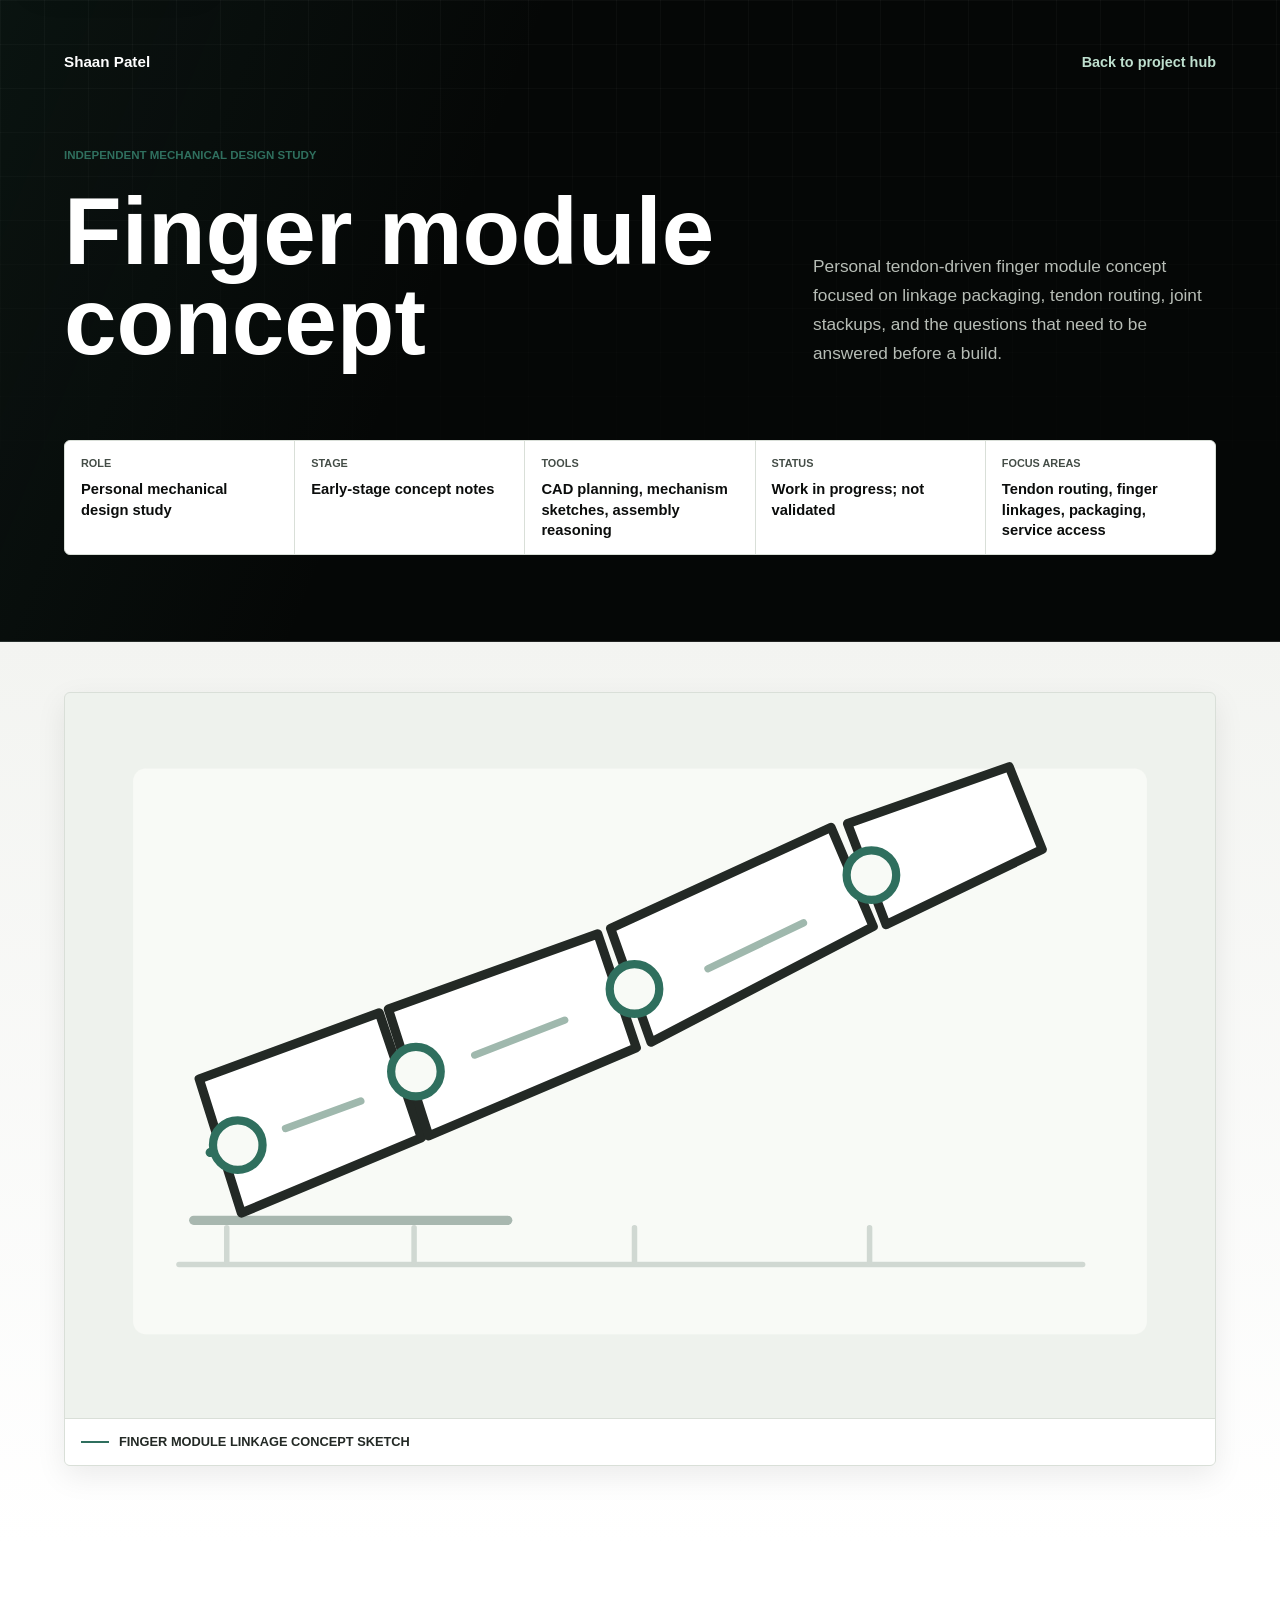
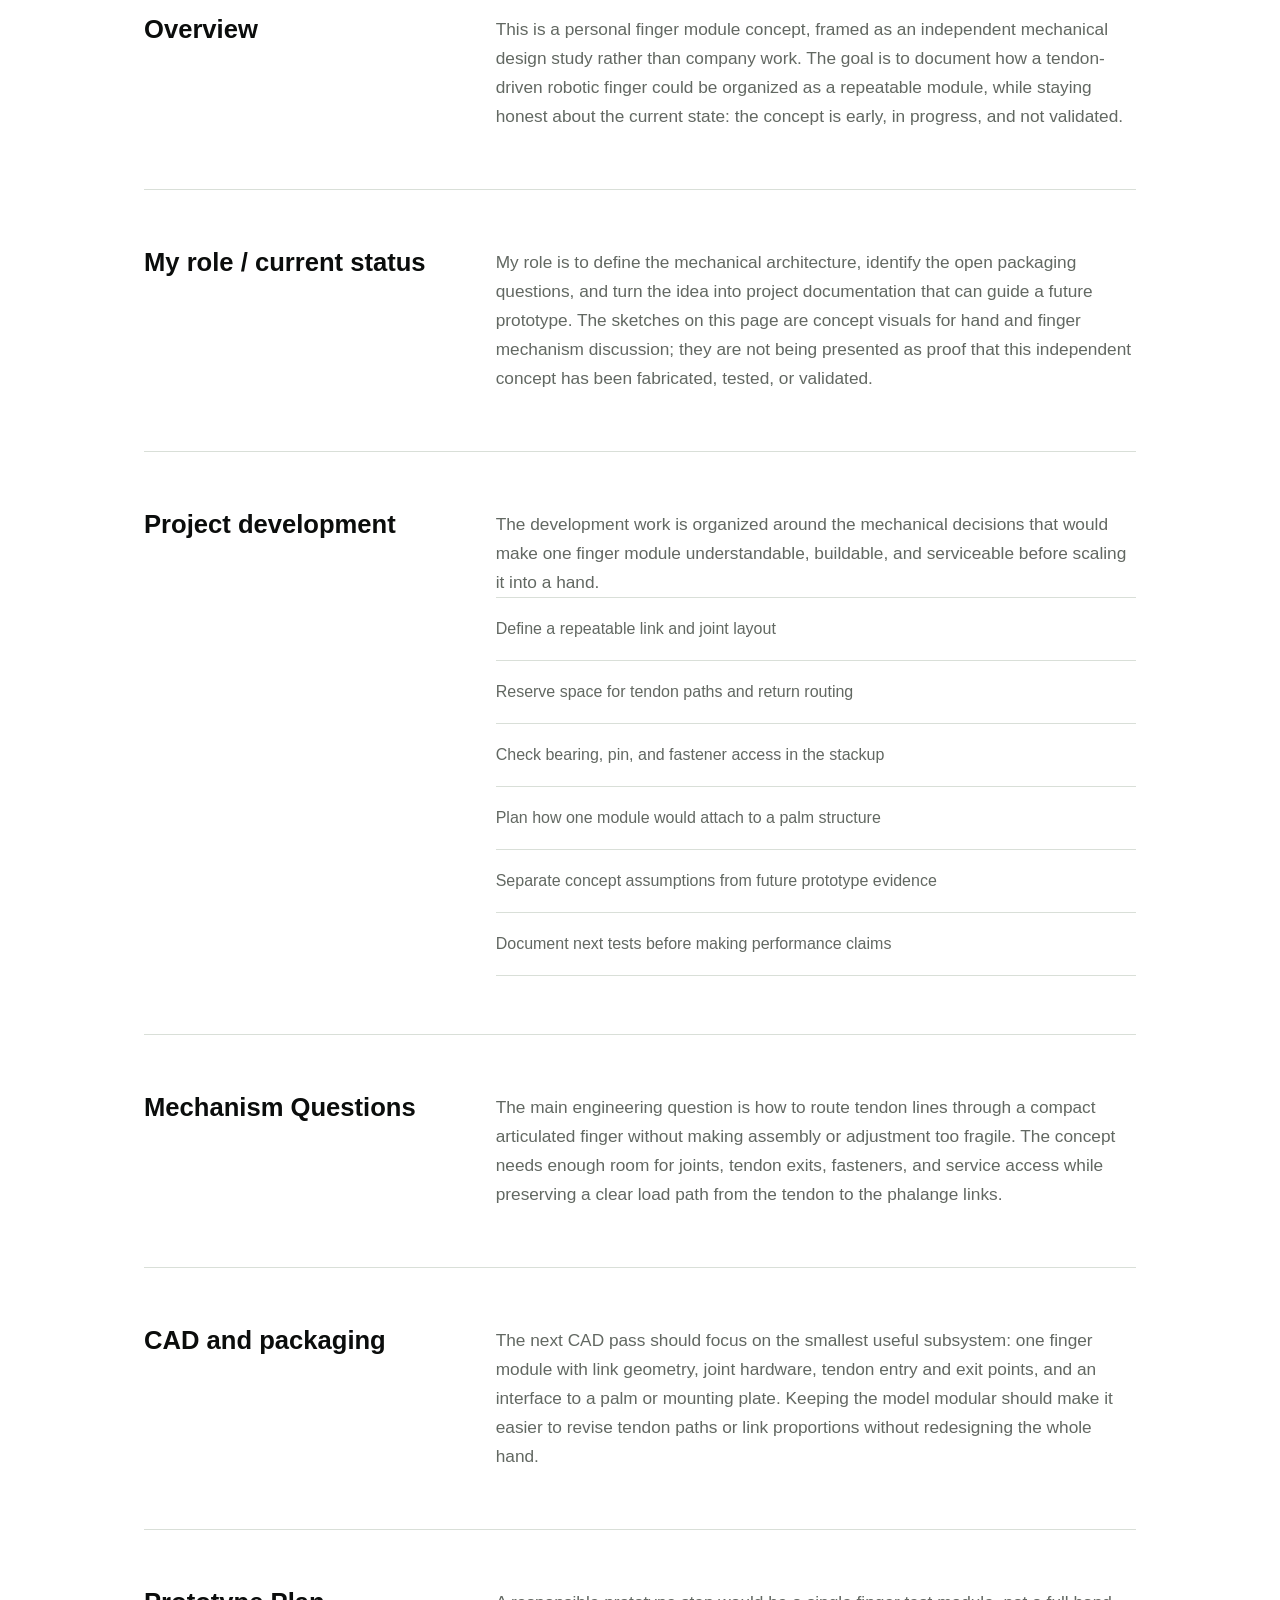
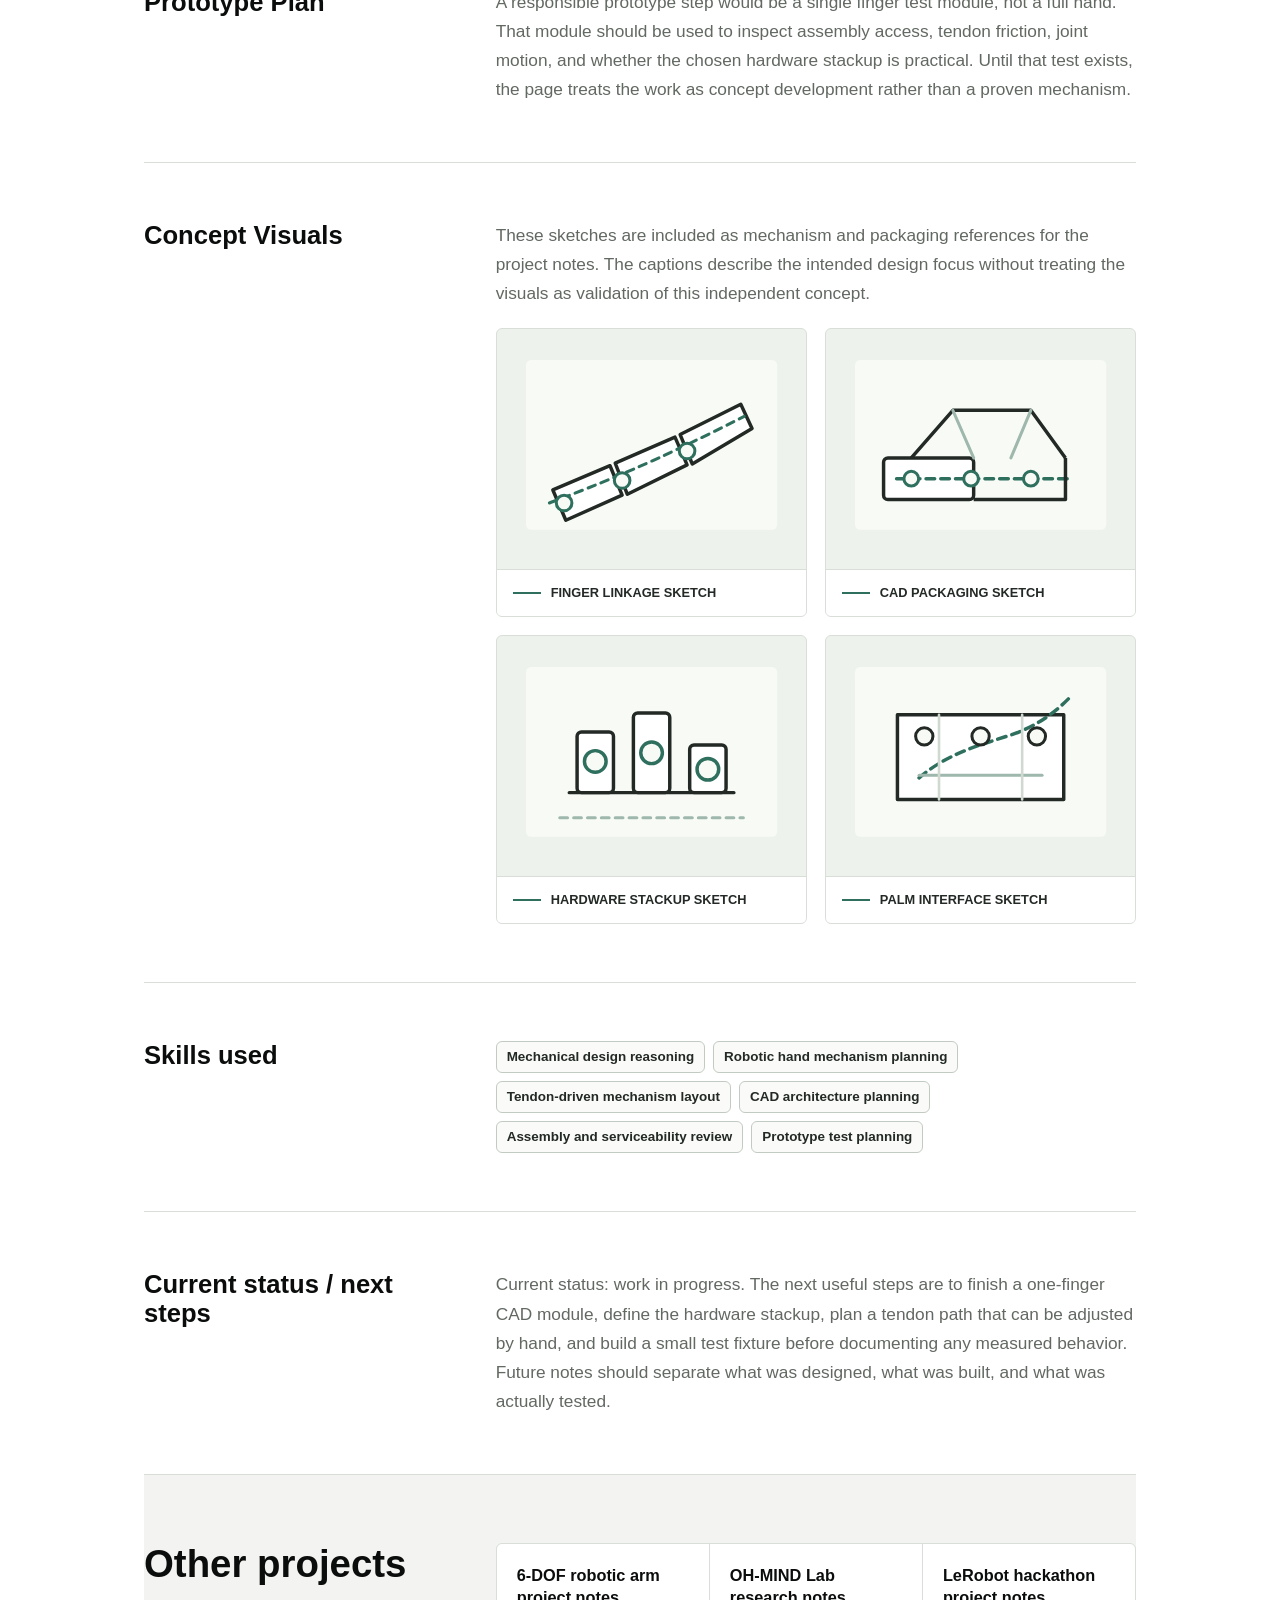
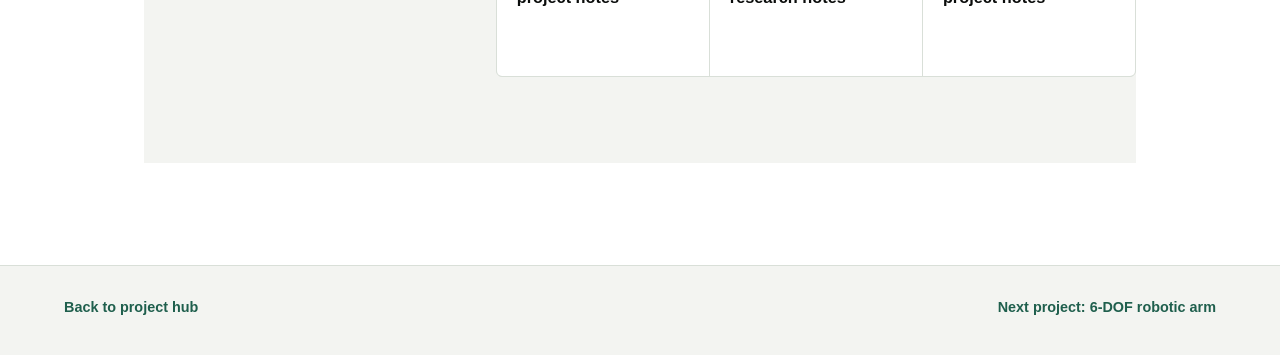
==== projects/finger-module-concept.html @ b0383a8a "clean up project page media and remove SF Motors references" ====
<!doctype html>
<html lang="en">
  <head>
    <meta charset="utf-8">
    <meta name="viewport" content="width=device-width, initial-scale=1">
    <title>Finger Module Concept | Shaan Patel</title>
    <meta
      name="description"
      content="Independent mechanical design study for a personal tendon-driven finger module concept, documented as early-stage project notes and work in progress."
    >
    <meta name="author" content="Shaan Patel">
    <meta property="og:title" content="Finger Module Concept">
    <meta
      property="og:description"
      content="Personal project notes for an early-stage tendon-driven finger module concept focused on mechanical packaging, CAD planning, and prototyping questions."
    >
    <meta property="og:type" content="article">
    <meta property="og:site_name" content="Shaan Patel Portfolio">
    <meta name="twitter:card" content="summary">
    <meta name="twitter:title" content="Finger Module Concept">
    <meta
      name="twitter:description"
      content="Independent mechanical design study for a personal tendon-driven finger module concept and future prototype plan."
    >
    <link rel="stylesheet" href="../styles.css?v=20260513-1">
  </head>
  <body class="project-notes-page case-page">
    <a class="skip-link" href="#project-content">Skip to project notes</a>
    <header class="case-header">
      <nav class="case-nav" aria-label="Project navigation">
        <a class="brand" href="../index.html" aria-label="Shaan Patel home">Shaan Patel</a>
        <a class="back-link" href="../index.html#projects">Back to project hub</a>
      </nav>

      <div class="case-title">
        <div>
          <p class="intro-label">Independent mechanical design study</p>
          <h1>Finger module concept</h1>
        </div>
        <p class="case-summary">
          Personal tendon-driven finger module concept focused on linkage
          packaging, tendon routing, joint stackups, and the questions that need
          to be answered before a build.
        </p>
      </div>

      <dl class="project-snapshot project-meta">
        <div>
          <dt>Role</dt>
          <dd>Personal mechanical design study</dd>
        </div>
        <div>
          <dt>Stage</dt>
          <dd>Early-stage concept notes</dd>
        </div>
        <div>
          <dt>Tools</dt>
          <dd>CAD planning, mechanism sketches, assembly reasoning</dd>
        </div>
        <div>
          <dt>Status</dt>
          <dd>Work in progress; not validated</dd>
        </div>
        <div>
          <dt>Focus Areas</dt>
          <dd>Tendon routing, finger linkages, packaging, service access</dd>
        </div>
      </dl>
    </header>

    <section class="case-hero" aria-label="Finger module concept sketch">
      <figure>
        <svg
          class="concept-sketch concept-sketch-hero"
          role="img"
          aria-labelledby="finger-module-hero-sketch-title"
          viewBox="0 0 1200 720"
          xmlns="http://www.w3.org/2000/svg"
        >
          <title id="finger-module-hero-sketch-title">Concept sketch of a tendon-driven finger module with linkage and routing notes</title>
          <rect x="48" y="52" width="1104" height="616" rx="14" fill="#f8faf6"></rect>
          <path d="M114 544 L456 544" stroke="#a8b7af" stroke-width="10" stroke-linecap="round"></path>
          <path d="M132 470 C304 398 468 350 622 286 C756 232 856 158 976 88" fill="none" stroke="#2f6f5e" stroke-width="10" stroke-linecap="round" stroke-dasharray="26 18"></path>
          <path d="M120 390 L316 318 L362 454 L166 536 Z" fill="#ffffff" stroke="#232925" stroke-width="10" stroke-linejoin="round"></path>
          <path d="M326 314 L554 232 L596 356 L370 452 Z" fill="#ffffff" stroke="#232925" stroke-width="10" stroke-linejoin="round"></path>
          <path d="M568 226 L808 116 L854 224 L612 350 Z" fill="#ffffff" stroke="#232925" stroke-width="10" stroke-linejoin="round"></path>
          <path d="M826 112 L1002 50 L1038 140 L868 222 Z" fill="#ffffff" stroke="#232925" stroke-width="10" stroke-linejoin="round"></path>
          <circle cx="162" cy="462" r="27" fill="#f8faf6" stroke="#2f6f5e" stroke-width="9"></circle>
          <circle cx="356" cy="382" r="27" fill="#f8faf6" stroke="#2f6f5e" stroke-width="9"></circle>
          <circle cx="594" cy="292" r="27" fill="#f8faf6" stroke="#2f6f5e" stroke-width="9"></circle>
          <circle cx="852" cy="168" r="27" fill="#f8faf6" stroke="#2f6f5e" stroke-width="9"></circle>
          <path d="M214 444 L296 414" stroke="#9fb8ad" stroke-width="8" stroke-linecap="round"></path>
          <path d="M420 364 L518 326" stroke="#9fb8ad" stroke-width="8" stroke-linecap="round"></path>
          <path d="M674 270 L778 220" stroke="#9fb8ad" stroke-width="8" stroke-linecap="round"></path>
          <path d="M98 592 L1082 592" stroke="#d0d8d2" stroke-width="6" stroke-linecap="round"></path>
          <path d="M150 590 L150 552 M354 590 L354 552 M594 590 L594 552 M850 590 L850 552" stroke="#d0d8d2" stroke-width="6" stroke-linecap="round"></path>
        </svg>
        <figcaption>Finger module linkage concept sketch</figcaption>
      </figure>
    </section>

    <main class="project-content case-content" id="project-content" tabindex="-1">
      <section class="case-section" aria-labelledby="overview-title">
        <h2 id="overview-title">Overview</h2>
        <p>
          This is a personal finger module concept, framed as an independent
          mechanical design study rather than company work. The goal is to
          document how a tendon-driven robotic finger could be organized as a
          repeatable module, while staying honest about the current state: the
          concept is early, in progress, and not validated.
        </p>
      </section>

      <section class="case-section" aria-labelledby="role-title">
        <h2 id="role-title">My role / current status</h2>
        <p>
          My role is to define the mechanical architecture, identify the open
          packaging questions, and turn the idea into project documentation that
          can guide a future prototype. The sketches on this page are concept
          visuals for hand and finger mechanism discussion; they are not being
          presented as proof that this independent concept has been fabricated,
          tested, or validated.
        </p>
      </section>

      <section class="case-section" aria-labelledby="development-title">
        <h2 id="development-title">Project development</h2>
        <div>
          <p>
            The development work is organized around the mechanical decisions
            that would make one finger module understandable, buildable, and
            serviceable before scaling it into a hand.
          </p>
          <ul class="development-list" aria-label="Finger module development focus">
            <li>Define a repeatable link and joint layout</li>
            <li>Reserve space for tendon paths and return routing</li>
            <li>Check bearing, pin, and fastener access in the stackup</li>
            <li>Plan how one module would attach to a palm structure</li>
            <li>Separate concept assumptions from future prototype evidence</li>
            <li>Document next tests before making performance claims</li>
          </ul>
        </div>
      </section>

      <section class="case-section" aria-labelledby="mechanism-title">
        <h2 id="mechanism-title">Mechanism Questions</h2>
        <p>
          The main engineering question is how to route tendon lines through a
          compact articulated finger without making assembly or adjustment too
          fragile. The concept needs enough room for joints, tendon exits,
          fasteners, and service access while preserving a clear load path from
          the tendon to the phalange links.
        </p>
      </section>

      <section class="case-section" aria-labelledby="cad-title">
        <h2 id="cad-title">CAD and packaging</h2>
        <p>
          The next CAD pass should focus on the smallest useful subsystem: one
          finger module with link geometry, joint hardware, tendon entry and
          exit points, and an interface to a palm or mounting plate. Keeping the
          model modular should make it easier to revise tendon paths or link
          proportions without redesigning the whole hand.
        </p>
      </section>

      <section class="case-section" aria-labelledby="prototype-title">
        <h2 id="prototype-title">Prototype Plan</h2>
        <p>
          A responsible prototype step would be a single finger test module,
          not a full hand. That module should be used to inspect assembly
          access, tendon friction, joint motion, and whether the chosen hardware
          stackup is practical. Until that test exists, the page treats the work
          as concept development rather than a proven mechanism.
        </p>
      </section>

      <section class="gallery-section" aria-labelledby="concept-visuals-title">
        <h2 id="concept-visuals-title">Concept Visuals</h2>
        <div class="gallery-copy">
          <p class="gallery-note">
            These sketches are included as mechanism and packaging references
            for the project notes. The captions describe the intended design
            focus without treating the visuals as validation of this
            independent concept.
          </p>
          <div class="gallery-grid">
            <figure class="gallery-item">
              <svg
                class="concept-sketch"
                role="img"
                aria-labelledby="linkage-sketch-title"
                viewBox="0 0 640 480"
                xmlns="http://www.w3.org/2000/svg"
              >
                <title id="linkage-sketch-title">Concept sketch of finger linkage spacing</title>
                <rect x="30" y="44" width="580" height="392" rx="12" fill="#f8faf6"></rect>
                <path d="M92 344 L224 288 L252 356 L122 414 Z" fill="#ffffff" stroke="#232925" stroke-width="8" stroke-linejoin="round"></path>
                <path d="M236 282 L374 222 L402 286 L264 354 Z" fill="#ffffff" stroke="#232925" stroke-width="8" stroke-linejoin="round"></path>
                <path d="M386 216 L526 146 L552 202 L414 284 Z" fill="#ffffff" stroke="#232925" stroke-width="8" stroke-linejoin="round"></path>
                <path d="M84 374 C206 328 326 280 534 174" fill="none" stroke="#2f6f5e" stroke-width="7" stroke-linecap="round" stroke-dasharray="18 14"></path>
                <circle cx="118" cy="374" r="18" fill="#f8faf6" stroke="#2f6f5e" stroke-width="7"></circle>
                <circle cx="252" cy="322" r="18" fill="#f8faf6" stroke="#2f6f5e" stroke-width="7"></circle>
                <circle cx="402" cy="254" r="18" fill="#f8faf6" stroke="#2f6f5e" stroke-width="7"></circle>
              </svg>
              <figcaption>Finger linkage sketch</figcaption>
            </figure>
            <figure class="gallery-item">
              <svg
                class="concept-sketch"
                role="img"
                aria-labelledby="packaging-sketch-title"
                viewBox="0 0 640 480"
                xmlns="http://www.w3.org/2000/svg"
              >
                <title id="packaging-sketch-title">Concept sketch of finger module CAD packaging envelope</title>
                <rect x="30" y="44" width="580" height="392" rx="12" fill="#f8faf6"></rect>
                <rect x="96" y="270" width="208" height="96" rx="10" fill="#ffffff" stroke="#232925" stroke-width="8"></rect>
                <path d="M160 270 L256 160 L436 160 L516 270" fill="none" stroke="#232925" stroke-width="8" stroke-linejoin="round"></path>
                <path d="M256 160 L304 270 M436 160 L390 270" stroke="#9fb8ad" stroke-width="7" stroke-linecap="round"></path>
                <path d="M126 318 H526" stroke="#2f6f5e" stroke-width="8" stroke-linecap="round" stroke-dasharray="20 14"></path>
                <circle cx="160" cy="318" r="17" fill="#f8faf6" stroke="#2f6f5e" stroke-width="7"></circle>
                <circle cx="298" cy="318" r="17" fill="#f8faf6" stroke="#2f6f5e" stroke-width="7"></circle>
                <circle cx="436" cy="318" r="17" fill="#f8faf6" stroke="#2f6f5e" stroke-width="7"></circle>
                <path d="M516 270 V366 H304" fill="none" stroke="#232925" stroke-width="8" stroke-linejoin="round"></path>
              </svg>
              <figcaption>CAD packaging sketch</figcaption>
            </figure>
            <figure class="gallery-item">
              <svg
                class="concept-sketch"
                role="img"
                aria-labelledby="hardware-sketch-title"
                viewBox="0 0 640 480"
                xmlns="http://www.w3.org/2000/svg"
              >
                <title id="hardware-sketch-title">Concept sketch of joint hardware stackup planning</title>
                <rect x="30" y="44" width="580" height="392" rx="12" fill="#f8faf6"></rect>
                <path d="M130 334 H510" stroke="#232925" stroke-width="8" stroke-linecap="round"></path>
                <rect x="148" y="194" width="84" height="140" rx="10" fill="#ffffff" stroke="#232925" stroke-width="8"></rect>
                <rect x="278" y="150" width="84" height="184" rx="10" fill="#ffffff" stroke="#232925" stroke-width="8"></rect>
                <rect x="408" y="224" width="84" height="110" rx="10" fill="#ffffff" stroke="#232925" stroke-width="8"></rect>
                <circle cx="190" cy="262" r="25" fill="#f8faf6" stroke="#2f6f5e" stroke-width="8"></circle>
                <circle cx="320" cy="242" r="25" fill="#f8faf6" stroke="#2f6f5e" stroke-width="8"></circle>
                <circle cx="450" cy="280" r="25" fill="#f8faf6" stroke="#2f6f5e" stroke-width="8"></circle>
                <path d="M108 392 H532" stroke="#9fb8ad" stroke-width="7" stroke-linecap="round" stroke-dasharray="18 14"></path>
              </svg>
              <figcaption>Hardware stackup sketch</figcaption>
            </figure>
            <figure class="gallery-item">
              <svg
                class="concept-sketch"
                role="img"
                aria-labelledby="palm-interface-sketch-title"
                viewBox="0 0 640 480"
                xmlns="http://www.w3.org/2000/svg"
              >
                <title id="palm-interface-sketch-title">Concept sketch of palm interface and tendon routing</title>
                <rect x="30" y="44" width="580" height="392" rx="12" fill="#f8faf6"></rect>
                <path d="M128 154 H512 V350 H128 Z" fill="#ffffff" stroke="#232925" stroke-width="8" stroke-linejoin="round"></path>
                <path d="M178 300 C240 246 312 226 386 202 C442 184 488 154 528 112" fill="none" stroke="#2f6f5e" stroke-width="8" stroke-linecap="round" stroke-dasharray="20 14"></path>
                <circle cx="190" cy="204" r="20" fill="#f8faf6" stroke="#232925" stroke-width="7"></circle>
                <circle cx="320" cy="204" r="20" fill="#f8faf6" stroke="#232925" stroke-width="7"></circle>
                <circle cx="450" cy="204" r="20" fill="#f8faf6" stroke="#232925" stroke-width="7"></circle>
                <path d="M178 294 H462" stroke="#9fb8ad" stroke-width="7" stroke-linecap="round"></path>
                <path d="M224 154 V350 M416 154 V350" stroke="#d0d8d2" stroke-width="6" stroke-linecap="round"></path>
              </svg>
              <figcaption>Palm interface sketch</figcaption>
            </figure>
          </div>
        </div>
      </section>

      <section class="case-section" aria-labelledby="skills-title">
        <h2 id="skills-title">Skills used</h2>
        <ul class="skills-list" aria-label="Skills used on the finger module concept">
          <li>Mechanical design reasoning</li>
          <li>Robotic hand mechanism planning</li>
          <li>Tendon-driven mechanism layout</li>
          <li>CAD architecture planning</li>
          <li>Assembly and serviceability review</li>
          <li>Prototype test planning</li>
        </ul>
      </section>

      <section class="case-section" aria-labelledby="next-title">
        <h2 id="next-title">Current status / next steps</h2>
        <p>
          Current status: work in progress. The next useful steps are to finish
          a one-finger CAD module, define the hardware stackup, plan a tendon
          path that can be adjusted by hand, and build a small test fixture
          before documenting any measured behavior. Future notes should separate
          what was designed, what was built, and what was actually tested.
        </p>
      </section>

      <section class="case-section other-projects" aria-labelledby="other-projects-title">
        <h2 id="other-projects-title">Other projects</h2>
        <div class="project-link-grid">
          <a class="footer-link" href="robotic-arm.html">6-DOF robotic arm project notes</a>
          <a class="footer-link" href="omni-lab.html">OH-MIND Lab research notes</a>
          <a class="footer-link" href="lerobot-hackathon.html">LeRobot hackathon project notes</a>
        </div>
      </section>
    </main>

    <footer class="case-footer">
      <a class="footer-link" href="../index.html#projects">Back to project hub</a>
      <a class="footer-link" href="robotic-arm.html">Next project: 6-DOF robotic arm</a>
    </footer>
  </body>
</html>
---- styles.css ----
:root {
  color-scheme: light;
  --bg: #f3f4f1;
  --bg-alt: #e8ece7;
  --paper: #ffffff;
  --paper-soft: #fafbf8;
  --ink: #0b0d0c;
  --ink-soft: #232925;
  --muted: #626862;
  --muted-strong: #444d47;
  --line: #d9dfd8;
  --line-strong: #c2cbc2;
  --dark: #050706;
  --dark-soft: #111511;
  --dark-panel: #151a16;
  --dark-muted: #b7bdb6;
  --accent: #2f6f5e;
  --accent-strong: #1f5f4d;
  --accent-soft: #dce9e2;
  --shadow: 0 18px 44px rgba(11, 13, 12, 0.12);
  --shadow-soft: 0 10px 30px rgba(11, 13, 12, 0.08);
  --sans: Inter, Roboto, Arial, Helvetica, sans-serif;
  --page: 1240px;
  --measure: 72ch;
  --radius: 6px;
}

* {
  box-sizing: border-box;
}

html {
  scroll-behavior: smooth;
}

body {
  margin: 0;
  color: var(--ink);
  background: var(--bg);
  font-family: var(--sans);
  line-height: 1.6;
  text-rendering: optimizeLegibility;
  -webkit-font-smoothing: antialiased;
}

a {
  color: inherit;
}

a:focus-visible {
  outline: 3px solid var(--accent);
  outline-offset: 4px;
}

[tabindex="-1"]:focus {
  outline: none;
}

#featured-project,
#featured-title,
#projects,
#case-content {
  scroll-margin-top: 84px;
}

#featured-title {
  scroll-margin-top: 148px;
}

img {
  display: block;
  max-width: 100%;
}

.skip-link {
  position: fixed;
  top: 12px;
  left: clamp(16px, 4vw, 32px);
  z-index: 100;
  transform: translateY(-160%);
  border: 2px solid var(--accent);
  border-radius: var(--radius);
  padding: 10px 14px;
  color: var(--ink);
  background: var(--paper);
  box-shadow: var(--shadow-soft);
  font-size: 0.9rem;
  font-weight: 780;
  text-decoration: none;
}

.skip-link:focus-visible {
  transform: translateY(0);
}

.site-header {
  position: sticky;
  top: 0;
  z-index: 30;
  display: flex;
  align-items: center;
  justify-content: space-between;
  gap: 24px;
  min-height: 62px;
  padding: 0 clamp(20px, 5vw, 72px);
  border-bottom: 1px solid rgba(255, 255, 255, 0.1);
  color: #fff;
  background: rgba(5, 7, 6, 0.95);
  box-shadow: 0 1px 0 rgba(255, 255, 255, 0.04) !important;
  backdrop-filter: blur(16px);
}

.brand,
.nav-links a,
footer a,
.project-card,
.back-link,
.footer-link {
  text-decoration: none;
}

.brand {
  font-size: 0.95rem;
  font-weight: 750;
}

.nav-links {
  display: flex;
  flex-wrap: wrap;
  justify-content: flex-end;
  gap: clamp(18px, 3vw, 34px);
}

.nav-links a {
  color: var(--dark-muted);
  font-size: 0.84rem;
  font-weight: 750;
}

.nav-links a:hover,
.nav-links a:focus-visible {
  color: #fff;
}

.intro {
  position: relative;
  display: grid;
  min-height: clamp(560px, 76vh, 760px);
  overflow: hidden;
  isolation: isolate;
}

.intro-dark {
  color: #fff;
  background:
    linear-gradient(112deg, rgba(47, 111, 94, 0.22), transparent 34%),
    linear-gradient(180deg, #050706 0%, #0c0f0d 100%);
}

.intro-dark::before,
.case-header::before {
  position: absolute;
  inset: 0;
  z-index: -1;
  content: "";
  background-image:
    linear-gradient(rgba(255, 255, 255, 0.035) 1px, transparent 1px),
    linear-gradient(90deg, rgba(255, 255, 255, 0.035) 1px, transparent 1px);
  background-size: 44px 44px;
  mask-image: linear-gradient(180deg, rgba(0, 0, 0, 0.9), transparent 86%);
  pointer-events: none;
}

.intro-dark::after {
  position: absolute;
  right: 0;
  bottom: 0;
  left: 0;
  height: 1px;
  content: "";
  background: linear-gradient(90deg, transparent, rgba(191, 224, 207, 0.45), transparent);
}

.intro-copy {
  position: relative;
  z-index: 1;
  align-self: end;
  width: min(100%, var(--page));
  margin: 0 auto;
  padding: clamp(82px, 12vw, 136px) clamp(22px, 5vw, 72px) clamp(88px, 10vw, 122px);
}

.intro-label,
.section-kicker {
  margin: 0;
  color: var(--accent);
  font-size: 0.72rem;
  font-weight: 850;
  letter-spacing: 0;
  text-transform: uppercase;
}

.intro-dark .intro-label {
  color: #9ec9b5;
}

.intro h1,
.case-title h1 {
  max-width: 980px;
  margin: 0;
  font-size: 6.6rem;
  font-weight: 680;
  letter-spacing: 0;
  line-height: 0.96;
}

.intro h1 {
  margin-top: 22px;
}

.section-heading h2,
.contact-section h2 {
  margin: 0;
  font-size: 3.55rem;
  font-weight: 680;
  letter-spacing: 0;
  line-height: 1;
}

.intro p:not(.intro-label) {
  max-width: 760px;
  margin: 28px 0 0;
  color: #d9ddd7;
  font-size: 1.28rem;
  line-height: 1.55;
}

.intro-cta {
  position: absolute;
  right: clamp(22px, 6vw, 72px);
  bottom: clamp(28px, 5vw, 58px);
  z-index: 1;
  display: inline-flex;
  align-items: center;
  gap: 14px;
  min-height: 48px;
  border: 1px solid rgba(255, 255, 255, 0.32);
  border-radius: var(--radius);
  padding: 0 18px;
  color: #fff;
  background: rgba(255, 255, 255, 0.08);
  font-size: 0.9rem;
  font-weight: 780;
  text-decoration: none;
  transition: background 160ms ease, border-color 160ms ease, transform 160ms ease;
}

.intro-cta:hover,
.intro-cta:focus-visible {
  border-color: rgba(191, 224, 207, 0.68);
  background: rgba(255, 255, 255, 0.14);
  transform: translateY(-1px);
}

.home-page .intro {
  min-height: 620px;
}

.project-hub,
.featured-project,
.mini-project-notes,
.contact-section,
footer,
.case-header,
.case-hero,
.case-content,
.project-content,
.case-footer,
.other-projects {
  padding-inline: clamp(20px, 5vw, 72px);
}

.featured-project {
  padding-top: 76px;
  padding-bottom: 78px;
  border-bottom: 1px solid var(--line);
  background: var(--paper);
}

.featured-project-inner {
  display: grid;
  grid-template-columns: minmax(0, 0.95fr) minmax(320px, 0.8fr);
  gap: clamp(30px, 6vw, 78px);
  align-items: center;
  width: min(100%, var(--page));
  margin: 0 auto;
}

.featured-project-copy h2,
.mini-case-heading h2 {
  margin: 14px 0 0;
  font-size: 3.55rem;
  font-weight: 680;
  letter-spacing: 0;
  line-height: 1;
}

.featured-summary {
  max-width: 720px;
  margin: 24px 0 0;
  color: var(--muted);
  font-size: 1.12rem;
  line-height: 1.68;
}

.focus-list {
  display: grid;
  grid-template-columns: repeat(2, minmax(0, 1fr));
  gap: 0 26px;
  max-width: 720px;
  margin: 30px 0 0;
  padding: 0;
  list-style: none;
  border-top: 1px solid var(--line);
}

.focus-list li {
  min-width: 0;
  border-bottom: 1px solid var(--line);
  padding: 11px 0;
  color: var(--ink-soft);
  font-size: 0.96rem;
  font-weight: 720;
  line-height: 1.35;
}

.button-link {
  display: inline-flex;
  align-items: center;
  gap: 12px;
  min-height: 50px;
  margin-top: 34px;
  border: 1px solid var(--dark);
  border-radius: var(--radius);
  padding: 0 18px;
  color: #fff;
  background: var(--dark);
  font-size: 0.92rem;
  font-weight: 780;
  text-decoration: none;
  transition: background 160ms ease, border-color 160ms ease, transform 160ms ease;
}

.button-link:hover,
.button-link:focus-visible {
  border-color: var(--accent-strong);
  background: var(--accent-strong);
  transform: translateY(-1px);
}

.featured-project-figure {
  min-width: 0;
  margin: 0;
  overflow: hidden;
  border: 1px solid var(--line);
  border-radius: var(--radius);
  background: #eef2ed;
  box-shadow: var(--shadow-soft);
}

.featured-project-figure img {
  width: 100%;
  aspect-ratio: 4 / 3;
  padding: 22px;
  object-fit: contain;
}

.featured-project-figure figcaption {
  border-top: 1px solid var(--line);
  padding: 13px 16px;
  color: var(--muted-strong);
  background: var(--paper-soft);
  font-size: 0.78rem;
  font-weight: 800;
  letter-spacing: 0;
  text-transform: uppercase;
}

.mini-project-notes {
  padding-top: 72px;
  padding-bottom: 88px;
  background: var(--bg-alt);
}

.mini-case-inner {
  width: min(100%, var(--page));
  margin: 0 auto;
}

.mini-case-heading {
  max-width: 840px;
}

.mini-case-heading p:not(.section-kicker) {
  max-width: 760px;
  margin: 22px 0 0;
  color: var(--muted);
  font-size: 1.08rem;
  line-height: 1.68;
}

.mini-case-grid {
  display: grid;
  grid-template-columns: repeat(4, minmax(0, 1fr));
  gap: 1px;
  margin-top: 34px;
  border: 1px solid var(--line);
  background: var(--line);
}

.mini-case-item {
  min-width: 0;
  min-height: 282px;
  padding: 24px;
  background: var(--paper);
}

.mini-case-item h3 {
  margin: 0;
  color: var(--ink);
  font-size: 1.08rem;
  font-weight: 760;
  letter-spacing: 0;
  line-height: 1.18;
}

.mini-case-item p {
  margin: 16px 0 0;
  color: var(--muted);
  font-size: 0.96rem;
  line-height: 1.62;
}

.project-hub {
  padding-top: clamp(62px, 8vw, 104px);
  padding-bottom: clamp(72px, 10vw, 128px);
  background:
    linear-gradient(180deg, var(--bg) 0%, var(--paper-soft) 100%);
}

.section-heading {
  display: grid;
  grid-template-columns: minmax(160px, 0.3fr) minmax(0, 0.7fr);
  grid-template-areas:
    "kicker title"
    ". copy";
  row-gap: 20px;
  column-gap: clamp(28px, 7vw, 96px);
  align-items: start;
  width: min(100%, var(--page));
  margin: 0 auto;
}

.section-heading .section-kicker {
  grid-area: kicker;
  padding-top: 0.42rem;
}

.section-heading h2 {
  grid-area: title;
}

.section-heading p:not(.section-kicker) {
  grid-area: copy;
  max-width: 760px;
  margin: 0;
}

.section-heading p:not(.section-kicker),
.contact-section p,
.case-summary,
.case-section p,
.project-content p,
.gallery-note {
  color: var(--muted);
  font-size: 1.08rem;
  line-height: 1.68;
}

.project-card-grid {
  display: grid;
  grid-template-columns: repeat(3, minmax(0, 1fr));
  gap: clamp(18px, 3vw, 28px);
  width: min(100%, var(--page));
  margin: clamp(38px, 6vw, 72px) auto 0;
}

.project-card {
  display: grid;
  grid-template-rows: auto 1fr;
  min-height: 0;
  overflow: hidden;
  border: 1px solid var(--line);
  border-radius: var(--radius);
  color: var(--ink);
  background: var(--paper);
  box-shadow: 0 1px 0 rgba(11, 13, 12, 0.04);
  transition: transform 180ms ease, box-shadow 180ms ease, border-color 180ms ease;
}

.project-card:hover,
.project-card:focus-visible {
  border-color: rgba(47, 111, 94, 0.52);
  box-shadow: var(--shadow);
  transform: translateY(-3px);
}

.project-card figure {
  min-width: 0;
  min-height: 0;
  margin: 0;
  background:
    linear-gradient(135deg, rgba(47, 111, 94, 0.08), transparent 52%),
    #eef2ed;
}

.project-card figure {
  aspect-ratio: 4 / 3;
}

.project-card img {
  width: 100%;
  height: 100%;
  object-fit: cover;
}

.project-card .concept-sketch {
  width: 100%;
  height: 100%;
  padding: 18px;
}

.project-card-copy {
  display: grid;
  gap: 14px;
  align-content: start;
  min-height: 0;
  padding: clamp(22px, 3vw, 30px);
  min-height: 250px;
}

.project-index {
  color: var(--accent-strong);
  font-size: 0.78rem;
  font-weight: 850;
  letter-spacing: 0;
}

.project-card h3 {
  max-width: 620px;
  margin: 0;
  font-size: 1.65rem;
  font-weight: 680;
  letter-spacing: 0;
  line-height: 1.08;
}

.project-card p {
  max-width: 560px;
  margin: 0;
  color: var(--muted);
  font-size: 1rem;
  line-height: 1.6;
}

.project-card-link,
.footer-link,
.back-link {
  color: var(--accent-strong);
  font-size: 0.9rem;
  font-weight: 780;
}

.project-card-link {
  align-self: end;
  margin-top: auto;
}

.contact-section {
  padding-top: clamp(64px, 8vw, 102px);
  padding-bottom: clamp(64px, 8vw, 102px);
  border-top: 1px solid var(--line);
  background: var(--paper);
}

.contact-grid {
  display: grid;
  grid-template-columns: minmax(280px, 0.72fr) minmax(260px, 0.42fr);
  gap: clamp(28px, 7vw, 92px);
  align-items: start;
  width: min(100%, var(--page));
  margin: 0 auto;
}

.contact-section h2 {
  max-width: 900px;
  font-size: 3rem;
}

.contact-section p {
  max-width: 660px;
  margin: 22px 0 0;
}

.contact-links {
  display: grid;
  gap: 1px;
  overflow: hidden;
  border: 1px solid var(--line);
  border-radius: var(--radius);
  background: var(--line);
}

.contact-links a {
  display: flex;
  align-items: center;
  justify-content: space-between;
  gap: 20px;
  min-height: 78px;
  padding: 0 clamp(18px, 3vw, 30px);
  color: var(--ink);
  background: var(--paper);
  font-size: 1.18rem;
  font-weight: 680;
  text-decoration: none;
  transition: color 160ms ease, background 160ms ease;
}

.contact-links a:hover,
.contact-links a:focus-visible {
  color: #fff;
  background: var(--dark);
}

footer {
  display: flex;
  justify-content: space-between;
  gap: 24px;
  padding-top: 32px;
  padding-bottom: 36px;
  border-top: 1px solid var(--line);
  color: var(--muted);
  background: var(--paper-soft);
}

footer p {
  margin: 0;
}

.case-page,
.project-notes-page {
  background: var(--paper);
}

.case-header {
  position: relative;
  display: grid;
  gap: clamp(34px, 6vw, 72px);
  padding-top: clamp(24px, 5vw, 50px);
  padding-bottom: clamp(42px, 7vw, 86px);
  border-bottom: 1px solid rgba(255, 255, 255, 0.12);
  color: #fff;
  background:
    linear-gradient(112deg, rgba(47, 111, 94, 0.12), transparent 36%),
    var(--dark);
  isolation: isolate;
}

.case-header > * {
  position: relative;
  z-index: 1;
}

.case-nav,
.case-title,
.project-meta {
  width: min(100%, var(--page));
  margin-right: auto;
  margin-left: auto;
}

.case-nav {
  display: flex;
  align-items: center;
  justify-content: space-between;
  gap: 24px;
}

.case-nav .brand {
  color: #fff;
}

.back-link {
  color: #bfe0cf;
}

.case-title {
  display: grid;
  grid-template-columns: minmax(280px, 0.72fr) minmax(280px, 0.44fr);
  gap: clamp(28px, 7vw, 96px);
  align-items: end;
}

.case-title h1 {
  margin-top: 22px;
  font-size: 5.9rem;
}

.case-summary {
  max-width: 620px;
  margin: 0;
  color: var(--dark-muted);
}

.project-meta {
  display: grid;
  grid-template-columns: repeat(5, minmax(0, 1fr));
  gap: 1px;
  margin-top: -4px;
  border: 1px solid rgba(255, 255, 255, 0.16);
  background: rgba(255, 255, 255, 0.16);
}

.project-meta div {
  min-width: 0;
  padding: 15px 16px;
  background: rgba(17, 21, 17, 0.96);
}

.project-meta dt {
  margin: 0 0 7px;
  color: var(--dark-muted);
  font-size: 0.68rem;
  font-weight: 850;
  letter-spacing: 0;
  text-transform: uppercase;
}

.project-meta dd {
  margin: 0;
  color: #fff;
  font-size: 0.88rem;
  font-weight: 650;
  line-height: 1.38;
}

.case-hero {
  padding-top: clamp(26px, 4vw, 50px);
  padding-bottom: clamp(38px, 6vw, 78px);
  background:
    linear-gradient(180deg, var(--bg) 0%, var(--paper) 100%);
}

.case-hero figure {
  max-width: min(100%, calc(var(--page) + 96px));
  margin: 0 auto;
  overflow: hidden;
  border: 1px solid var(--line);
  border-radius: var(--radius);
  background: #eef2ed;
  box-shadow: var(--shadow-soft);
}

.case-hero img {
  width: 100%;
  height: clamp(320px, 56vw, 760px);
  max-height: none;
  padding: clamp(12px, 2vw, 24px);
  object-fit: contain;
}

.case-hero .concept-sketch {
  width: 100%;
  height: clamp(320px, 56vw, 760px);
  padding: clamp(12px, 2vw, 24px);
}

.case-hero figcaption,
.gallery-item figcaption {
  display: flex;
  align-items: center;
  gap: 10px;
  border-top: 1px solid var(--line);
  padding: 13px 16px;
  color: var(--ink-soft);
  background: var(--paper);
  font-size: 0.8rem;
  font-weight: 800;
  letter-spacing: 0;
  text-transform: uppercase;
}

.case-hero figcaption::before,
.gallery-item figcaption::before {
  display: block;
  flex: 0 0 28px;
  width: 28px;
  height: 2px;
  content: "";
  background: var(--accent);
}

.case-content,
.project-content {
  display: grid;
  gap: 0;
  max-width: 1120px;
  margin: 0 auto;
  padding-top: clamp(36px, 6vw, 72px);
  padding-bottom: clamp(56px, 8vw, 104px);
  background: transparent;
}

.case-section,
.gallery-section,
.project-content > section:not(.project-snapshot):not(.other-projects) {
  display: grid;
  grid-template-columns: minmax(190px, 0.31fr) minmax(0, 0.69fr);
  gap: clamp(24px, 5vw, 76px);
  padding: clamp(34px, 5vw, 58px) 0;
  border-top: 1px solid var(--line);
  background: transparent;
}

.case-section:first-child,
.project-content > section:first-child:not(.project-snapshot):not(.other-projects) {
  border-top: 0;
  padding-top: 0;
}

.case-section h2,
.gallery-section h2,
.project-content > section:not(.project-snapshot):not(.other-projects) > h2 {
  margin: 0;
  color: var(--ink);
  font-size: 1.6rem;
  font-weight: 720;
  letter-spacing: 0;
  line-height: 1.12;
}

.case-section p {
  max-width: var(--measure);
  margin: 0;
}

.case-section p + p,
.project-content p + p {
  margin-top: 1rem;
}

.project-snapshot {
  margin: 0 0 clamp(30px, 5vw, 52px);
}

section.project-snapshot {
  display: grid;
  gap: 18px;
  padding: clamp(18px, 3vw, 28px);
  border: 1px solid var(--line);
  border-radius: var(--radius);
  background: var(--paper-soft);
}

section.project-snapshot > h2 {
  margin: 0;
  color: var(--ink);
  font-size: 1.25rem;
  font-weight: 760;
  letter-spacing: 0;
  line-height: 1.2;
}

dl.project-snapshot,
.project-snapshot dl,
.project-snapshot-grid {
  display: grid;
  grid-template-columns: repeat(auto-fit, minmax(155px, 1fr));
  gap: 1px;
  margin: 0;
  overflow: hidden;
  border: 1px solid var(--line);
  border-radius: var(--radius);
  padding: 0;
  background: var(--line);
}

dl.project-snapshot > div,
.project-snapshot dl > div,
.project-snapshot-grid > * {
  min-width: 0;
  padding: 14px 16px;
  background: var(--paper);
}

.project-snapshot dt {
  margin: 0 0 7px;
  color: var(--muted-strong);
  font-size: 0.68rem;
  font-weight: 850;
  letter-spacing: 0;
  text-transform: uppercase;
}

.project-snapshot dd {
  margin: 0;
  color: var(--ink);
  font-size: 0.92rem;
  font-weight: 680;
  line-height: 1.38;
}

.development-list {
  display: grid;
  gap: 0;
  max-width: var(--measure);
  margin: 0;
  border-top: 1px solid var(--line);
  padding: 0;
  list-style: none;
}

.development-list li {
  padding: 18px 0;
  border-bottom: 1px solid var(--line);
  color: var(--muted);
  font-size: 1rem;
  line-height: 1.62;
}

.development-list strong {
  display: block;
  margin-bottom: 4px;
  color: var(--ink);
  font-weight: 760;
}

.skills-list {
  display: flex;
  flex-wrap: wrap;
  gap: 8px;
  max-width: var(--measure);
  margin: 0;
  padding: 0;
  list-style: none;
}

.skills-list li {
  border: 1px solid var(--line-strong);
  border-radius: var(--radius);
  padding: 7px 10px;
  color: var(--ink-soft);
  background: var(--paper-soft);
  font-size: 0.84rem;
  font-weight: 760;
  line-height: 1.2;
}

.placeholder-note {
  color: #4b5751;
  background: var(--accent-soft);
}

.gallery-copy {
  display: grid;
  gap: 20px;
}

.gallery-note {
  max-width: var(--measure);
  margin: 0;
}

.gallery-grid {
  display: grid;
  grid-template-columns: repeat(2, minmax(0, 1fr));
  gap: 18px;
}

.gallery-item {
  min-width: 0;
  margin: 0;
  overflow: hidden;
  border: 1px solid var(--line);
  border-radius: var(--radius);
  background: #eef2ed;
}

.gallery-item img {
  width: 100%;
  aspect-ratio: 4 / 3;
  padding: 12px;
  object-fit: contain;
}

.gallery-item .concept-sketch {
  width: 100%;
  aspect-ratio: 4 / 3;
  padding: 12px;
}

.gallery-item figcaption {
  background: var(--paper);
}

.case-footer {
  display: flex;
  justify-content: space-between;
  gap: 18px;
  padding-top: 30px;
  padding-bottom: 36px;
  border-top: 1px solid var(--line);
  background: var(--bg);
}

.other-projects {
  padding-top: clamp(40px, 6vw, 68px);
  padding-bottom: clamp(52px, 7vw, 86px);
  border-top: 1px solid var(--line);
  background: var(--bg);
}

.project-content .other-projects {
  padding-inline: 0;
}

.other-projects > h2,
.other-projects > p,
.other-projects > .project-link-grid {
  width: min(100%, var(--page));
  margin-right: auto;
  margin-left: auto;
}

.other-projects h2 {
  margin-top: 0;
  margin-bottom: 12px;
  color: var(--ink);
  font-size: clamp(1.75rem, 3vw, 2.45rem);
  font-weight: 680;
  letter-spacing: 0;
  line-height: 1.08;
}

.other-projects p {
  max-width: 680px;
  margin-top: 0;
  margin-bottom: 24px;
}

.project-link-grid {
  display: grid;
  grid-template-columns: repeat(3, minmax(0, 1fr));
  gap: 1px;
  overflow: hidden;
  border: 1px solid var(--line);
  border-radius: var(--radius);
  background: var(--line);
}

.project-link-grid a {
  display: grid;
  align-content: space-between;
  gap: 18px;
  min-height: 132px;
  padding: 20px;
  color: var(--ink);
  background: var(--paper);
  font-size: 1.02rem;
  font-weight: 720;
  line-height: 1.35;
  text-decoration: none;
  transition: color 160ms ease, background 160ms ease;
}

.project-link-grid a:hover,
.project-link-grid a:focus-visible {
  color: #fff;
  background: var(--dark);
}

.project-link-grid small,
.project-link-grid span {
  color: var(--muted);
  font-size: 0.78rem;
  font-weight: 780;
  letter-spacing: 0;
  text-transform: uppercase;
}

.project-link-grid a:hover small,
.project-link-grid a:focus-visible small,
.project-link-grid a:hover span,
.project-link-grid a:focus-visible span {
  color: var(--dark-muted);
}

@media (max-width: 1180px) {
  .intro h1 {
    font-size: 5.6rem;
  }

  .case-title h1 {
    font-size: 5rem;
  }

  .featured-project-inner {
    grid-template-columns: 1fr;
  }

  .featured-project-figure {
    max-width: 780px;
  }

  .mini-case-grid {
    grid-template-columns: repeat(2, minmax(0, 1fr));
  }

  .project-card-grid {
    grid-template-columns: repeat(2, minmax(0, 1fr));
  }

  .project-meta {
    grid-template-columns: repeat(3, minmax(0, 1fr));
  }
}

@media (max-width: 980px) {
  .section-heading,
  .contact-grid,
  .case-title,
  .case-section,
  .gallery-section,
  .project-content > section:not(.project-snapshot):not(.other-projects) {
    grid-template-columns: 1fr;
  }

  .section-heading {
    grid-template-areas:
      "kicker"
      "title"
      "copy";
  }

  .section-heading .section-kicker {
    padding-top: 0;
  }

  .intro h1,
  .case-title h1 {
    font-size: 4.5rem;
  }

  .section-heading h2 {
    font-size: 3rem;
  }

  .featured-project-copy h2,
  .mini-case-heading h2 {
    font-size: 3rem;
  }

  .case-summary {
    max-width: var(--measure);
  }

  .case-section,
  .gallery-section,
  .project-content > section:not(.project-snapshot):not(.other-projects) {
    gap: 16px;
  }
}

@media (max-width: 760px) {
  .site-header {
    min-height: 58px;
    padding-top: 14px;
    padding-bottom: 14px;
  }

  .nav-links {
    gap: 16px;
  }

  .intro {
    min-height: 620px;
  }

  .home-page .intro {
    min-height: 560px;
  }

  .intro-copy {
    padding-top: 86px;
    padding-bottom: 116px;
  }

  .intro h1,
  .case-title h1 {
    font-size: 3.55rem;
    line-height: 1;
  }

  .intro p:not(.intro-label) {
    font-size: 1.06rem;
  }

  .intro-cta {
    right: auto;
    left: 22px;
  }

  .section-heading h2,
  .contact-section h2,
  .featured-project-copy h2,
  .mini-case-heading h2 {
    font-size: 2.35rem;
  }

  .featured-project {
    padding-top: 54px;
    padding-bottom: 58px;
  }

  .mini-project-notes {
    padding-top: 54px;
    padding-bottom: 64px;
  }

  .focus-list,
  .mini-case-grid,
  .project-card-grid {
    grid-template-columns: 1fr;
  }

  .project-card h3 {
    font-size: 1.55rem;
    line-height: 1.1;
  }

  .project-card-copy {
    min-height: 0;
  }

  .project-meta,
  .gallery-grid,
  .project-link-grid,
  dl.project-snapshot,
  .project-snapshot dl,
  .project-snapshot-grid {
    grid-template-columns: 1fr;
  }

  .case-header {
    gap: 28px;
  }

  .case-nav,
  footer,
  .case-footer {
    align-items: flex-start;
    flex-direction: column;
  }

  .case-section,
  .gallery-section {
    padding: 32px 0;
  }

  .case-hero img,
  .case-hero .concept-sketch,
  .gallery-item img,
  .gallery-item .concept-sketch {
    padding: 10px;
  }

  .case-hero img,
  .case-hero .concept-sketch {
    height: clamp(250px, 70vw, 430px);
  }
}

@media (max-width: 420px) {
  .brand {
    font-size: 0.9rem;
  }

  .nav-links a,
  .back-link {
    font-size: 0.8rem;
  }

  .intro h1,
  .case-title h1 {
    font-size: 3rem;
  }

  .project-card-copy {
    padding: 20px;
  }

  .project-meta div {
    padding: 16px;
  }

  dl.project-snapshot > div,
  .project-snapshot dl > div,
  .project-snapshot-grid > * {
    padding: 14px;
  }
}

@media (prefers-reduced-motion: reduce) {
  *,
  *::before,
  *::after {
    scroll-behavior: auto !important;
    transition-duration: 0.01ms !important;
    animation-duration: 0.01ms !important;
    animation-iteration-count: 1 !important;
  }
}
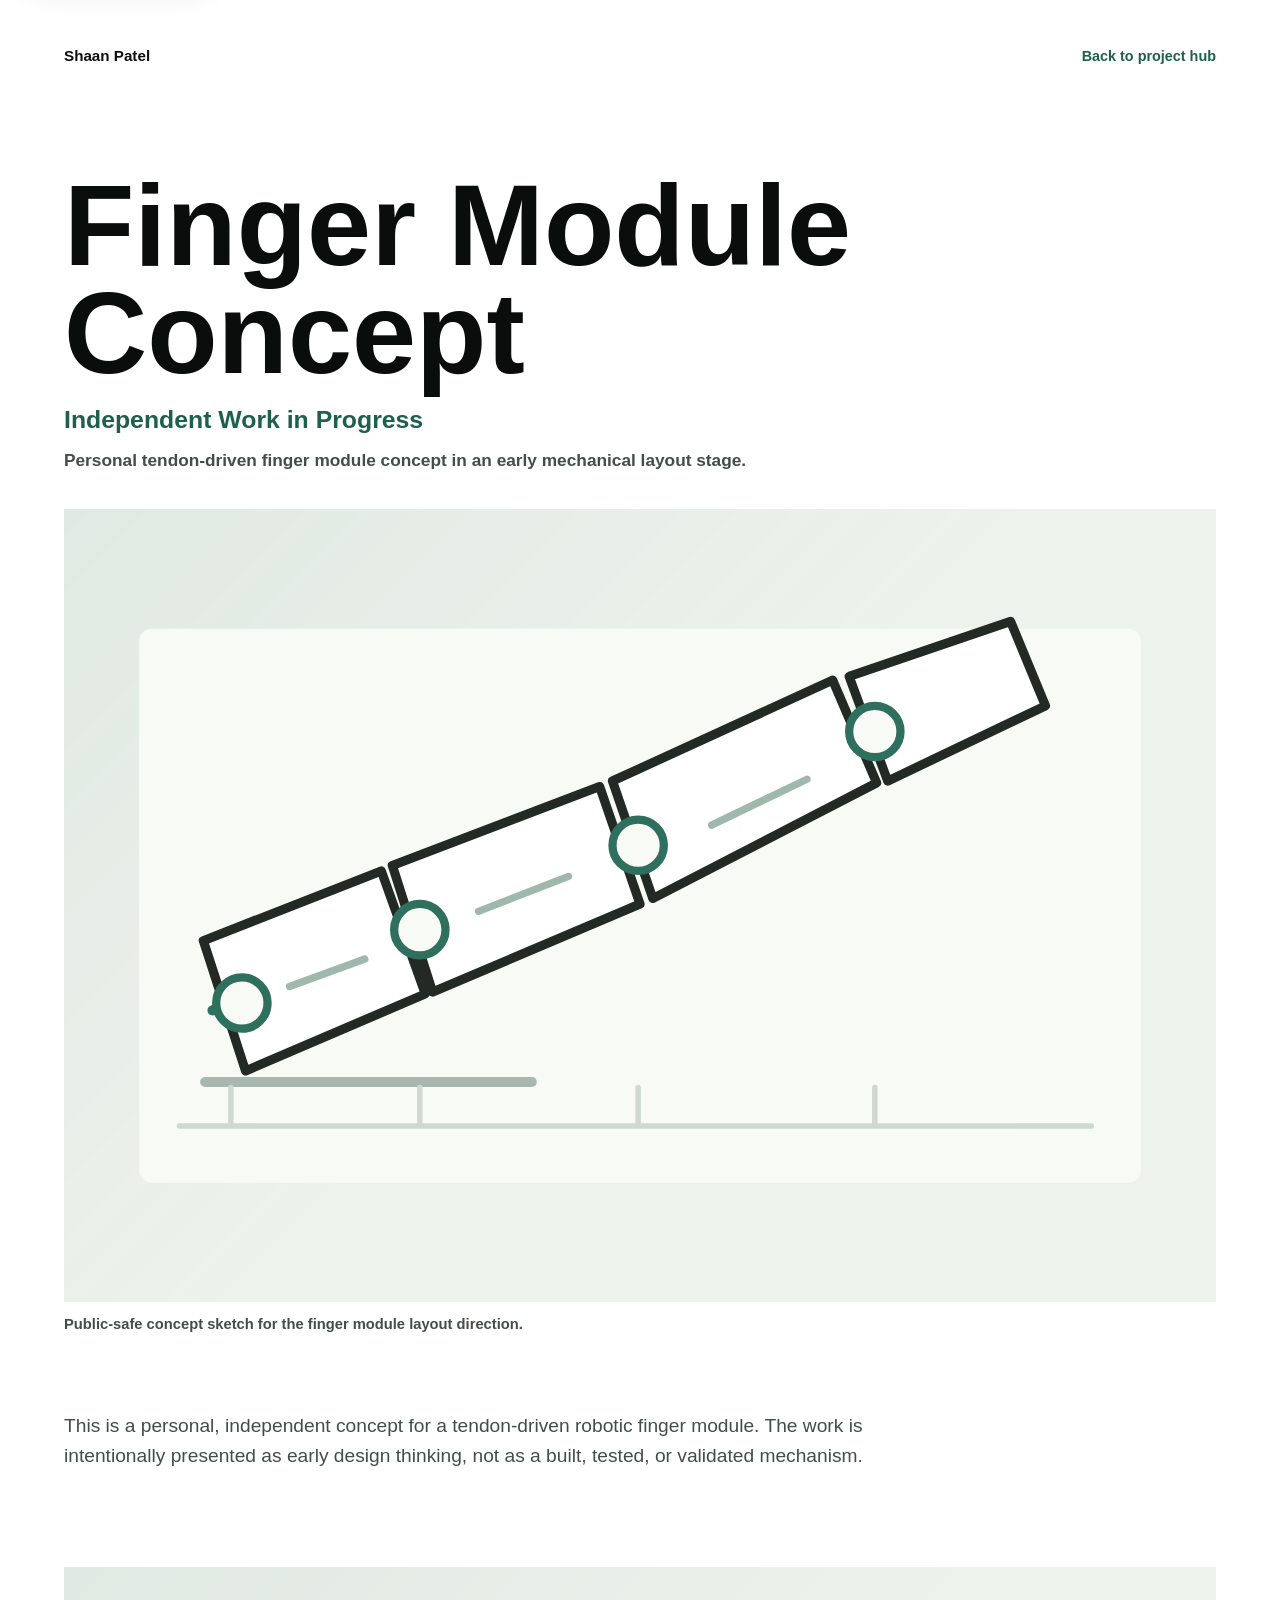
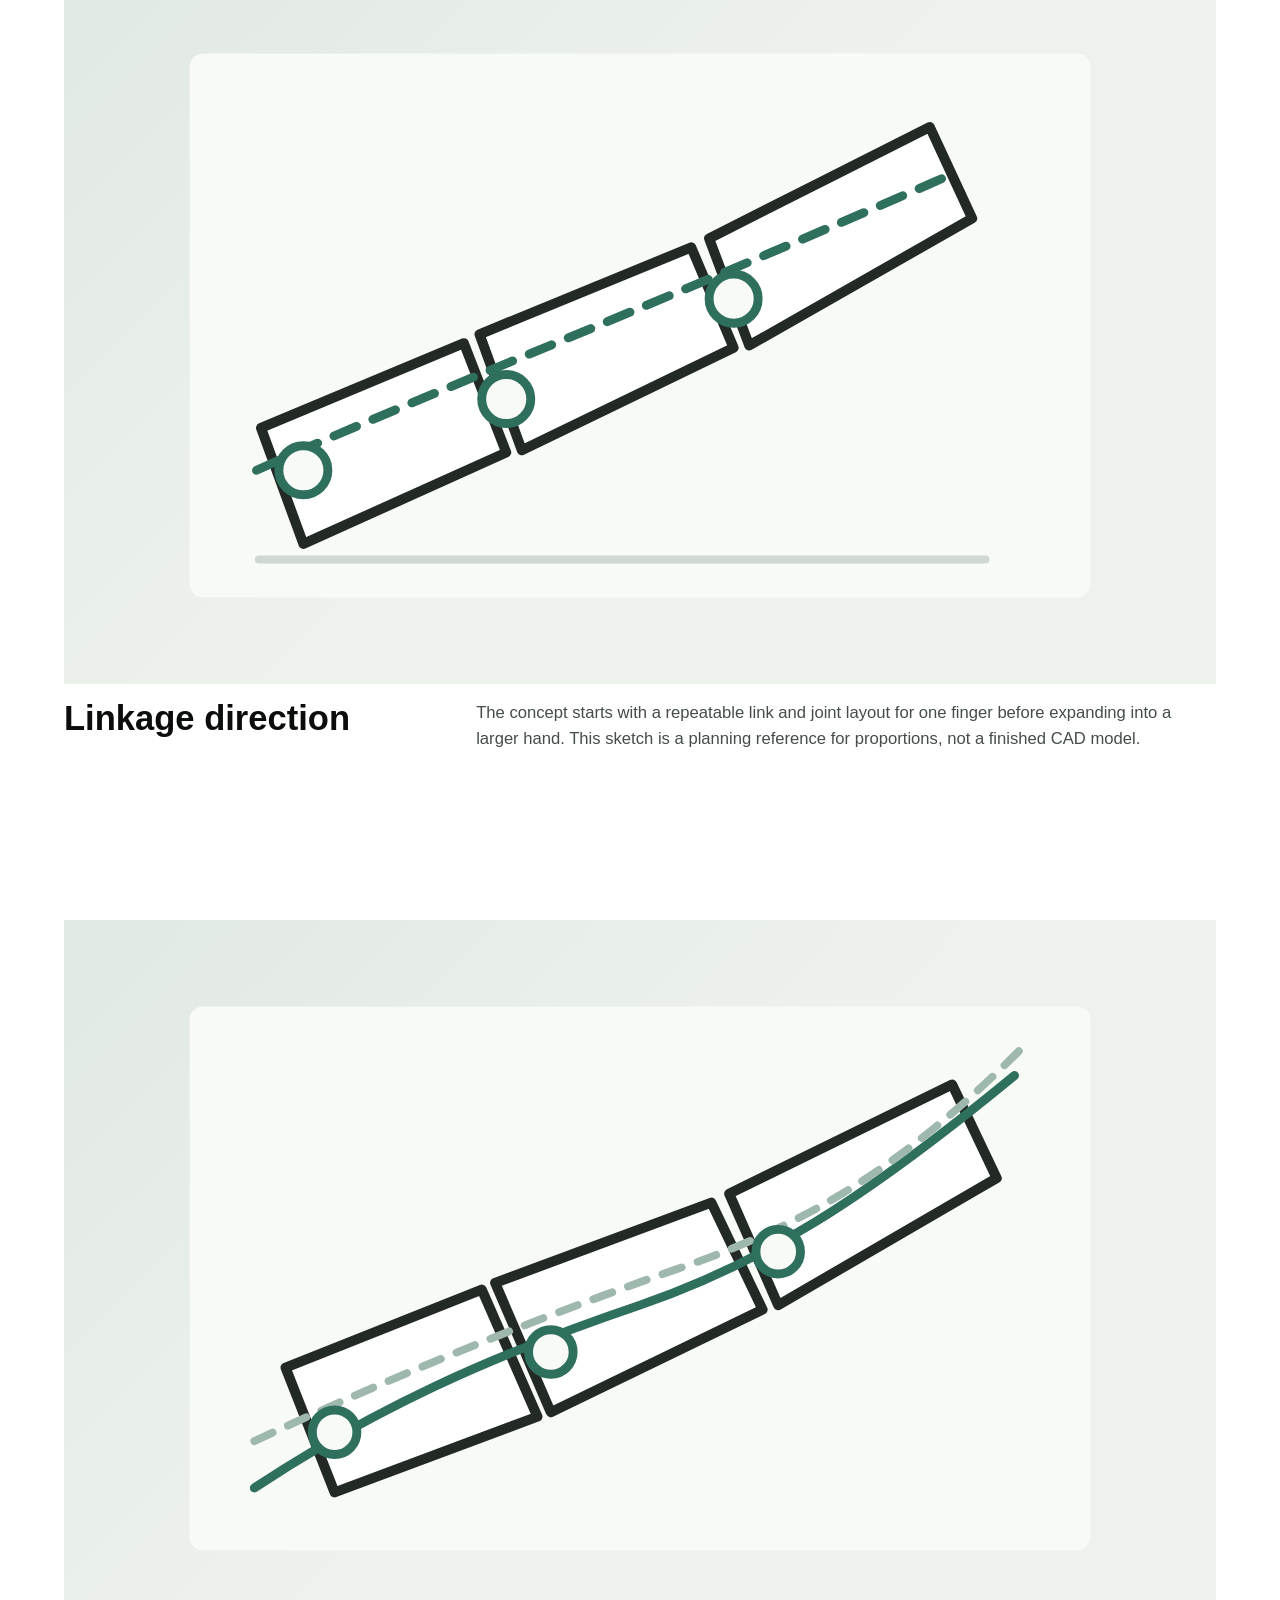
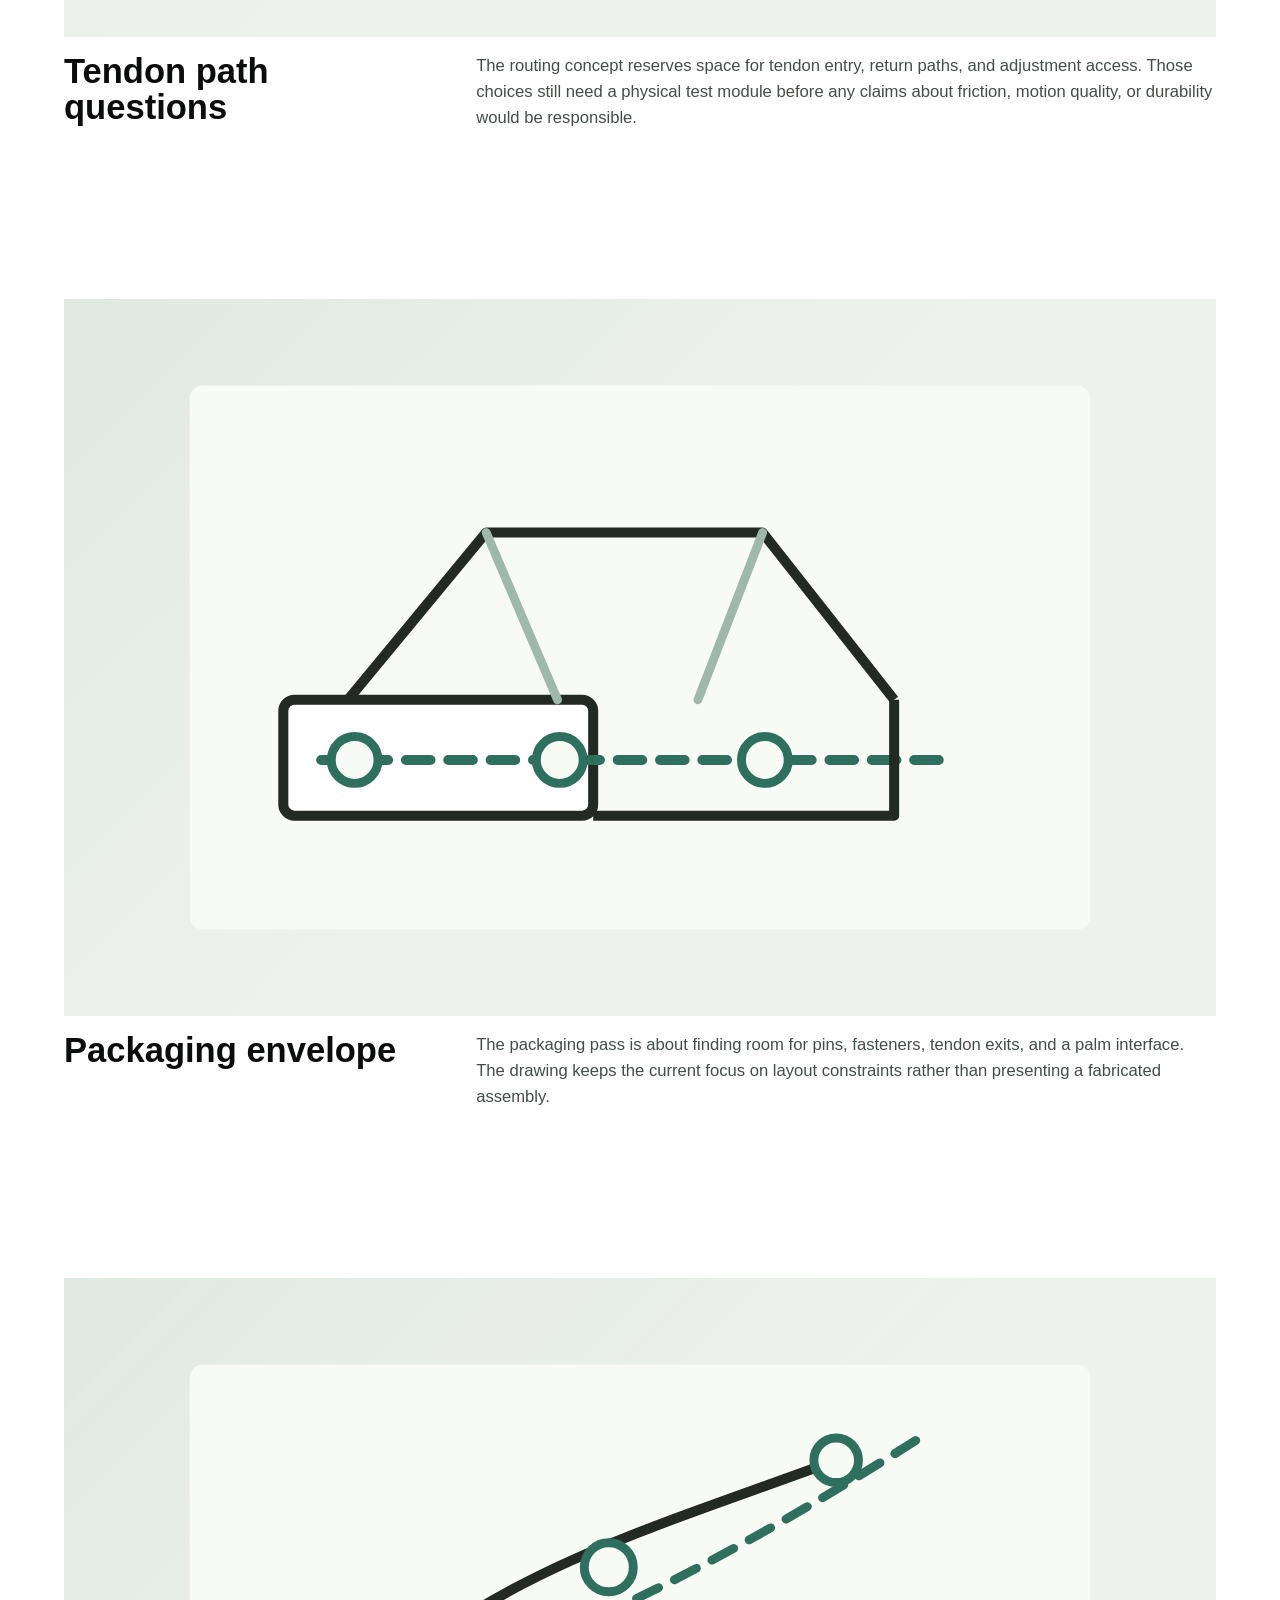
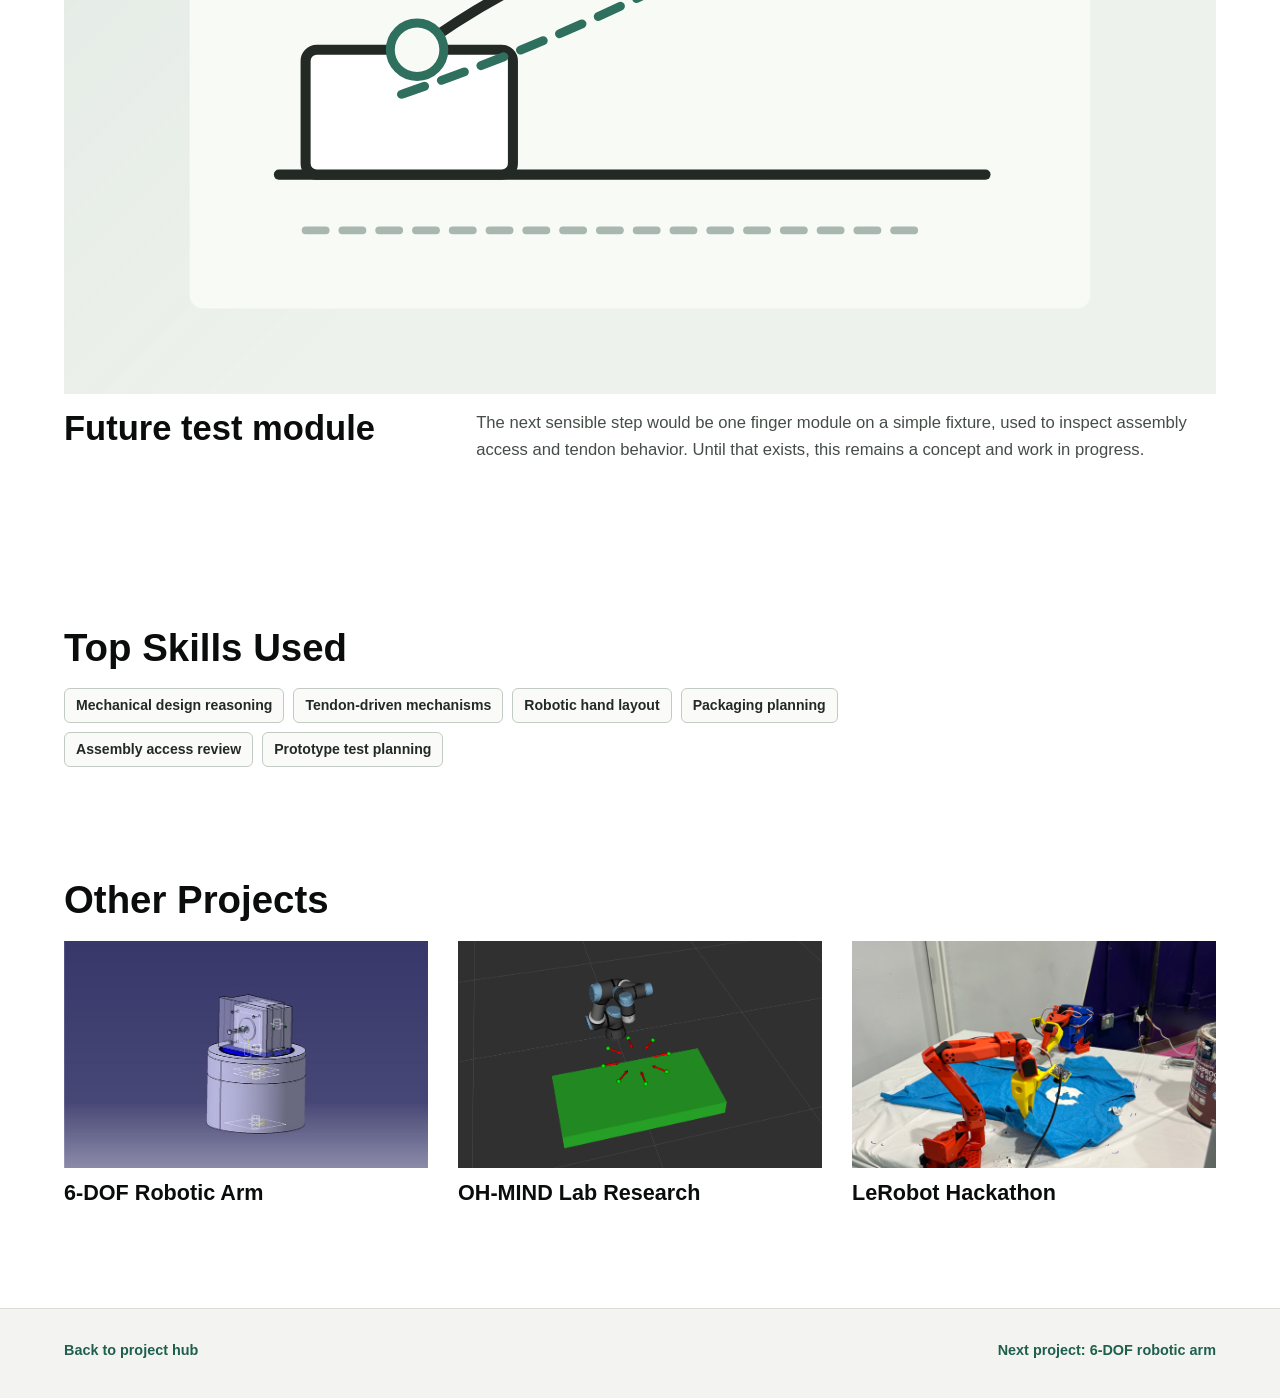
==== commit 609ee4ce: "apply image-led project page pattern" ====
--- a/projects/finger-module-concept.html
+++ b/projects/finger-module-concept.html
@@ -6,13 +6,13 @@
     <title>Finger Module Concept | Shaan Patel</title>
     <meta
       name="description"
-      content="Independent mechanical design study for a personal tendon-driven finger module concept, documented as early-stage project notes and work in progress."
+      content="Independent early-stage project notes for a personal tendon-driven finger module concept focused on mechanism layout, tendon routing, packaging, and future prototype questions."
     >
     <meta name="author" content="Shaan Patel">
     <meta property="og:title" content="Finger Module Concept">
     <meta
       property="og:description"
-      content="Personal project notes for an early-stage tendon-driven finger module concept focused on mechanical packaging, CAD planning, and prototyping questions."
+      content="Personal work-in-progress notes for an independent tendon-driven finger module concept."
     >
     <meta property="og:type" content="article">
     <meta property="og:site_name" content="Shaan Patel Portfolio">
@@ -20,291 +20,225 @@
     <meta name="twitter:title" content="Finger Module Concept">
     <meta
       name="twitter:description"
-      content="Independent mechanical design study for a personal tendon-driven finger module concept and future prototype plan."
+      content="Early-stage independent mechanical design notes for a personal tendon-driven finger module concept."
     >
-    <link rel="stylesheet" href="../styles.css?v=20260513-1">
+    <link rel="stylesheet" href="../styles.css?v=20260622-1">
   </head>
-  <body class="project-notes-page case-page">
+  <body class="visual-project-page">
     <a class="skip-link" href="#project-content">Skip to project notes</a>
-    <header class="case-header">
-      <nav class="case-nav" aria-label="Project navigation">
+
+    <header class="visual-project-header">
+      <nav class="visual-project-nav" aria-label="Project navigation">
         <a class="brand" href="../index.html" aria-label="Shaan Patel home">Shaan Patel</a>
         <a class="back-link" href="../index.html#projects">Back to project hub</a>
       </nav>
 
-      <div class="case-title">
-        <div>
-          <p class="intro-label">Independent mechanical design study</p>
-          <h1>Finger module concept</h1>
-        </div>
-        <p class="case-summary">
-          Personal tendon-driven finger module concept focused on linkage
-          packaging, tendon routing, joint stackups, and the questions that need
-          to be answered before a build.
-        </p>
+      <div class="visual-project-title">
+        <h1>Finger Module Concept</h1>
+        <p class="visual-project-subtitle">Independent Work in Progress</p>
+        <p class="visual-project-status">Personal tendon-driven finger module concept in an early mechanical layout stage.</p>
       </div>
 
-      <dl class="project-snapshot project-meta">
-        <div>
-          <dt>Role</dt>
-          <dd>Personal mechanical design study</dd>
-        </div>
-        <div>
-          <dt>Stage</dt>
-          <dd>Early-stage concept notes</dd>
-        </div>
-        <div>
-          <dt>Tools</dt>
-          <dd>CAD planning, mechanism sketches, assembly reasoning</dd>
-        </div>
-        <div>
-          <dt>Status</dt>
-          <dd>Work in progress; not validated</dd>
-        </div>
-        <div>
-          <dt>Focus Areas</dt>
-          <dd>Tendon routing, finger linkages, packaging, service access</dd>
-        </div>
-      </dl>
-    </header>
-
-    <section class="case-hero" aria-label="Finger module concept sketch">
-      <figure>
+      <figure class="visual-project-hero">
         <svg
-          class="concept-sketch concept-sketch-hero"
+          class="visual-concept-sketch"
           role="img"
-          aria-labelledby="finger-module-hero-sketch-title"
+          aria-labelledby="finger-hero-title"
           viewBox="0 0 1200 720"
           xmlns="http://www.w3.org/2000/svg"
         >
-          <title id="finger-module-hero-sketch-title">Concept sketch of a tendon-driven finger module with linkage and routing notes</title>
-          <rect x="48" y="52" width="1104" height="616" rx="14" fill="#f8faf6"></rect>
-          <path d="M114 544 L456 544" stroke="#a8b7af" stroke-width="10" stroke-linecap="round"></path>
-          <path d="M132 470 C304 398 468 350 622 286 C756 232 856 158 976 88" fill="none" stroke="#2f6f5e" stroke-width="10" stroke-linecap="round" stroke-dasharray="26 18"></path>
-          <path d="M120 390 L316 318 L362 454 L166 536 Z" fill="#ffffff" stroke="#232925" stroke-width="10" stroke-linejoin="round"></path>
-          <path d="M326 314 L554 232 L596 356 L370 452 Z" fill="#ffffff" stroke="#232925" stroke-width="10" stroke-linejoin="round"></path>
-          <path d="M568 226 L808 116 L854 224 L612 350 Z" fill="#ffffff" stroke="#232925" stroke-width="10" stroke-linejoin="round"></path>
-          <path d="M826 112 L1002 50 L1038 140 L868 222 Z" fill="#ffffff" stroke="#232925" stroke-width="10" stroke-linejoin="round"></path>
-          <circle cx="162" cy="462" r="27" fill="#f8faf6" stroke="#2f6f5e" stroke-width="9"></circle>
-          <circle cx="356" cy="382" r="27" fill="#f8faf6" stroke="#2f6f5e" stroke-width="9"></circle>
-          <circle cx="594" cy="292" r="27" fill="#f8faf6" stroke="#2f6f5e" stroke-width="9"></circle>
-          <circle cx="852" cy="168" r="27" fill="#f8faf6" stroke="#2f6f5e" stroke-width="9"></circle>
-          <path d="M214 444 L296 414" stroke="#9fb8ad" stroke-width="8" stroke-linecap="round"></path>
-          <path d="M420 364 L518 326" stroke="#9fb8ad" stroke-width="8" stroke-linecap="round"></path>
-          <path d="M674 270 L778 220" stroke="#9fb8ad" stroke-width="8" stroke-linecap="round"></path>
-          <path d="M98 592 L1082 592" stroke="#d0d8d2" stroke-width="6" stroke-linecap="round"></path>
-          <path d="M150 590 L150 552 M354 590 L354 552 M594 590 L594 552 M850 590 L850 552" stroke="#d0d8d2" stroke-width="6" stroke-linecap="round"></path>
+          <title id="finger-hero-title">Concept sketch of an early tendon-driven finger module layout</title>
+          <rect x="54" y="58" width="1092" height="604" rx="14" fill="#f8faf6"></rect>
+          <path d="M126 552 H482" stroke="#a8b7af" stroke-width="11" stroke-linecap="round"></path>
+          <path d="M134 474 C318 392 488 350 636 288 C766 234 874 154 1002 82" fill="none" stroke="#2f6f5e" stroke-width="11" stroke-linecap="round" stroke-dasharray="26 18"></path>
+          <path d="M124 398 L318 322 L366 456 L170 540 Z" fill="#ffffff" stroke="#232925" stroke-width="10" stroke-linejoin="round"></path>
+          <path d="M330 316 L556 230 L600 358 L374 454 Z" fill="#ffffff" stroke="#232925" stroke-width="10" stroke-linejoin="round"></path>
+          <path d="M570 224 L810 114 L858 226 L614 352 Z" fill="#ffffff" stroke="#232925" stroke-width="10" stroke-linejoin="round"></path>
+          <path d="M828 110 L1004 50 L1042 142 L870 224 Z" fill="#ffffff" stroke="#232925" stroke-width="10" stroke-linejoin="round"></path>
+          <circle cx="166" cy="466" r="28" fill="#f8faf6" stroke="#2f6f5e" stroke-width="9"></circle>
+          <circle cx="360" cy="386" r="28" fill="#f8faf6" stroke="#2f6f5e" stroke-width="9"></circle>
+          <circle cx="598" cy="294" r="28" fill="#f8faf6" stroke="#2f6f5e" stroke-width="9"></circle>
+          <circle cx="856" cy="170" r="28" fill="#f8faf6" stroke="#2f6f5e" stroke-width="9"></circle>
+          <path d="M218 448 L300 418" stroke="#9fb8ad" stroke-width="8" stroke-linecap="round"></path>
+          <path d="M424 366 L522 328" stroke="#9fb8ad" stroke-width="8" stroke-linecap="round"></path>
+          <path d="M678 272 L782 222" stroke="#9fb8ad" stroke-width="8" stroke-linecap="round"></path>
+          <path d="M98 600 H1092" stroke="#d0d8d2" stroke-width="6" stroke-linecap="round"></path>
+          <path d="M154 598 V558 M360 598 V558 M598 598 V558 M856 598 V558" stroke="#d0d8d2" stroke-width="6" stroke-linecap="round"></path>
         </svg>
-        <figcaption>Finger module linkage concept sketch</figcaption>
+        <figcaption>Public-safe concept sketch for the finger module layout direction.</figcaption>
       </figure>
-    </section>
-
-    <main class="project-content case-content" id="project-content" tabindex="-1">
-      <section class="case-section" aria-labelledby="overview-title">
-        <h2 id="overview-title">Overview</h2>
-        <p>
-          This is a personal finger module concept, framed as an independent
-          mechanical design study rather than company work. The goal is to
-          document how a tendon-driven robotic finger could be organized as a
-          repeatable module, while staying honest about the current state: the
-          concept is early, in progress, and not validated.
-        </p>
-      </section>
-
-      <section class="case-section" aria-labelledby="role-title">
-        <h2 id="role-title">My role / current status</h2>
-        <p>
-          My role is to define the mechanical architecture, identify the open
-          packaging questions, and turn the idea into project documentation that
-          can guide a future prototype. The sketches on this page are concept
-          visuals for hand and finger mechanism discussion; they are not being
-          presented as proof that this independent concept has been fabricated,
-          tested, or validated.
-        </p>
-      </section>
-
-      <section class="case-section" aria-labelledby="development-title">
-        <h2 id="development-title">Project development</h2>
-        <div>
-          <p>
-            The development work is organized around the mechanical decisions
-            that would make one finger module understandable, buildable, and
-            serviceable before scaling it into a hand.
-          </p>
-          <ul class="development-list" aria-label="Finger module development focus">
-            <li>Define a repeatable link and joint layout</li>
-            <li>Reserve space for tendon paths and return routing</li>
-            <li>Check bearing, pin, and fastener access in the stackup</li>
-            <li>Plan how one module would attach to a palm structure</li>
-            <li>Separate concept assumptions from future prototype evidence</li>
-            <li>Document next tests before making performance claims</li>
-          </ul>
-        </div>
-      </section>
-
-      <section class="case-section" aria-labelledby="mechanism-title">
-        <h2 id="mechanism-title">Mechanism Questions</h2>
-        <p>
-          The main engineering question is how to route tendon lines through a
-          compact articulated finger without making assembly or adjustment too
-          fragile. The concept needs enough room for joints, tendon exits,
-          fasteners, and service access while preserving a clear load path from
-          the tendon to the phalange links.
-        </p>
-      </section>
-
-      <section class="case-section" aria-labelledby="cad-title">
-        <h2 id="cad-title">CAD and packaging</h2>
-        <p>
-          The next CAD pass should focus on the smallest useful subsystem: one
-          finger module with link geometry, joint hardware, tendon entry and
-          exit points, and an interface to a palm or mounting plate. Keeping the
-          model modular should make it easier to revise tendon paths or link
-          proportions without redesigning the whole hand.
-        </p>
-      </section>
-
-      <section class="case-section" aria-labelledby="prototype-title">
-        <h2 id="prototype-title">Prototype Plan</h2>
-        <p>
-          A responsible prototype step would be a single finger test module,
-          not a full hand. That module should be used to inspect assembly
-          access, tendon friction, joint motion, and whether the chosen hardware
-          stackup is practical. Until that test exists, the page treats the work
-          as concept development rather than a proven mechanism.
-        </p>
-      </section>
-
-      <section class="gallery-section" aria-labelledby="concept-visuals-title">
-        <h2 id="concept-visuals-title">Concept Visuals</h2>
-        <div class="gallery-copy">
-          <p class="gallery-note">
-            These sketches are included as mechanism and packaging references
-            for the project notes. The captions describe the intended design
-            focus without treating the visuals as validation of this
-            independent concept.
-          </p>
-          <div class="gallery-grid">
-            <figure class="gallery-item">
-              <svg
-                class="concept-sketch"
-                role="img"
-                aria-labelledby="linkage-sketch-title"
-                viewBox="0 0 640 480"
-                xmlns="http://www.w3.org/2000/svg"
-              >
-                <title id="linkage-sketch-title">Concept sketch of finger linkage spacing</title>
-                <rect x="30" y="44" width="580" height="392" rx="12" fill="#f8faf6"></rect>
-                <path d="M92 344 L224 288 L252 356 L122 414 Z" fill="#ffffff" stroke="#232925" stroke-width="8" stroke-linejoin="round"></path>
-                <path d="M236 282 L374 222 L402 286 L264 354 Z" fill="#ffffff" stroke="#232925" stroke-width="8" stroke-linejoin="round"></path>
-                <path d="M386 216 L526 146 L552 202 L414 284 Z" fill="#ffffff" stroke="#232925" stroke-width="8" stroke-linejoin="round"></path>
-                <path d="M84 374 C206 328 326 280 534 174" fill="none" stroke="#2f6f5e" stroke-width="7" stroke-linecap="round" stroke-dasharray="18 14"></path>
-                <circle cx="118" cy="374" r="18" fill="#f8faf6" stroke="#2f6f5e" stroke-width="7"></circle>
-                <circle cx="252" cy="322" r="18" fill="#f8faf6" stroke="#2f6f5e" stroke-width="7"></circle>
-                <circle cx="402" cy="254" r="18" fill="#f8faf6" stroke="#2f6f5e" stroke-width="7"></circle>
-              </svg>
-              <figcaption>Finger linkage sketch</figcaption>
-            </figure>
-            <figure class="gallery-item">
-              <svg
-                class="concept-sketch"
-                role="img"
-                aria-labelledby="packaging-sketch-title"
-                viewBox="0 0 640 480"
-                xmlns="http://www.w3.org/2000/svg"
-              >
-                <title id="packaging-sketch-title">Concept sketch of finger module CAD packaging envelope</title>
-                <rect x="30" y="44" width="580" height="392" rx="12" fill="#f8faf6"></rect>
-                <rect x="96" y="270" width="208" height="96" rx="10" fill="#ffffff" stroke="#232925" stroke-width="8"></rect>
-                <path d="M160 270 L256 160 L436 160 L516 270" fill="none" stroke="#232925" stroke-width="8" stroke-linejoin="round"></path>
-                <path d="M256 160 L304 270 M436 160 L390 270" stroke="#9fb8ad" stroke-width="7" stroke-linecap="round"></path>
-                <path d="M126 318 H526" stroke="#2f6f5e" stroke-width="8" stroke-linecap="round" stroke-dasharray="20 14"></path>
-                <circle cx="160" cy="318" r="17" fill="#f8faf6" stroke="#2f6f5e" stroke-width="7"></circle>
-                <circle cx="298" cy="318" r="17" fill="#f8faf6" stroke="#2f6f5e" stroke-width="7"></circle>
-                <circle cx="436" cy="318" r="17" fill="#f8faf6" stroke="#2f6f5e" stroke-width="7"></circle>
-                <path d="M516 270 V366 H304" fill="none" stroke="#232925" stroke-width="8" stroke-linejoin="round"></path>
-              </svg>
-              <figcaption>CAD packaging sketch</figcaption>
-            </figure>
-            <figure class="gallery-item">
-              <svg
-                class="concept-sketch"
-                role="img"
-                aria-labelledby="hardware-sketch-title"
-                viewBox="0 0 640 480"
-                xmlns="http://www.w3.org/2000/svg"
-              >
-                <title id="hardware-sketch-title">Concept sketch of joint hardware stackup planning</title>
-                <rect x="30" y="44" width="580" height="392" rx="12" fill="#f8faf6"></rect>
-                <path d="M130 334 H510" stroke="#232925" stroke-width="8" stroke-linecap="round"></path>
-                <rect x="148" y="194" width="84" height="140" rx="10" fill="#ffffff" stroke="#232925" stroke-width="8"></rect>
-                <rect x="278" y="150" width="84" height="184" rx="10" fill="#ffffff" stroke="#232925" stroke-width="8"></rect>
-                <rect x="408" y="224" width="84" height="110" rx="10" fill="#ffffff" stroke="#232925" stroke-width="8"></rect>
-                <circle cx="190" cy="262" r="25" fill="#f8faf6" stroke="#2f6f5e" stroke-width="8"></circle>
-                <circle cx="320" cy="242" r="25" fill="#f8faf6" stroke="#2f6f5e" stroke-width="8"></circle>
-                <circle cx="450" cy="280" r="25" fill="#f8faf6" stroke="#2f6f5e" stroke-width="8"></circle>
-                <path d="M108 392 H532" stroke="#9fb8ad" stroke-width="7" stroke-linecap="round" stroke-dasharray="18 14"></path>
-              </svg>
-              <figcaption>Hardware stackup sketch</figcaption>
-            </figure>
-            <figure class="gallery-item">
-              <svg
-                class="concept-sketch"
-                role="img"
-                aria-labelledby="palm-interface-sketch-title"
-                viewBox="0 0 640 480"
-                xmlns="http://www.w3.org/2000/svg"
-              >
-                <title id="palm-interface-sketch-title">Concept sketch of palm interface and tendon routing</title>
-                <rect x="30" y="44" width="580" height="392" rx="12" fill="#f8faf6"></rect>
-                <path d="M128 154 H512 V350 H128 Z" fill="#ffffff" stroke="#232925" stroke-width="8" stroke-linejoin="round"></path>
-                <path d="M178 300 C240 246 312 226 386 202 C442 184 488 154 528 112" fill="none" stroke="#2f6f5e" stroke-width="8" stroke-linecap="round" stroke-dasharray="20 14"></path>
-                <circle cx="190" cy="204" r="20" fill="#f8faf6" stroke="#232925" stroke-width="7"></circle>
-                <circle cx="320" cy="204" r="20" fill="#f8faf6" stroke="#232925" stroke-width="7"></circle>
-                <circle cx="450" cy="204" r="20" fill="#f8faf6" stroke="#232925" stroke-width="7"></circle>
-                <path d="M178 294 H462" stroke="#9fb8ad" stroke-width="7" stroke-linecap="round"></path>
-                <path d="M224 154 V350 M416 154 V350" stroke="#d0d8d2" stroke-width="6" stroke-linecap="round"></path>
-              </svg>
-              <figcaption>Palm interface sketch</figcaption>
-            </figure>
-          </div>
-        </div>
-      </section>
-
-      <section class="case-section" aria-labelledby="skills-title">
-        <h2 id="skills-title">Skills used</h2>
-        <ul class="skills-list" aria-label="Skills used on the finger module concept">
+    </header>
+
+    <main class="visual-project-main" id="project-content" tabindex="-1">
+      <section class="visual-project-intro" aria-label="Short project summary">
+        <p>This is a personal, independent concept for a tendon-driven robotic finger module. The work is intentionally presented as early design thinking, not as a built, tested, or validated mechanism.</p>
+      </section>
+
+      <section class="visual-walkthrough" aria-label="Finger module visual walkthrough">
+        <article class="visual-step">
+          <figure>
+            <svg
+              class="visual-concept-sketch"
+              role="img"
+              aria-labelledby="finger-linkage-title"
+              viewBox="0 0 900 600"
+              xmlns="http://www.w3.org/2000/svg"
+            >
+              <title id="finger-linkage-title">Concept sketch of finger linkage spacing</title>
+              <rect x="46" y="56" width="808" height="488" rx="12" fill="#f8faf6"></rect>
+              <path d="M110 392 L292 316 L330 414 L148 496 Z" fill="#ffffff" stroke="#232925" stroke-width="9" stroke-linejoin="round"></path>
+              <path d="M306 308 L496 230 L534 320 L344 412 Z" fill="#ffffff" stroke="#232925" stroke-width="9" stroke-linejoin="round"></path>
+              <path d="M512 222 L710 122 L748 204 L548 318 Z" fill="#ffffff" stroke="#232925" stroke-width="9" stroke-linejoin="round"></path>
+              <path d="M106 430 C260 360 412 304 726 166" fill="none" stroke="#2f6f5e" stroke-width="8" stroke-linecap="round" stroke-dasharray="22 16"></path>
+              <circle cx="148" cy="430" r="22" fill="#f8faf6" stroke="#2f6f5e" stroke-width="8"></circle>
+              <circle cx="330" cy="366" r="22" fill="#f8faf6" stroke="#2f6f5e" stroke-width="8"></circle>
+              <circle cx="534" cy="276" r="22" fill="#f8faf6" stroke="#2f6f5e" stroke-width="8"></circle>
+              <path d="M108 510 H760" stroke="#d0d8d2" stroke-width="7" stroke-linecap="round"></path>
+            </svg>
+            <figcaption>
+              <h2>Linkage direction</h2>
+              <p>The concept starts with a repeatable link and joint layout for one finger before expanding into a larger hand. This sketch is a planning reference for proportions, not a finished CAD model.</p>
+            </figcaption>
+          </figure>
+        </article>
+
+        <article class="visual-step">
+          <figure>
+            <svg
+              class="visual-concept-sketch"
+              role="img"
+              aria-labelledby="finger-routing-title"
+              viewBox="0 0 900 600"
+              xmlns="http://www.w3.org/2000/svg"
+            >
+              <title id="finger-routing-title">Concept sketch of tendon routing through a finger module</title>
+              <rect x="46" y="56" width="808" height="488" rx="12" fill="#f8faf6"></rect>
+              <path d="M132 380 L308 310 L358 424 L176 492 Z" fill="#ffffff" stroke="#232925" stroke-width="9" stroke-linejoin="round"></path>
+              <path d="M320 304 L514 232 L560 328 L370 420 Z" fill="#ffffff" stroke="#232925" stroke-width="9" stroke-linejoin="round"></path>
+              <path d="M530 224 L730 126 L770 210 L574 324 Z" fill="#ffffff" stroke="#232925" stroke-width="9" stroke-linejoin="round"></path>
+              <path d="M104 488 C210 418 314 370 450 324 C560 286 650 230 786 118" fill="none" stroke="#2f6f5e" stroke-width="8" stroke-linecap="round"></path>
+              <path d="M104 446 C224 390 340 342 482 292 C594 254 682 204 792 94" fill="none" stroke="#9fb8ad" stroke-width="7" stroke-linecap="round" stroke-dasharray="18 15"></path>
+              <circle cx="176" cy="438" r="20" fill="#f8faf6" stroke="#2f6f5e" stroke-width="8"></circle>
+              <circle cx="370" cy="366" r="20" fill="#f8faf6" stroke="#2f6f5e" stroke-width="8"></circle>
+              <circle cx="574" cy="276" r="20" fill="#f8faf6" stroke="#2f6f5e" stroke-width="8"></circle>
+            </svg>
+            <figcaption>
+              <h2>Tendon path questions</h2>
+              <p>The routing concept reserves space for tendon entry, return paths, and adjustment access. Those choices still need a physical test module before any claims about friction, motion quality, or durability would be responsible.</p>
+            </figcaption>
+          </figure>
+        </article>
+
+        <article class="visual-step">
+          <figure>
+            <svg
+              class="visual-concept-sketch"
+              role="img"
+              aria-labelledby="finger-packaging-title"
+              viewBox="0 0 900 600"
+              xmlns="http://www.w3.org/2000/svg"
+            >
+              <title id="finger-packaging-title">Concept sketch of finger module packaging envelope</title>
+              <rect x="46" y="56" width="808" height="488" rx="12" fill="#f8faf6"></rect>
+              <rect x="130" y="338" width="278" height="104" rx="10" fill="#ffffff" stroke="#232925" stroke-width="9"></rect>
+              <path d="M188 338 L312 188 H560 L678 338" fill="none" stroke="#232925" stroke-width="9" stroke-linejoin="round"></path>
+              <path d="M312 188 L376 338 M560 188 L502 338" stroke="#9fb8ad" stroke-width="8" stroke-linecap="round"></path>
+              <path d="M164 392 H730" stroke="#2f6f5e" stroke-width="9" stroke-linecap="round" stroke-dasharray="22 16"></path>
+              <circle cx="194" cy="392" r="21" fill="#f8faf6" stroke="#2f6f5e" stroke-width="8"></circle>
+              <circle cx="378" cy="392" r="21" fill="#f8faf6" stroke="#2f6f5e" stroke-width="8"></circle>
+              <circle cx="562" cy="392" r="21" fill="#f8faf6" stroke="#2f6f5e" stroke-width="8"></circle>
+              <path d="M678 338 V442 H408" fill="none" stroke="#232925" stroke-width="9" stroke-linejoin="round"></path>
+            </svg>
+            <figcaption>
+              <h2>Packaging envelope</h2>
+              <p>The packaging pass is about finding room for pins, fasteners, tendon exits, and a palm interface. The drawing keeps the current focus on layout constraints rather than presenting a fabricated assembly.</p>
+            </figcaption>
+          </figure>
+        </article>
+
+        <article class="visual-step">
+          <figure>
+            <svg
+              class="visual-concept-sketch"
+              role="img"
+              aria-labelledby="finger-test-title"
+              viewBox="0 0 900 600"
+              xmlns="http://www.w3.org/2000/svg"
+            >
+              <title id="finger-test-title">Concept sketch of a future one-finger test module</title>
+              <rect x="46" y="56" width="808" height="488" rx="12" fill="#f8faf6"></rect>
+              <path d="M126 424 H760" stroke="#232925" stroke-width="9" stroke-linecap="round"></path>
+              <rect x="150" y="312" width="186" height="112" rx="10" fill="#ffffff" stroke="#232925" stroke-width="9"></rect>
+              <path d="M250 312 C356 232 474 198 626 142" fill="none" stroke="#232925" stroke-width="9" stroke-linecap="round"></path>
+              <path d="M236 352 C370 306 500 250 704 120" fill="none" stroke="#2f6f5e" stroke-width="8" stroke-linecap="round" stroke-dasharray="22 16"></path>
+              <circle cx="250" cy="312" r="24" fill="#f8faf6" stroke="#2f6f5e" stroke-width="8"></circle>
+              <circle cx="422" cy="238" r="22" fill="#f8faf6" stroke="#2f6f5e" stroke-width="8"></circle>
+              <circle cx="626" cy="142" r="20" fill="#f8faf6" stroke="#2f6f5e" stroke-width="8"></circle>
+              <path d="M150 474 H698" stroke="#a8b7af" stroke-width="7" stroke-linecap="round" stroke-dasharray="18 15"></path>
+            </svg>
+            <figcaption>
+              <h2>Future test module</h2>
+              <p>The next sensible step would be one finger module on a simple fixture, used to inspect assembly access and tendon behavior. Until that exists, this remains a concept and work in progress.</p>
+            </figcaption>
+          </figure>
+        </article>
+      </section>
+
+      <section class="visual-skills" aria-labelledby="skills-title">
+        <h2 id="skills-title">Top Skills Used</h2>
+        <ul class="visual-skill-list">
           <li>Mechanical design reasoning</li>
-          <li>Robotic hand mechanism planning</li>
-          <li>Tendon-driven mechanism layout</li>
-          <li>CAD architecture planning</li>
-          <li>Assembly and serviceability review</li>
+          <li>Tendon-driven mechanisms</li>
+          <li>Robotic hand layout</li>
+          <li>Packaging planning</li>
+          <li>Assembly access review</li>
           <li>Prototype test planning</li>
         </ul>
       </section>
 
-      <section class="case-section" aria-labelledby="next-title">
-        <h2 id="next-title">Current status / next steps</h2>
-        <p>
-          Current status: work in progress. The next useful steps are to finish
-          a one-finger CAD module, define the hardware stackup, plan a tendon
-          path that can be adjusted by hand, and build a small test fixture
-          before documenting any measured behavior. Future notes should separate
-          what was designed, what was built, and what was actually tested.
-        </p>
-      </section>
-
-      <section class="case-section other-projects" aria-labelledby="other-projects-title">
-        <h2 id="other-projects-title">Other projects</h2>
-        <div class="project-link-grid">
-          <a class="footer-link" href="robotic-arm.html">6-DOF robotic arm project notes</a>
-          <a class="footer-link" href="omni-lab.html">OH-MIND Lab research notes</a>
-          <a class="footer-link" href="lerobot-hackathon.html">LeRobot hackathon project notes</a>
+      <section class="visual-other-projects" aria-labelledby="other-projects-title">
+        <h2 id="other-projects-title">Other Projects</h2>
+        <div class="visual-project-link-grid">
+          <a class="visual-project-link" href="robotic-arm.html">
+            <span class="visual-project-thumb">
+              <img
+                src="../assets/robotic-arm-dof.png"
+                alt="CAD view thumbnail for the 6-DOF robotic arm project"
+                loading="lazy"
+                decoding="async"
+              >
+            </span>
+            <span>6-DOF Robotic Arm</span>
+          </a>
+
+          <a class="visual-project-link" href="omni-lab.html">
+            <span class="visual-project-thumb">
+              <img
+                src="../assets/Screenshot from 2026-03-08 20-06-47.png"
+                alt="OH-MIND simulation visual thumbnail"
+                loading="lazy"
+                decoding="async"
+              >
+            </span>
+            <span>OH-MIND Lab Research</span>
+          </a>
+
+          <a class="visual-project-link" href="lerobot-hackathon.html">
+            <span class="visual-project-thumb">
+              <img
+                src="../assets/IMG_9678.jpg"
+                alt="LeRobot hackathon robot setup thumbnail"
+                loading="lazy"
+                decoding="async"
+              >
+            </span>
+            <span>LeRobot Hackathon</span>
+          </a>
         </div>
       </section>
     </main>
 
-    <footer class="case-footer">
+    <footer class="visual-project-footer">
       <a class="footer-link" href="../index.html#projects">Back to project hub</a>
       <a class="footer-link" href="robotic-arm.html">Next project: 6-DOF robotic arm</a>
     </footer>
--- a/styles.css
+++ b/styles.css
@@ -266,6 +266,171 @@
   min-height: 620px;
 }
 
+.home-intro {
+  position: relative;
+  overflow: hidden;
+  padding: 134px clamp(20px, 5vw, 72px) 118px;
+  color: #fff;
+  background:
+    linear-gradient(112deg, rgba(47, 111, 94, 0.2), transparent 36%),
+    linear-gradient(180deg, #050706 0%, #0c0f0d 100%);
+  isolation: isolate;
+}
+
+.home-intro::before {
+  position: absolute;
+  inset: 0;
+  z-index: -1;
+  content: "";
+  background-image:
+    linear-gradient(rgba(255, 255, 255, 0.035) 1px, transparent 1px),
+    linear-gradient(90deg, rgba(255, 255, 255, 0.035) 1px, transparent 1px);
+  background-size: 44px 44px;
+  mask-image: linear-gradient(180deg, rgba(0, 0, 0, 0.9), transparent 88%);
+  pointer-events: none;
+}
+
+.home-intro-copy {
+  width: min(100%, var(--page));
+  margin: 0 auto;
+}
+
+.home-intro h1 {
+  max-width: 980px;
+  margin: 0;
+  font-size: 6rem;
+  font-weight: 680;
+  letter-spacing: 0;
+  line-height: 0.96;
+}
+
+.home-intro p {
+  max-width: 760px;
+  margin: 28px 0 0;
+  color: #d9ddd7;
+  font-size: 1.24rem;
+  line-height: 1.55;
+}
+
+.home-project-gallery {
+  padding: 92px clamp(20px, 5vw, 72px) 112px;
+  background: var(--bg);
+}
+
+.home-project-heading {
+  width: min(100%, 860px);
+  margin: 0 auto;
+  text-align: center;
+}
+
+.home-project-heading h2 {
+  margin: 0;
+  font-size: 5rem;
+  font-weight: 680;
+  letter-spacing: 0;
+  line-height: 1;
+}
+
+.home-project-heading p {
+  margin: 20px 0 0;
+  color: var(--muted-strong);
+  font-size: 1.18rem;
+  font-weight: 680;
+  line-height: 1.4;
+}
+
+.home-project-grid {
+  display: grid;
+  grid-template-columns: repeat(2, minmax(0, 1fr));
+  gap: clamp(18px, 3vw, 34px);
+  width: min(100%, calc(var(--page) + 120px));
+  margin: 54px auto 0;
+}
+
+.home-project-card {
+  position: relative;
+  display: block;
+  min-width: 0;
+  overflow: hidden;
+  border: 1px solid var(--line);
+  border-radius: var(--radius);
+  color: #fff;
+  background: #eef2ed;
+  box-shadow: 0 1px 0 rgba(11, 13, 12, 0.04);
+  isolation: isolate;
+  text-decoration: none;
+  transition: border-color 180ms ease, box-shadow 180ms ease, transform 180ms ease;
+}
+
+.home-project-card::after {
+  position: absolute;
+  inset: 0;
+  z-index: 1;
+  content: "";
+  background:
+    linear-gradient(180deg, transparent 40%, rgba(5, 7, 6, 0.78) 100%),
+    linear-gradient(0deg, rgba(5, 7, 6, 0.14), rgba(5, 7, 6, 0.14));
+  opacity: 0;
+  transition: opacity 180ms ease;
+}
+
+.home-project-card:hover,
+.home-project-card:focus-visible {
+  border-color: rgba(47, 111, 94, 0.58);
+  box-shadow: var(--shadow);
+  transform: translateY(-3px);
+}
+
+.home-project-card:hover::after,
+.home-project-card:focus-visible::after,
+.home-project-card:hover .home-project-title,
+.home-project-card:focus-visible .home-project-title {
+  opacity: 1;
+  transform: translateY(0);
+}
+
+.home-project-media {
+  display: block;
+  aspect-ratio: 16 / 11;
+  min-height: 0;
+  background:
+    linear-gradient(135deg, rgba(47, 111, 94, 0.08), transparent 52%),
+    #eef2ed;
+}
+
+.home-project-media img,
+.home-project-media .concept-sketch {
+  width: 100%;
+  height: 100%;
+}
+
+.home-project-media img {
+  object-fit: cover;
+}
+
+.home-project-media-sketch .concept-sketch {
+  padding: 24px;
+}
+
+.home-project-title {
+  position: absolute;
+  right: 0;
+  bottom: 0;
+  left: 0;
+  z-index: 2;
+  display: block;
+  padding: 28px;
+  color: #fff;
+  font-size: 1.85rem;
+  font-weight: 720;
+  letter-spacing: 0;
+  line-height: 1.08;
+  opacity: 0;
+  text-shadow: 0 1px 20px rgba(0, 0, 0, 0.5);
+  transform: translateY(10px);
+  transition: opacity 180ms ease, transform 180ms ease;
+}
+
 .project-hub,
 .featured-project,
 .mini-project-notes,
@@ -1105,9 +1270,348 @@
   color: var(--dark-muted);
 }
 
+.visual-project-page {
+  color: var(--ink);
+  background: var(--paper);
+}
+
+.visual-project-header {
+  padding: clamp(22px, 4vw, 44px) clamp(20px, 5vw, 72px) 0;
+  background: var(--paper);
+}
+
+.visual-project-nav,
+.visual-project-title,
+.visual-project-hero,
+.visual-project-main,
+.visual-project-footer {
+  width: min(100%, calc(var(--page) + 160px));
+  margin-right: auto;
+  margin-left: auto;
+}
+
+.visual-project-nav {
+  display: flex;
+  align-items: center;
+  justify-content: space-between;
+  gap: 24px;
+}
+
+.visual-project-nav .brand {
+  color: var(--ink);
+}
+
+.visual-project-nav .back-link {
+  color: var(--accent-strong);
+}
+
+.visual-project-nav .back-link:hover,
+.visual-project-nav .back-link:focus-visible {
+  color: var(--ink);
+}
+
+.visual-project-title {
+  margin-top: clamp(48px, 8vw, 104px);
+  margin-bottom: clamp(24px, 4vw, 36px);
+}
+
+.visual-project-title h1 {
+  max-width: 1120px;
+  margin: 0;
+  color: var(--ink);
+  font-size: clamp(3.8rem, 9vw, 7.6rem);
+  font-weight: 680;
+  letter-spacing: 0;
+  line-height: 0.94;
+}
+
+.visual-project-subtitle {
+  margin: 18px 0 0;
+  color: var(--accent-strong);
+  font-size: clamp(1.1rem, 2vw, 1.55rem);
+  font-weight: 760;
+  letter-spacing: 0;
+  line-height: 1.2;
+}
+
+.visual-project-status {
+  max-width: 700px;
+  margin: 13px 0 0;
+  color: var(--muted-strong);
+  font-size: clamp(1rem, 1.35vw, 1.14rem);
+  font-weight: 690;
+  line-height: 1.42;
+}
+
+.visual-project-hero {
+  margin-bottom: clamp(34px, 6vw, 76px);
+}
+
+.visual-project-hero,
+.visual-step figure {
+  min-width: 0;
+}
+
+.visual-project-hero img,
+.visual-step img,
+.visual-project-hero .visual-concept-sketch,
+.visual-step .visual-concept-sketch {
+  display: block;
+  width: 100%;
+  background:
+    linear-gradient(135deg, rgba(47, 111, 94, 0.07), transparent 50%),
+    #eef2ed;
+  object-fit: contain;
+}
+
+.visual-project-hero img,
+.visual-project-hero .visual-concept-sketch {
+  height: clamp(360px, 62vw, 840px);
+  padding: clamp(14px, 2vw, 28px);
+}
+
+.visual-project-hero figcaption {
+  max-width: 780px;
+  margin: 12px 0 0;
+  color: var(--muted-strong);
+  font-size: 0.92rem;
+  font-weight: 700;
+  line-height: 1.45;
+}
+
+.visual-project-main {
+  padding: 0 clamp(20px, 5vw, 72px) clamp(56px, 8vw, 104px);
+}
+
+.visual-project-intro {
+  max-width: 880px;
+  margin-bottom: clamp(56px, 8vw, 96px);
+}
+
+.visual-project-intro p {
+  margin: 0;
+  color: var(--muted-strong);
+  font-size: clamp(1.05rem, 1.5vw, 1.2rem);
+  line-height: 1.56;
+}
+
+.visual-project-intro p + p {
+  margin-top: 10px;
+}
+
+.visual-walkthrough {
+  display: grid;
+  gap: clamp(58px, 9vw, 118px);
+}
+
+.visual-step figure {
+  margin: 0;
+}
+
+.visual-step img,
+.visual-step .visual-concept-sketch {
+  height: clamp(360px, 56vw, 780px);
+  padding: clamp(12px, 2vw, 24px);
+}
+
+.visual-concept-sketch {
+  color: var(--accent-strong);
+}
+
+.visual-step figcaption {
+  display: grid;
+  grid-template-columns: minmax(220px, 0.32fr) minmax(0, 0.68fr);
+  gap: clamp(20px, 5vw, 72px);
+  align-items: start;
+  margin-top: 16px;
+  padding-bottom: clamp(28px, 5vw, 52px);
+}
+
+.visual-step h2 {
+  margin: 0;
+  color: var(--ink);
+  font-size: clamp(1.45rem, 2.7vw, 2.25rem);
+  font-weight: 680;
+  letter-spacing: 0;
+  line-height: 1.06;
+}
+
+.visual-step p {
+  max-width: 760px;
+  margin: 0;
+  color: var(--muted-strong);
+  font-size: clamp(1rem, 1.3vw, 1.12rem);
+  line-height: 1.58;
+}
+
+.visual-skills,
+.visual-other-projects {
+  margin-top: clamp(64px, 9vw, 112px);
+}
+
+.visual-skills h2,
+.visual-other-projects h2 {
+  margin: 0 0 20px;
+  color: var(--ink);
+  font-size: clamp(1.55rem, 3vw, 2.4rem);
+  font-weight: 680;
+  letter-spacing: 0;
+  line-height: 1.08;
+}
+
+.visual-skill-list {
+  display: flex;
+  flex-wrap: wrap;
+  gap: 9px;
+  max-width: 860px;
+  margin: 0;
+  padding: 0;
+  list-style: none;
+}
+
+.visual-skill-list li {
+  border: 1px solid var(--line-strong);
+  border-radius: var(--radius);
+  padding: 8px 11px;
+  color: var(--ink-soft);
+  background: var(--paper-soft);
+  font-size: 0.88rem;
+  font-weight: 760;
+  line-height: 1.2;
+}
+
+.visual-project-link-grid {
+  display: grid;
+  grid-template-columns: repeat(3, minmax(0, 1fr));
+  gap: clamp(18px, 3vw, 30px);
+}
+
+.visual-project-link {
+  display: block;
+  min-width: 0;
+  color: var(--ink);
+  font-size: clamp(1.05rem, 1.7vw, 1.35rem);
+  font-weight: 720;
+  letter-spacing: 0;
+  line-height: 1.14;
+  text-decoration: none;
+}
+
+.visual-project-link:hover,
+.visual-project-link:focus-visible {
+  color: var(--accent-strong);
+}
+
+.visual-project-thumb {
+  display: block;
+  aspect-ratio: 16 / 10;
+  margin-bottom: 13px;
+  overflow: hidden;
+  background:
+    linear-gradient(135deg, rgba(47, 111, 94, 0.08), transparent 52%),
+    #eef2ed;
+}
+
+.visual-project-thumb img,
+.visual-project-thumb svg {
+  width: 100%;
+  height: 100%;
+}
+
+.visual-project-thumb img {
+  object-fit: cover;
+}
+
+.visual-project-thumb-sketch {
+  display: grid;
+  place-items: center;
+  color: var(--accent-strong);
+}
+
+.visual-project-thumb-sketch svg {
+  padding: 22px;
+}
+
+.visual-project-footer {
+  display: flex;
+  justify-content: space-between;
+  gap: 18px;
+  padding: 30px clamp(20px, 5vw, 72px) 36px;
+  border-top: 1px solid var(--line);
+  background: var(--bg);
+}
+
+@media (max-width: 760px) {
+  .visual-project-header {
+    padding-top: 24px;
+  }
+
+  .visual-project-nav {
+    align-items: flex-start;
+    gap: 16px;
+  }
+
+  .visual-project-title {
+    margin-top: 52px;
+  }
+
+  .visual-project-title h1 {
+    font-size: clamp(3.05rem, 15vw, 4.4rem);
+    line-height: 0.96;
+  }
+
+  .visual-project-hero img,
+  .visual-step img,
+  .visual-project-hero .visual-concept-sketch,
+  .visual-step .visual-concept-sketch {
+    height: clamp(300px, 92vw, 430px);
+    padding: 10px;
+  }
+
+  .visual-project-main {
+    padding-right: 20px;
+    padding-left: 20px;
+  }
+
+  .visual-project-intro {
+    margin-bottom: 52px;
+  }
+
+  .visual-step figcaption {
+    grid-template-columns: 1fr;
+    gap: 10px;
+    padding-bottom: 34px;
+  }
+
+  .visual-walkthrough {
+    gap: 58px;
+  }
+
+  .visual-project-link-grid {
+    grid-template-columns: 1fr;
+  }
+
+  .visual-project-footer {
+    align-items: flex-start;
+    flex-direction: column;
+  }
+}
+
+@media (hover: none), (pointer: coarse) {
+  .home-project-card::after,
+  .home-project-title {
+    opacity: 1;
+    transform: translateY(0);
+  }
+}
+
 @media (max-width: 1180px) {
   .intro h1 {
     font-size: 5.6rem;
+  }
+
+  .home-intro h1 {
+    font-size: 5.2rem;
   }
 
   .case-title h1 {
@@ -1161,6 +1665,19 @@
     font-size: 4.5rem;
   }
 
+  .home-intro {
+    padding-top: 112px;
+    padding-bottom: 96px;
+  }
+
+  .home-intro h1 {
+    font-size: 4.45rem;
+  }
+
+  .home-project-heading h2 {
+    font-size: 4rem;
+  }
+
   .section-heading h2 {
     font-size: 3rem;
   }
@@ -1213,6 +1730,45 @@
 
   .intro p:not(.intro-label) {
     font-size: 1.06rem;
+  }
+
+  .home-intro {
+    padding-top: 88px;
+    padding-bottom: 76px;
+  }
+
+  .home-intro h1 {
+    font-size: 3.45rem;
+    line-height: 1;
+  }
+
+  .home-intro p {
+    font-size: 1.06rem;
+  }
+
+  .home-project-gallery {
+    padding-top: 70px;
+    padding-bottom: 84px;
+  }
+
+  .home-project-heading h2 {
+    font-size: 3.2rem;
+  }
+
+  .home-project-grid {
+    grid-template-columns: 1fr;
+    margin-top: 38px;
+  }
+
+  .home-project-card::after,
+  .home-project-title {
+    opacity: 1;
+    transform: translateY(0);
+  }
+
+  .home-project-title {
+    padding: 22px;
+    font-size: 1.45rem;
   }
 
   .intro-cta {
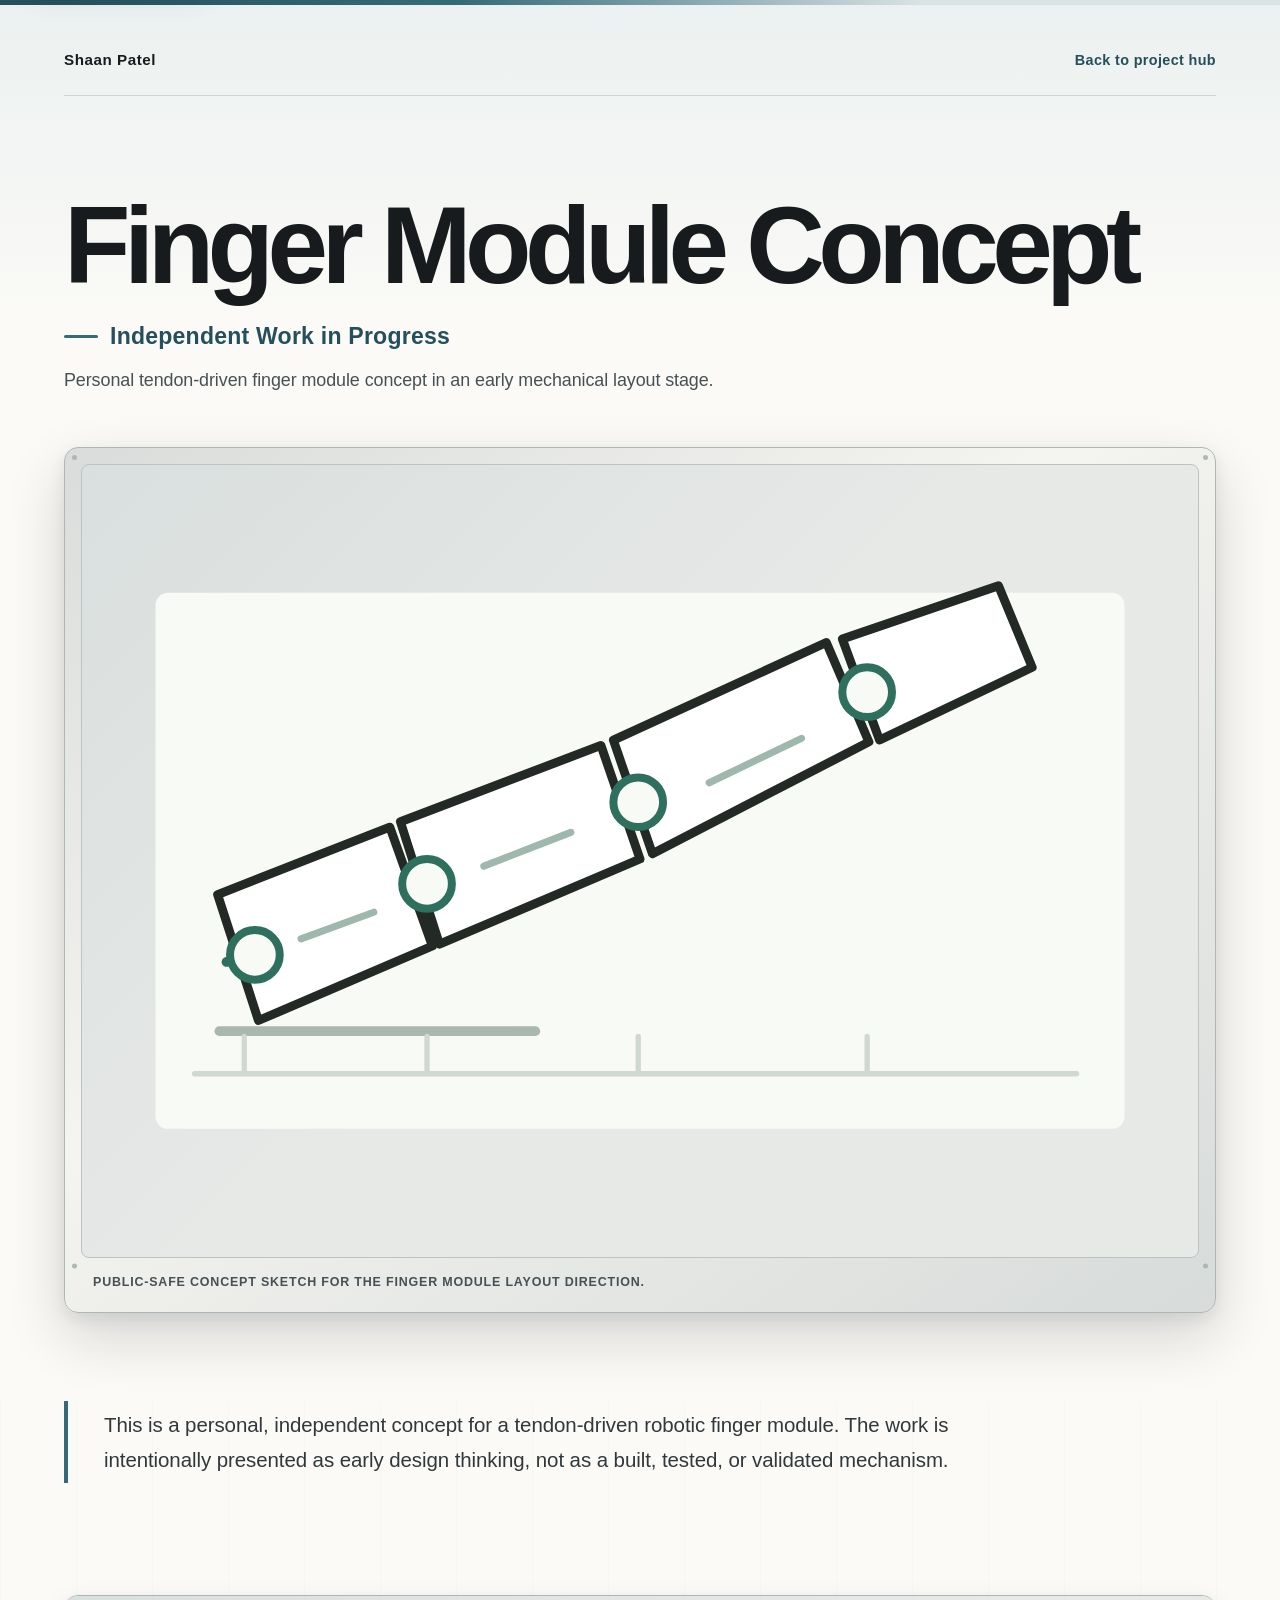
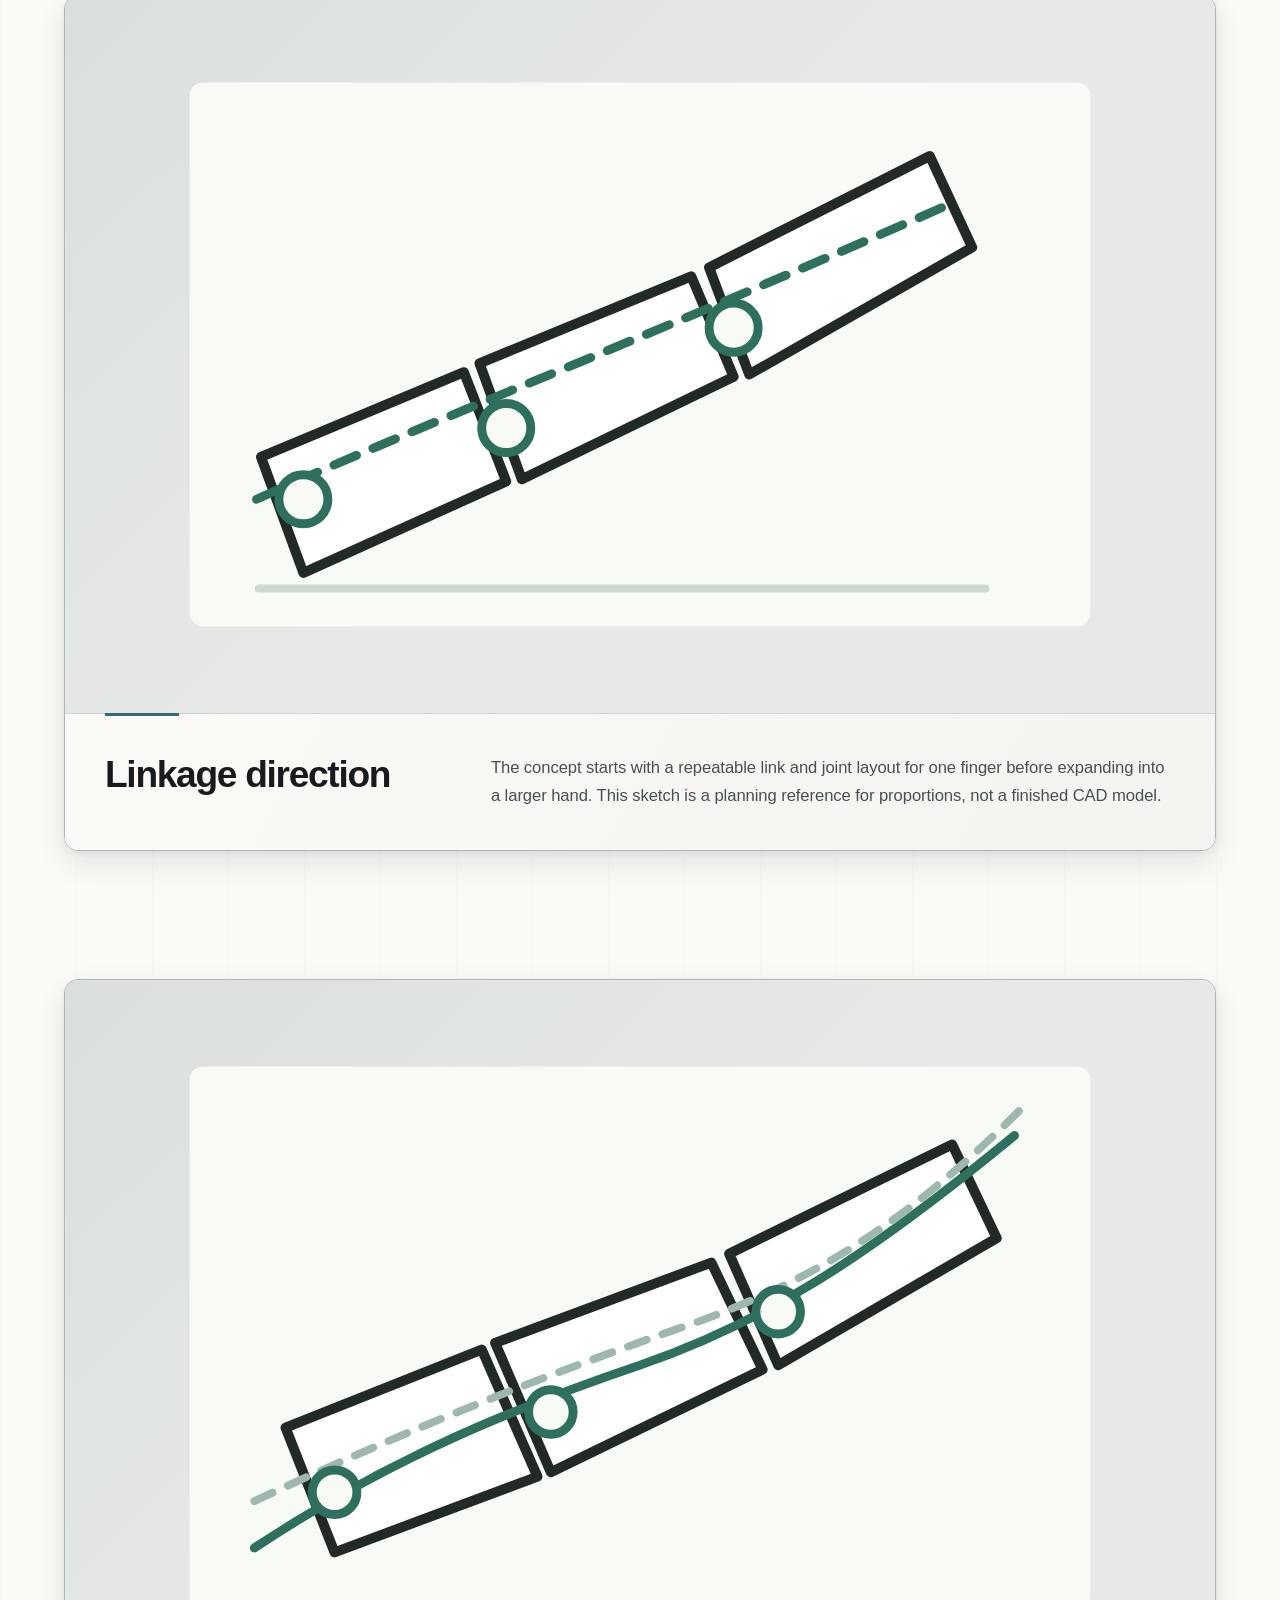
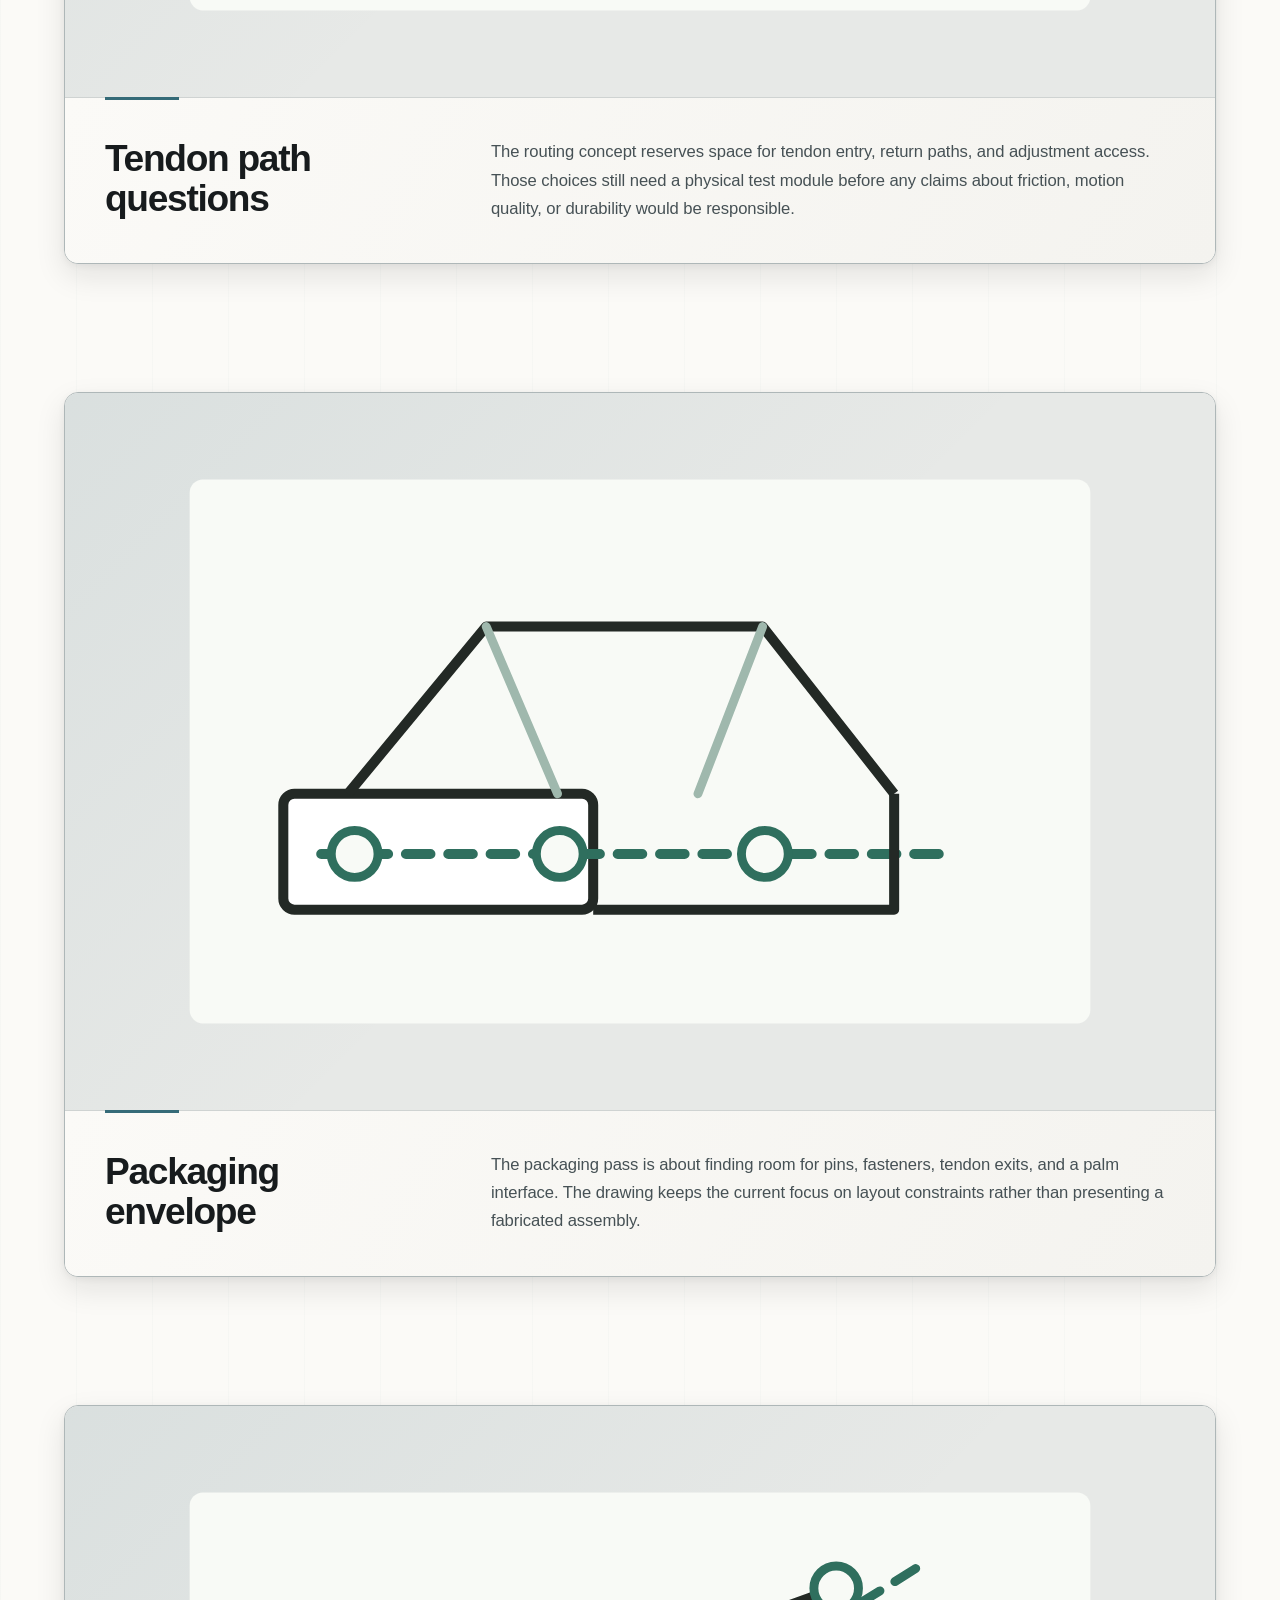
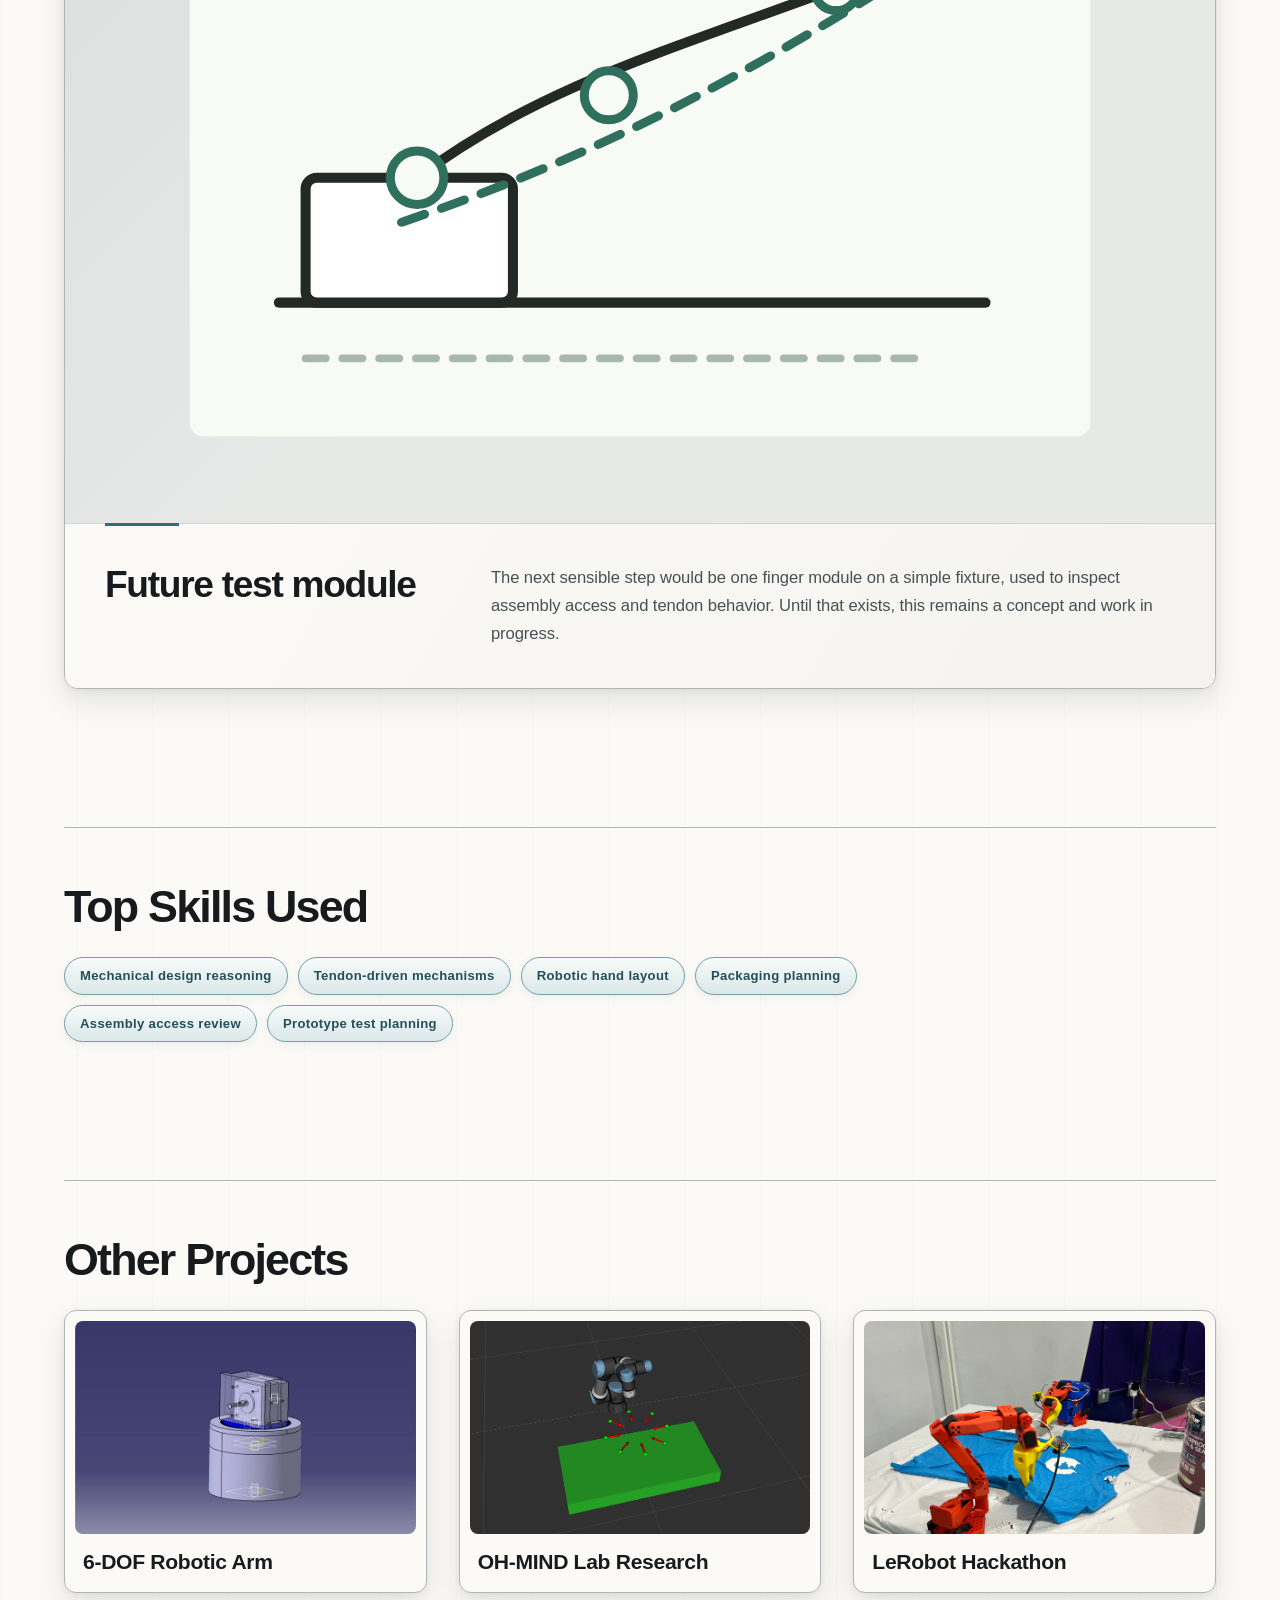
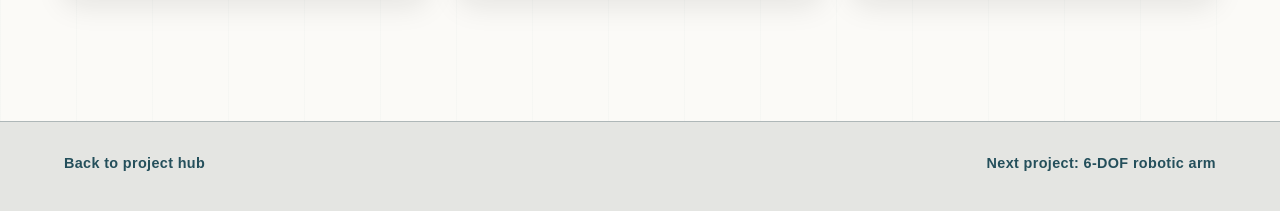
==== commit 6e28da9d: "Updates for first publish of the robotic arm project page. Updates include new images, updated text," ====
--- a/projects/finger-module-concept.html
+++ b/projects/finger-module-concept.html
@@ -22,7 +22,7 @@
       name="twitter:description"
       content="Early-stage independent mechanical design notes for a personal tendon-driven finger module concept."
     >
-    <link rel="stylesheet" href="../styles.css?v=20260622-1">
+    <link rel="stylesheet" href="../styles.css?v=20260710-1">
   </head>
   <body class="visual-project-page">
     <a class="skip-link" href="#project-content">Skip to project notes</a>
--- a/styles.css
+++ b/styles.css
@@ -1,25 +1,31 @@
 :root {
   color-scheme: light;
-  --bg: #f3f4f1;
-  --bg-alt: #e8ece7;
-  --paper: #ffffff;
-  --paper-soft: #fafbf8;
-  --ink: #0b0d0c;
-  --ink-soft: #232925;
-  --muted: #626862;
-  --muted-strong: #444d47;
-  --line: #d9dfd8;
-  --line-strong: #c2cbc2;
-  --dark: #050706;
-  --dark-soft: #111511;
-  --dark-panel: #151a16;
-  --dark-muted: #b7bdb6;
-  --accent: #2f6f5e;
-  --accent-strong: #1f5f4d;
-  --accent-soft: #dce9e2;
-  --shadow: 0 18px 44px rgba(11, 13, 12, 0.12);
-  --shadow-soft: 0 10px 30px rgba(11, 13, 12, 0.08);
-  --sans: Inter, Roboto, Arial, Helvetica, sans-serif;
+  --bg: #f2f3ef;
+  --bg-alt: #e8ebe7;
+  --paper: #fbfcf9;
+  --paper-soft: #f6f8f4;
+  --image-surface: #ecefeb;
+  --ink: #141816;
+  --ink-soft: #303834;
+  --muted: #5e6862;
+  --muted-strong: #46524b;
+  --line: #d5dbd5;
+  --line-strong: #bcc5be;
+  --dark: #0c100e;
+  --dark-soft: #141a16;
+  --dark-panel: #19211c;
+  --dark-muted: #b9c2bc;
+  --on-dark: #f7f9f6;
+  --dark-copy: #d7ddd8;
+  --accent: #2d6b57;
+  --accent-strong: #205440;
+  --accent-soft: #e0ebe4;
+  --accent-on-dark: #a7cfba;
+  --accent-border: #7fa895;
+  --focus-ring: #2d755d;
+  --shadow: 0 14px 34px rgba(20, 24, 22, 0.09);
+  --shadow-soft: 0 6px 20px rgba(20, 24, 22, 0.06);
+  --sans: ui-sans-serif, -apple-system, BlinkMacSystemFont, "Segoe UI", Roboto, Helvetica, Arial, sans-serif;
   --page: 1240px;
   --measure: 72ch;
   --radius: 6px;
@@ -38,7 +44,7 @@
   color: var(--ink);
   background: var(--bg);
   font-family: var(--sans);
-  line-height: 1.6;
+  line-height: 1.62;
   text-rendering: optimizeLegibility;
   -webkit-font-smoothing: antialiased;
 }
@@ -48,7 +54,7 @@
 }
 
 a:focus-visible {
-  outline: 3px solid var(--accent);
+  outline: 3px solid var(--focus-ring);
   outline-offset: 4px;
 }
 
@@ -85,7 +91,7 @@
   background: var(--paper);
   box-shadow: var(--shadow-soft);
   font-size: 0.9rem;
-  font-weight: 780;
+  font-weight: 700;
   text-decoration: none;
 }
 
@@ -103,10 +109,10 @@
   gap: 24px;
   min-height: 62px;
   padding: 0 clamp(20px, 5vw, 72px);
-  border-bottom: 1px solid rgba(255, 255, 255, 0.1);
-  color: #fff;
-  background: rgba(5, 7, 6, 0.95);
-  box-shadow: 0 1px 0 rgba(255, 255, 255, 0.04) !important;
+  border-bottom: 1px solid rgba(247, 249, 246, 0.1);
+  color: var(--on-dark);
+  background: rgba(12, 16, 14, 0.96);
+  box-shadow: 0 1px 0 rgba(247, 249, 246, 0.04) !important;
   backdrop-filter: blur(16px);
 }
 
@@ -121,7 +127,7 @@
 
 .brand {
   font-size: 0.95rem;
-  font-weight: 750;
+  font-weight: 700;
 }
 
 .nav-links {
@@ -134,12 +140,13 @@
 .nav-links a {
   color: var(--dark-muted);
   font-size: 0.84rem;
-  font-weight: 750;
+  font-weight: 600;
+  transition: color 160ms ease;
 }
 
 .nav-links a:hover,
 .nav-links a:focus-visible {
-  color: #fff;
+  color: var(--on-dark);
 }
 
 .intro {
@@ -195,8 +202,8 @@
   margin: 0;
   color: var(--accent);
   font-size: 0.72rem;
-  font-weight: 850;
-  letter-spacing: 0;
+  font-weight: 700;
+  letter-spacing: 0.12em;
   text-transform: uppercase;
 }
 
@@ -270,10 +277,10 @@
   position: relative;
   overflow: hidden;
   padding: 134px clamp(20px, 5vw, 72px) 118px;
-  color: #fff;
+  color: var(--on-dark);
   background:
-    linear-gradient(112deg, rgba(47, 111, 94, 0.2), transparent 36%),
-    linear-gradient(180deg, #050706 0%, #0c0f0d 100%);
+    linear-gradient(112deg, rgba(45, 107, 87, 0.18), transparent 36%),
+    linear-gradient(180deg, var(--dark) 0%, var(--dark-soft) 100%);
   isolation: isolate;
 }
 
@@ -298,18 +305,19 @@
 .home-intro h1 {
   max-width: 980px;
   margin: 0;
-  font-size: 6rem;
-  font-weight: 680;
-  letter-spacing: 0;
+  font-size: clamp(3.25rem, 7.5vw, 5.75rem);
+  font-weight: 700;
+  letter-spacing: -0.045em;
   line-height: 0.96;
 }
 
 .home-intro p {
   max-width: 760px;
   margin: 28px 0 0;
-  color: #d9ddd7;
-  font-size: 1.24rem;
-  line-height: 1.55;
+  color: var(--dark-copy);
+  font-size: clamp(1.07rem, 1.65vw, 1.22rem);
+  font-weight: 400;
+  line-height: 1.62;
 }
 
 .home-project-gallery {
@@ -325,18 +333,18 @@
 
 .home-project-heading h2 {
   margin: 0;
-  font-size: 5rem;
-  font-weight: 680;
-  letter-spacing: 0;
+  font-size: clamp(3rem, 5.8vw, 4.5rem);
+  font-weight: 700;
+  letter-spacing: -0.04em;
   line-height: 1;
 }
 
 .home-project-heading p {
-  margin: 20px 0 0;
-  color: var(--muted-strong);
-  font-size: 1.18rem;
-  font-weight: 680;
-  line-height: 1.4;
+  margin: 18px 0 0;
+  color: var(--muted);
+  font-size: 1.08rem;
+  font-weight: 500;
+  line-height: 1.5;
 }
 
 .home-project-grid {
@@ -354,9 +362,9 @@
   overflow: hidden;
   border: 1px solid var(--line);
   border-radius: var(--radius);
-  color: #fff;
-  background: #eef2ed;
-  box-shadow: 0 1px 0 rgba(11, 13, 12, 0.04);
+  color: var(--on-dark);
+  background: var(--image-surface);
+  box-shadow: 0 1px 0 rgba(20, 24, 22, 0.04);
   isolation: isolate;
   text-decoration: none;
   transition: border-color 180ms ease, box-shadow 180ms ease, transform 180ms ease;
@@ -368,17 +376,17 @@
   z-index: 1;
   content: "";
   background:
-    linear-gradient(180deg, transparent 40%, rgba(5, 7, 6, 0.78) 100%),
-    linear-gradient(0deg, rgba(5, 7, 6, 0.14), rgba(5, 7, 6, 0.14));
-  opacity: 0;
+    linear-gradient(180deg, transparent 24%, rgba(12, 16, 14, 0.62) 60%, rgba(12, 16, 14, 0.92) 100%),
+    linear-gradient(0deg, rgba(12, 16, 14, 0.06), rgba(12, 16, 14, 0.06));
+  opacity: 1;
   transition: opacity 180ms ease;
 }
 
 .home-project-card:hover,
 .home-project-card:focus-visible {
-  border-color: rgba(47, 111, 94, 0.58);
+  border-color: var(--accent-border);
   box-shadow: var(--shadow);
-  transform: translateY(-3px);
+  transform: translateY(-2px);
 }
 
 .home-project-card:hover::after,
@@ -394,8 +402,8 @@
   aspect-ratio: 16 / 11;
   min-height: 0;
   background:
-    linear-gradient(135deg, rgba(47, 111, 94, 0.08), transparent 52%),
-    #eef2ed;
+    linear-gradient(135deg, rgba(45, 107, 87, 0.07), transparent 52%),
+    var(--image-surface);
 }
 
 .home-project-media img,
@@ -420,14 +428,14 @@
   z-index: 2;
   display: block;
   padding: 28px;
-  color: #fff;
-  font-size: 1.85rem;
-  font-weight: 720;
-  letter-spacing: 0;
-  line-height: 1.08;
-  opacity: 0;
-  text-shadow: 0 1px 20px rgba(0, 0, 0, 0.5);
-  transform: translateY(10px);
+  color: var(--on-dark);
+  font-size: clamp(1.4rem, 2vw, 1.72rem);
+  font-weight: 700;
+  letter-spacing: -0.015em;
+  line-height: 1.12;
+  opacity: 1;
+  text-shadow: 0 1px 16px rgba(0, 0, 0, 0.42);
+  transform: translateY(0);
   transition: opacity 180ms ease, transform 180ms ease;
 }
 
@@ -743,7 +751,7 @@
 .back-link {
   color: var(--accent-strong);
   font-size: 0.9rem;
-  font-weight: 780;
+  font-weight: 700;
 }
 
 .project-card-link {
@@ -770,11 +778,16 @@
 .contact-section h2 {
   max-width: 900px;
   font-size: 3rem;
+  font-weight: 700;
+  letter-spacing: -0.03em;
+  line-height: 1.04;
 }
 
 .contact-section p {
   max-width: 660px;
   margin: 22px 0 0;
+  font-weight: 400;
+  line-height: 1.65;
 }
 
 .contact-links {
@@ -796,15 +809,15 @@
   color: var(--ink);
   background: var(--paper);
   font-size: 1.18rem;
-  font-weight: 680;
+  font-weight: 600;
   text-decoration: none;
   transition: color 160ms ease, background 160ms ease;
 }
 
 .contact-links a:hover,
 .contact-links a:focus-visible {
-  color: #fff;
-  background: var(--dark);
+  color: var(--on-dark);
+  background: var(--dark-soft);
 }
 
 footer {
@@ -816,10 +829,22 @@
   border-top: 1px solid var(--line);
   color: var(--muted);
   background: var(--paper-soft);
+  font-size: 0.9rem;
 }
 
 footer p {
   margin: 0;
+}
+
+footer a {
+  color: var(--accent-strong);
+  font-weight: 600;
+  transition: color 160ms ease;
+}
+
+footer a:hover,
+footer a:focus-visible {
+  color: var(--ink);
 }
 
 .case-page,
@@ -1311,7 +1336,7 @@
 }
 
 .visual-project-title {
-  margin-top: clamp(48px, 8vw, 104px);
+  margin-top: clamp(48px, 7vw, 88px);
   margin-bottom: clamp(24px, 4vw, 36px);
 }
 
@@ -1319,19 +1344,19 @@
   max-width: 1120px;
   margin: 0;
   color: var(--ink);
-  font-size: clamp(3.8rem, 9vw, 7.6rem);
-  font-weight: 680;
-  letter-spacing: 0;
-  line-height: 0.94;
+  font-size: clamp(3.4rem, 8vw, 6.8rem);
+  font-weight: 700;
+  letter-spacing: -0.045em;
+  line-height: 0.95;
 }
 
 .visual-project-subtitle {
   margin: 18px 0 0;
   color: var(--accent-strong);
   font-size: clamp(1.1rem, 2vw, 1.55rem);
-  font-weight: 760;
-  letter-spacing: 0;
-  line-height: 1.2;
+  font-weight: 600;
+  letter-spacing: -0.01em;
+  line-height: 1.24;
 }
 
 .visual-project-status {
@@ -1339,12 +1364,12 @@
   margin: 13px 0 0;
   color: var(--muted-strong);
   font-size: clamp(1rem, 1.35vw, 1.14rem);
-  font-weight: 690;
-  line-height: 1.42;
+  font-weight: 500;
+  line-height: 1.5;
 }
 
 .visual-project-hero {
-  margin-bottom: clamp(34px, 6vw, 76px);
+  margin-bottom: clamp(34px, 5vw, 64px);
 }
 
 .visual-project-hero,
@@ -1358,9 +1383,11 @@
 .visual-step .visual-concept-sketch {
   display: block;
   width: 100%;
+  border: 1px solid var(--line);
+  border-radius: var(--radius);
   background:
-    linear-gradient(135deg, rgba(47, 111, 94, 0.07), transparent 50%),
-    #eef2ed;
+    linear-gradient(135deg, rgba(45, 107, 87, 0.06), transparent 50%),
+    var(--image-surface);
   object-fit: contain;
 }
 
@@ -1374,9 +1401,9 @@
   max-width: 780px;
   margin: 12px 0 0;
   color: var(--muted-strong);
-  font-size: 0.92rem;
-  font-weight: 700;
-  line-height: 1.45;
+  font-size: 0.9rem;
+  font-weight: 500;
+  line-height: 1.5;
 }
 
 .visual-project-main {
@@ -1385,14 +1412,15 @@
 
 .visual-project-intro {
   max-width: 880px;
-  margin-bottom: clamp(56px, 8vw, 96px);
+  margin-bottom: clamp(52px, 7vw, 80px);
 }
 
 .visual-project-intro p {
   margin: 0;
   color: var(--muted-strong);
   font-size: clamp(1.05rem, 1.5vw, 1.2rem);
-  line-height: 1.56;
+  font-weight: 400;
+  line-height: 1.66;
 }
 
 .visual-project-intro p + p {
@@ -1401,7 +1429,7 @@
 
 .visual-walkthrough {
   display: grid;
-  gap: clamp(58px, 9vw, 118px);
+  gap: clamp(56px, 8vw, 96px);
 }
 
 .visual-step figure {
@@ -1424,16 +1452,16 @@
   gap: clamp(20px, 5vw, 72px);
   align-items: start;
   margin-top: 16px;
-  padding-bottom: clamp(28px, 5vw, 52px);
+  padding-bottom: clamp(24px, 3vw, 32px);
 }
 
 .visual-step h2 {
   margin: 0;
   color: var(--ink);
   font-size: clamp(1.45rem, 2.7vw, 2.25rem);
-  font-weight: 680;
-  letter-spacing: 0;
-  line-height: 1.06;
+  font-weight: 700;
+  letter-spacing: -0.025em;
+  line-height: 1.08;
 }
 
 .visual-step p {
@@ -1441,12 +1469,13 @@
   margin: 0;
   color: var(--muted-strong);
   font-size: clamp(1rem, 1.3vw, 1.12rem);
-  line-height: 1.58;
+  font-weight: 400;
+  line-height: 1.64;
 }
 
 .visual-skills,
 .visual-other-projects {
-  margin-top: clamp(64px, 9vw, 112px);
+  margin-top: clamp(60px, 8vw, 96px);
 }
 
 .visual-skills h2,
@@ -1454,8 +1483,8 @@
   margin: 0 0 20px;
   color: var(--ink);
   font-size: clamp(1.55rem, 3vw, 2.4rem);
-  font-weight: 680;
-  letter-spacing: 0;
+  font-weight: 700;
+  letter-spacing: -0.025em;
   line-height: 1.08;
 }
 
@@ -1476,7 +1505,7 @@
   color: var(--ink-soft);
   background: var(--paper-soft);
   font-size: 0.88rem;
-  font-weight: 760;
+  font-weight: 600;
   line-height: 1.2;
 }
 
@@ -1491,10 +1520,11 @@
   min-width: 0;
   color: var(--ink);
   font-size: clamp(1.05rem, 1.7vw, 1.35rem);
-  font-weight: 720;
-  letter-spacing: 0;
+  font-weight: 700;
+  letter-spacing: -0.015em;
   line-height: 1.14;
   text-decoration: none;
+  transition: color 160ms ease;
 }
 
 .visual-project-link:hover,
@@ -1507,9 +1537,11 @@
   aspect-ratio: 16 / 10;
   margin-bottom: 13px;
   overflow: hidden;
+  border: 1px solid var(--line);
+  border-radius: var(--radius);
   background:
-    linear-gradient(135deg, rgba(47, 111, 94, 0.08), transparent 52%),
-    #eef2ed;
+    linear-gradient(135deg, rgba(45, 107, 87, 0.07), transparent 52%),
+    var(--image-surface);
 }
 
 .visual-project-thumb img,
@@ -1556,7 +1588,7 @@
   }
 
   .visual-project-title h1 {
-    font-size: clamp(3.05rem, 15vw, 4.4rem);
+    font-size: clamp(3.05rem, 14vw, 4.4rem);
     line-height: 0.96;
   }
 
@@ -1580,7 +1612,7 @@
   .visual-step figcaption {
     grid-template-columns: 1fr;
     gap: 10px;
-    padding-bottom: 34px;
+    padding-bottom: 28px;
   }
 
   .visual-walkthrough {
@@ -1608,10 +1640,6 @@
 @media (max-width: 1180px) {
   .intro h1 {
     font-size: 5.6rem;
-  }
-
-  .home-intro h1 {
-    font-size: 5.2rem;
   }
 
   .case-title h1 {
@@ -1670,14 +1698,6 @@
     padding-bottom: 96px;
   }
 
-  .home-intro h1 {
-    font-size: 4.45rem;
-  }
-
-  .home-project-heading h2 {
-    font-size: 4rem;
-  }
-
   .section-heading h2 {
     font-size: 3rem;
   }
@@ -1737,22 +1757,9 @@
     padding-bottom: 76px;
   }
 
-  .home-intro h1 {
-    font-size: 3.45rem;
-    line-height: 1;
-  }
-
-  .home-intro p {
-    font-size: 1.06rem;
-  }
-
   .home-project-gallery {
     padding-top: 70px;
     padding-bottom: 84px;
-  }
-
-  .home-project-heading h2 {
-    font-size: 3.2rem;
   }
 
   .home-project-grid {
@@ -1768,7 +1775,6 @@
 
   .home-project-title {
     padding: 22px;
-    font-size: 1.45rem;
   }
 
   .intro-cta {
@@ -1886,3 +1892,738 @@
     animation-iteration-count: 1 !important;
   }
 }
+
+/* Visible visual polish: machined graphite, warm aluminum, and oxidized steel blue. */
+:root {
+  --bg: #edece8;
+  --bg-alt: #e4e5e2;
+  --paper: #fbfaf7;
+  --paper-soft: #f4f3ef;
+  --image-surface: #e7e9e7;
+  --ink: #171b1d;
+  --ink-soft: #31383b;
+  --muted: #626b6e;
+  --muted-strong: #465155;
+  --line: #cfd3d2;
+  --line-strong: #aeb7b8;
+  --dark: #101517;
+  --dark-soft: #182024;
+  --dark-panel: #202a2e;
+  --dark-muted: #b8c1c3;
+  --on-dark: #f7f7f4;
+  --dark-copy: #d5dcdd;
+  --accent: #356b78;
+  --accent-strong: #244f5b;
+  --accent-soft: #dce8ea;
+  --accent-on-dark: #9bc4cc;
+  --accent-border: #789da5;
+  --focus-ring: #2f7384;
+  --shadow: 0 24px 58px rgba(16, 21, 23, 0.16), 0 6px 16px rgba(16, 21, 23, 0.08);
+  --shadow-soft: 0 12px 30px rgba(16, 21, 23, 0.1), 0 2px 7px rgba(16, 21, 23, 0.05);
+  --shadow-raised: 0 34px 72px rgba(16, 21, 23, 0.21), 0 9px 22px rgba(16, 21, 23, 0.12);
+  --radius: 12px;
+  --radius-small: 8px;
+}
+
+body {
+  letter-spacing: -0.005em;
+}
+
+.site-header {
+  min-height: 68px;
+  border-bottom-color: rgba(155, 196, 204, 0.2);
+  background: rgba(16, 21, 23, 0.94);
+  box-shadow: 0 10px 30px rgba(8, 12, 13, 0.16) !important;
+}
+
+.brand {
+  letter-spacing: 0.035em;
+}
+
+.nav-links a,
+.back-link,
+.footer-link {
+  letter-spacing: 0.025em;
+}
+
+.home-intro {
+  padding-top: clamp(138px, 14vw, 188px);
+  padding-bottom: clamp(112px, 12vw, 154px);
+  border-bottom: 1px solid rgba(155, 196, 204, 0.28);
+  background:
+    radial-gradient(circle at 83% 18%, rgba(53, 107, 120, 0.3), transparent 28%),
+    linear-gradient(115deg, rgba(53, 107, 120, 0.2), transparent 42%),
+    linear-gradient(180deg, #0d1214 0%, var(--dark-soft) 100%);
+}
+
+.home-intro::before {
+  background-image:
+    linear-gradient(rgba(155, 196, 204, 0.065) 1px, transparent 1px),
+    linear-gradient(90deg, rgba(155, 196, 204, 0.065) 1px, transparent 1px);
+  background-size: 52px 52px;
+  mask-image: linear-gradient(120deg, rgba(0, 0, 0, 0.96), rgba(0, 0, 0, 0.2) 72%, transparent);
+}
+
+.home-intro::after {
+  position: absolute;
+  top: clamp(76px, 9vw, 112px);
+  bottom: clamp(76px, 9vw, 112px);
+  left: clamp(20px, 5vw, 72px);
+  width: 4px;
+  border-radius: 99px;
+  content: "";
+  background: linear-gradient(180deg, var(--accent-on-dark), rgba(155, 196, 204, 0.08));
+  box-shadow: 0 0 28px rgba(155, 196, 204, 0.2);
+}
+
+.home-intro-copy {
+  padding-left: clamp(24px, 4vw, 52px);
+}
+
+.home-intro h1 {
+  max-width: 1050px;
+  font-size: clamp(3.75rem, 8.25vw, 6.85rem);
+  font-weight: 735;
+  letter-spacing: -0.058em;
+  line-height: 0.89;
+  text-wrap: balance;
+}
+
+.home-intro p {
+  max-width: 720px;
+  margin-top: 34px;
+  border-left: 1px solid rgba(155, 196, 204, 0.42);
+  padding-left: 20px;
+  color: var(--dark-copy);
+  font-size: clamp(1.08rem, 1.7vw, 1.28rem);
+  line-height: 1.68;
+}
+
+.home-project-gallery {
+  position: relative;
+  padding-top: clamp(94px, 10vw, 136px);
+  padding-bottom: clamp(108px, 12vw, 154px);
+  overflow: hidden;
+  background:
+    linear-gradient(90deg, rgba(53, 107, 120, 0.035) 1px, transparent 1px),
+    linear-gradient(180deg, #f3f2ee 0%, var(--bg) 44%, #e8e8e4 100%);
+  background-size: 72px 100%, auto;
+}
+
+.home-project-heading {
+  position: relative;
+  width: min(100%, 980px);
+}
+
+.home-project-heading::before {
+  display: block;
+  width: 54px;
+  height: 4px;
+  margin: 0 auto 24px;
+  border-radius: 99px;
+  content: "";
+  background: var(--accent);
+}
+
+.home-project-heading h2 {
+  font-size: clamp(3.5rem, 6.5vw, 5.65rem);
+  font-weight: 735;
+  letter-spacing: -0.055em;
+  line-height: 0.92;
+}
+
+.home-project-heading p {
+  display: inline-flex;
+  align-items: center;
+  gap: 11px;
+  min-height: 40px;
+  margin-top: 26px;
+  border: 1px solid var(--line-strong);
+  border-radius: 999px;
+  padding: 0 18px;
+  color: var(--muted-strong);
+  background: rgba(251, 250, 247, 0.78);
+  box-shadow: 0 4px 14px rgba(16, 21, 23, 0.06);
+  font-size: 0.83rem;
+  font-weight: 750;
+  letter-spacing: 0.075em;
+  line-height: 1;
+  text-transform: uppercase;
+}
+
+.home-project-heading p::before {
+  width: 7px;
+  height: 7px;
+  border-radius: 50%;
+  content: "";
+  background: var(--accent);
+  box-shadow: 0 0 0 4px var(--accent-soft);
+}
+
+.home-project-grid {
+  gap: clamp(24px, 3.5vw, 46px);
+  width: min(100%, 1320px);
+  margin-top: clamp(52px, 6vw, 76px);
+}
+
+.home-project-card {
+  border-color: var(--line-strong);
+  border-radius: 14px;
+  background: var(--dark-panel);
+  box-shadow: var(--shadow-soft);
+  outline: 1px solid rgba(255, 255, 255, 0.5);
+  outline-offset: -2px;
+  transform: translateZ(0);
+  transition: border-color 240ms ease, box-shadow 240ms ease, transform 240ms ease;
+}
+
+.home-project-card::before {
+  position: absolute;
+  inset: 9px;
+  z-index: 2;
+  border: 1px solid rgba(247, 247, 244, 0.2);
+  border-radius: 8px;
+  content: "";
+  pointer-events: none;
+  transition: border-color 240ms ease;
+}
+
+.home-project-card::after {
+  background:
+    linear-gradient(180deg, rgba(16, 21, 23, 0.02) 30%, rgba(16, 21, 23, 0.62) 68%, rgba(16, 21, 23, 0.96) 100%),
+    linear-gradient(135deg, rgba(53, 107, 120, 0.08), transparent 54%);
+}
+
+.home-project-card:hover,
+.home-project-card:focus-visible {
+  border-color: var(--accent-border);
+  box-shadow: var(--shadow-raised);
+  transform: translateY(-8px);
+}
+
+.home-project-card:hover::before,
+.home-project-card:focus-visible::before {
+  border-color: rgba(155, 196, 204, 0.62);
+}
+
+.home-project-media {
+  aspect-ratio: 16 / 10;
+  overflow: hidden;
+  background:
+    linear-gradient(135deg, rgba(53, 107, 120, 0.11), transparent 52%),
+    var(--image-surface);
+}
+
+.home-project-media img,
+.home-project-media .concept-sketch {
+  transition: filter 300ms ease, transform 500ms cubic-bezier(0.2, 0.7, 0.2, 1);
+}
+
+.home-project-media img {
+  object-position: center;
+}
+
+.home-project-card:hover .home-project-media img,
+.home-project-card:focus-visible .home-project-media img,
+.home-project-card:hover .home-project-media .concept-sketch,
+.home-project-card:focus-visible .home-project-media .concept-sketch {
+  filter: saturate(0.92) contrast(1.04);
+  transform: scale(1.045);
+}
+
+.home-project-title {
+  display: flex;
+  align-items: flex-end;
+  justify-content: space-between;
+  gap: 20px;
+  padding: clamp(24px, 3vw, 36px);
+  font-size: clamp(1.45rem, 2.25vw, 2rem);
+  font-weight: 735;
+  letter-spacing: -0.03em;
+  line-height: 1.05;
+}
+
+.home-project-title::after {
+  display: grid;
+  flex: 0 0 36px;
+  width: 36px;
+  height: 36px;
+  place-items: center;
+  border: 1px solid rgba(247, 247, 244, 0.48);
+  border-radius: 50%;
+  content: "\2197";
+  color: var(--accent-on-dark);
+  font-size: 1rem;
+  line-height: 1;
+  transform: translateY(2px);
+  transition: color 200ms ease, background 200ms ease, transform 200ms ease;
+}
+
+.home-project-card:hover .home-project-title::after,
+.home-project-card:focus-visible .home-project-title::after {
+  color: var(--dark);
+  background: var(--accent-on-dark);
+  transform: translate(2px, -2px);
+}
+
+.contact-section {
+  border-top-color: var(--line-strong);
+  background: var(--paper);
+}
+
+.contact-links {
+  border-radius: var(--radius);
+  box-shadow: var(--shadow-soft);
+}
+
+.visual-project-page {
+  background:
+    linear-gradient(90deg, rgba(53, 107, 120, 0.025) 1px, transparent 1px),
+    var(--paper);
+  background-size: 76px 100%, auto;
+}
+
+.visual-project-header {
+  position: relative;
+  padding-top: clamp(26px, 4vw, 48px);
+  overflow: hidden;
+  background:
+    linear-gradient(180deg, rgba(220, 232, 234, 0.52) 0, rgba(251, 250, 247, 0) 330px),
+    var(--paper);
+}
+
+.visual-project-header::before {
+  position: absolute;
+  top: 0;
+  right: 0;
+  left: 0;
+  height: 5px;
+  content: "";
+  background: linear-gradient(90deg, var(--accent-strong), var(--accent), rgba(53, 107, 120, 0.1) 72%);
+}
+
+.visual-project-nav {
+  border-bottom: 1px solid var(--line);
+  padding-bottom: 22px;
+}
+
+.visual-project-title {
+  margin-top: clamp(62px, 8vw, 104px);
+  margin-bottom: clamp(34px, 5vw, 52px);
+}
+
+.visual-project-title h1 {
+  max-width: 1200px;
+  font-size: clamp(3.8rem, 8.5vw, 7.6rem);
+  font-weight: 745;
+  letter-spacing: -0.06em;
+  line-height: 0.88;
+  text-wrap: balance;
+}
+
+.visual-project-subtitle {
+  display: flex;
+  align-items: center;
+  gap: 12px;
+  margin-top: 28px;
+  color: var(--accent-strong);
+  font-size: clamp(1.08rem, 1.8vw, 1.45rem);
+  font-weight: 735;
+  letter-spacing: 0.01em;
+}
+
+.visual-project-subtitle::before {
+  width: 34px;
+  height: 3px;
+  border-radius: 99px;
+  content: "";
+  background: var(--accent);
+}
+
+.visual-project-status {
+  margin-top: 16px;
+  font-size: clamp(1.03rem, 1.4vw, 1.18rem);
+  line-height: 1.62;
+}
+
+.visual-project-hero {
+  position: relative;
+  margin-bottom: clamp(54px, 7vw, 88px);
+  border: 1px solid var(--line-strong);
+  border-radius: 14px;
+  padding: clamp(10px, 1.3vw, 16px);
+  background: linear-gradient(145deg, #d9dcda, #f4f4f0 42%, #d7dbd9);
+  box-shadow: var(--shadow);
+}
+
+.visual-project-hero::before,
+.visual-project-hero::after {
+  position: absolute;
+  top: 7px;
+  z-index: 2;
+  width: 5px;
+  height: 5px;
+  border-radius: 50%;
+  content: "";
+  background: var(--line-strong);
+  box-shadow: 0 calc(clamp(360px, 62vw, 840px) + 15px) 0 var(--line-strong);
+}
+
+.visual-project-hero::before {
+  left: 7px;
+}
+
+.visual-project-hero::after {
+  right: 7px;
+}
+
+.visual-project-hero img,
+.visual-project-hero .visual-concept-sketch {
+  border-color: #bcc3c3;
+  border-radius: var(--radius-small);
+  background:
+    linear-gradient(135deg, rgba(53, 107, 120, 0.08), transparent 50%),
+    var(--image-surface);
+}
+
+.visual-project-hero figcaption {
+  max-width: none;
+  margin: 0;
+  padding: 15px 12px 4px;
+  color: var(--muted-strong);
+  font-size: 0.78rem;
+  font-weight: 725;
+  letter-spacing: 0.065em;
+  line-height: 1.5;
+  text-transform: uppercase;
+}
+
+.visual-project-main {
+  padding-bottom: clamp(76px, 10vw, 132px);
+}
+
+.visual-project-intro {
+  position: relative;
+  max-width: 940px;
+  margin-bottom: clamp(72px, 9vw, 112px);
+  border-left: 4px solid var(--accent);
+  padding: 6px 0 6px clamp(22px, 3vw, 36px);
+}
+
+.visual-project-intro p {
+  color: var(--ink-soft);
+  font-size: clamp(1.08rem, 1.6vw, 1.28rem);
+  line-height: 1.72;
+}
+
+.visual-walkthrough {
+  gap: clamp(78px, 10vw, 132px);
+}
+
+.visual-step figure {
+  overflow: hidden;
+  border: 1px solid var(--line-strong);
+  border-radius: 14px;
+  background: var(--paper);
+  box-shadow: var(--shadow-soft);
+}
+
+.visual-step img,
+.visual-step .visual-concept-sketch {
+  border: 0;
+  border-radius: 0;
+  background:
+    linear-gradient(135deg, rgba(53, 107, 120, 0.075), transparent 52%),
+    var(--image-surface);
+}
+
+.visual-step figcaption {
+  position: relative;
+  gap: clamp(26px, 5vw, 76px);
+  margin-top: 0;
+  border-top: 1px solid var(--line);
+  padding: clamp(24px, 3.4vw, 40px);
+  background: linear-gradient(120deg, var(--paper) 0%, var(--paper-soft) 100%);
+}
+
+.visual-step figcaption::before {
+  position: absolute;
+  top: -1px;
+  left: clamp(24px, 3.4vw, 40px);
+  width: 74px;
+  height: 3px;
+  content: "";
+  background: var(--accent);
+}
+
+.visual-step h2 {
+  font-size: clamp(1.55rem, 2.9vw, 2.5rem);
+  font-weight: 735;
+  letter-spacing: -0.035em;
+}
+
+.visual-step p {
+  color: var(--muted-strong);
+  line-height: 1.7;
+}
+
+.visual-skills,
+.visual-other-projects {
+  margin-top: clamp(82px, 11vw, 138px);
+  border-top: 1px solid var(--line-strong);
+  padding-top: clamp(34px, 5vw, 54px);
+}
+
+.visual-skills h2,
+.visual-other-projects h2 {
+  margin-bottom: 26px;
+  font-size: clamp(1.9rem, 3.5vw, 2.85rem);
+  font-weight: 735;
+  letter-spacing: -0.04em;
+}
+
+.visual-skill-list {
+  gap: 10px;
+}
+
+.visual-skill-list li {
+  border-color: var(--accent-border);
+  border-radius: 999px;
+  padding: 10px 15px;
+  color: var(--accent-strong);
+  background: linear-gradient(180deg, #f7fbfa, var(--accent-soft));
+  box-shadow: 0 3px 10px rgba(36, 79, 91, 0.07);
+  font-size: 0.82rem;
+  font-weight: 735;
+  letter-spacing: 0.025em;
+}
+
+.visual-project-link-grid {
+  gap: clamp(20px, 3vw, 32px);
+}
+
+.visual-project-link {
+  overflow: hidden;
+  border: 1px solid var(--line-strong);
+  border-radius: var(--radius);
+  padding: 10px 10px 18px;
+  background: var(--paper);
+  box-shadow: var(--shadow-soft);
+  font-size: clamp(1.05rem, 1.7vw, 1.32rem);
+  transition: color 200ms ease, border-color 200ms ease, box-shadow 200ms ease, transform 200ms ease;
+}
+
+.visual-project-link:hover,
+.visual-project-link:focus-visible {
+  border-color: var(--accent-border);
+  color: var(--accent-strong);
+  box-shadow: var(--shadow);
+  transform: translateY(-5px);
+}
+
+.visual-project-thumb {
+  margin-bottom: 16px;
+  border: 0;
+  border-radius: var(--radius-small);
+}
+
+.visual-project-thumb img,
+.visual-project-thumb svg {
+  transition: transform 360ms ease;
+}
+
+.visual-project-link:hover .visual-project-thumb img,
+.visual-project-link:focus-visible .visual-project-thumb img,
+.visual-project-link:hover .visual-project-thumb svg,
+.visual-project-link:focus-visible .visual-project-thumb svg {
+  transform: scale(1.04);
+}
+
+.visual-project-link > :last-child:not(.visual-project-thumb) {
+  display: block;
+  padding-inline: 8px;
+}
+
+.visual-project-footer {
+  border-top-color: var(--line-strong);
+  background: var(--bg-alt);
+}
+
+@media (max-width: 760px) {
+  .site-header {
+    min-height: 62px;
+  }
+
+  .home-intro {
+    padding-top: 104px;
+    padding-bottom: 88px;
+  }
+
+  .home-intro::after {
+    top: 70px;
+    bottom: 64px;
+  }
+
+  .home-intro-copy {
+    padding-left: 22px;
+  }
+
+  .home-intro h1 {
+    font-size: clamp(3.25rem, 15vw, 4.75rem);
+    line-height: 0.92;
+  }
+
+  .home-intro p {
+    margin-top: 28px;
+    padding-left: 15px;
+    font-size: 1.05rem;
+  }
+
+  .home-project-gallery {
+    padding-top: 78px;
+    padding-bottom: 94px;
+    background-size: 48px 100%, auto;
+  }
+
+  .home-project-heading::before {
+    margin-bottom: 20px;
+  }
+
+  .home-project-heading h2 {
+    font-size: clamp(3.15rem, 15vw, 4.45rem);
+  }
+
+  .home-project-heading p {
+    min-height: 38px;
+    margin-top: 22px;
+    padding-inline: 15px;
+    font-size: 0.72rem;
+    letter-spacing: 0.06em;
+  }
+
+  .home-project-grid {
+    gap: 25px;
+    margin-top: 44px;
+  }
+
+  .home-project-card:hover,
+  .home-project-card:focus-visible {
+    transform: translateY(-4px);
+  }
+
+  .home-project-title {
+    padding: 24px;
+    font-size: clamp(1.4rem, 6vw, 1.75rem);
+  }
+
+  .home-project-title::after {
+    flex-basis: 34px;
+    width: 34px;
+    height: 34px;
+  }
+
+  .visual-project-header {
+    padding-top: 28px;
+  }
+
+  .visual-project-nav {
+    padding-bottom: 18px;
+  }
+
+  .visual-project-title {
+    margin-top: 54px;
+    margin-bottom: 34px;
+  }
+
+  .visual-project-title h1 {
+    font-size: clamp(3.2rem, 15vw, 4.65rem);
+    line-height: 0.92;
+  }
+
+  .visual-project-subtitle {
+    margin-top: 23px;
+    font-size: 1.05rem;
+  }
+
+  .visual-project-hero {
+    margin-bottom: 58px;
+    border-radius: 10px;
+    padding: 7px;
+  }
+
+  .visual-project-hero::before,
+  .visual-project-hero::after {
+    display: none;
+  }
+
+  .visual-project-hero figcaption {
+    padding: 13px 9px 5px;
+    font-size: 0.69rem;
+    letter-spacing: 0.05em;
+  }
+
+  .visual-project-intro {
+    margin-bottom: 62px;
+    padding-left: 19px;
+  }
+
+  .visual-walkthrough {
+    gap: 68px;
+  }
+
+  .visual-step figure {
+    border-radius: 10px;
+  }
+
+  .visual-step figcaption {
+    gap: 12px;
+    padding: 26px 22px 28px;
+  }
+
+  .visual-step figcaption::before {
+    left: 22px;
+  }
+
+  .visual-skills,
+  .visual-other-projects {
+    margin-top: 76px;
+    padding-top: 34px;
+  }
+
+  .visual-project-link {
+    padding: 9px 9px 17px;
+  }
+}
+
+@media (max-width: 420px) {
+  .home-intro h1,
+  .visual-project-title h1 {
+    hyphens: auto;
+  }
+
+  .home-project-gallery,
+  .visual-project-main {
+    padding-right: 16px;
+    padding-left: 16px;
+  }
+
+  .home-project-title {
+    padding: 20px;
+  }
+
+  .visual-project-hero img,
+  .visual-step img,
+  .visual-project-hero .visual-concept-sketch,
+  .visual-step .visual-concept-sketch {
+    height: clamp(278px, 86vw, 360px);
+  }
+}
+
+@media (prefers-reduced-motion: reduce) {
+  .home-project-card:hover,
+  .home-project-card:focus-visible,
+  .visual-project-link:hover,
+  .visual-project-link:focus-visible {
+    transform: none;
+  }
+}
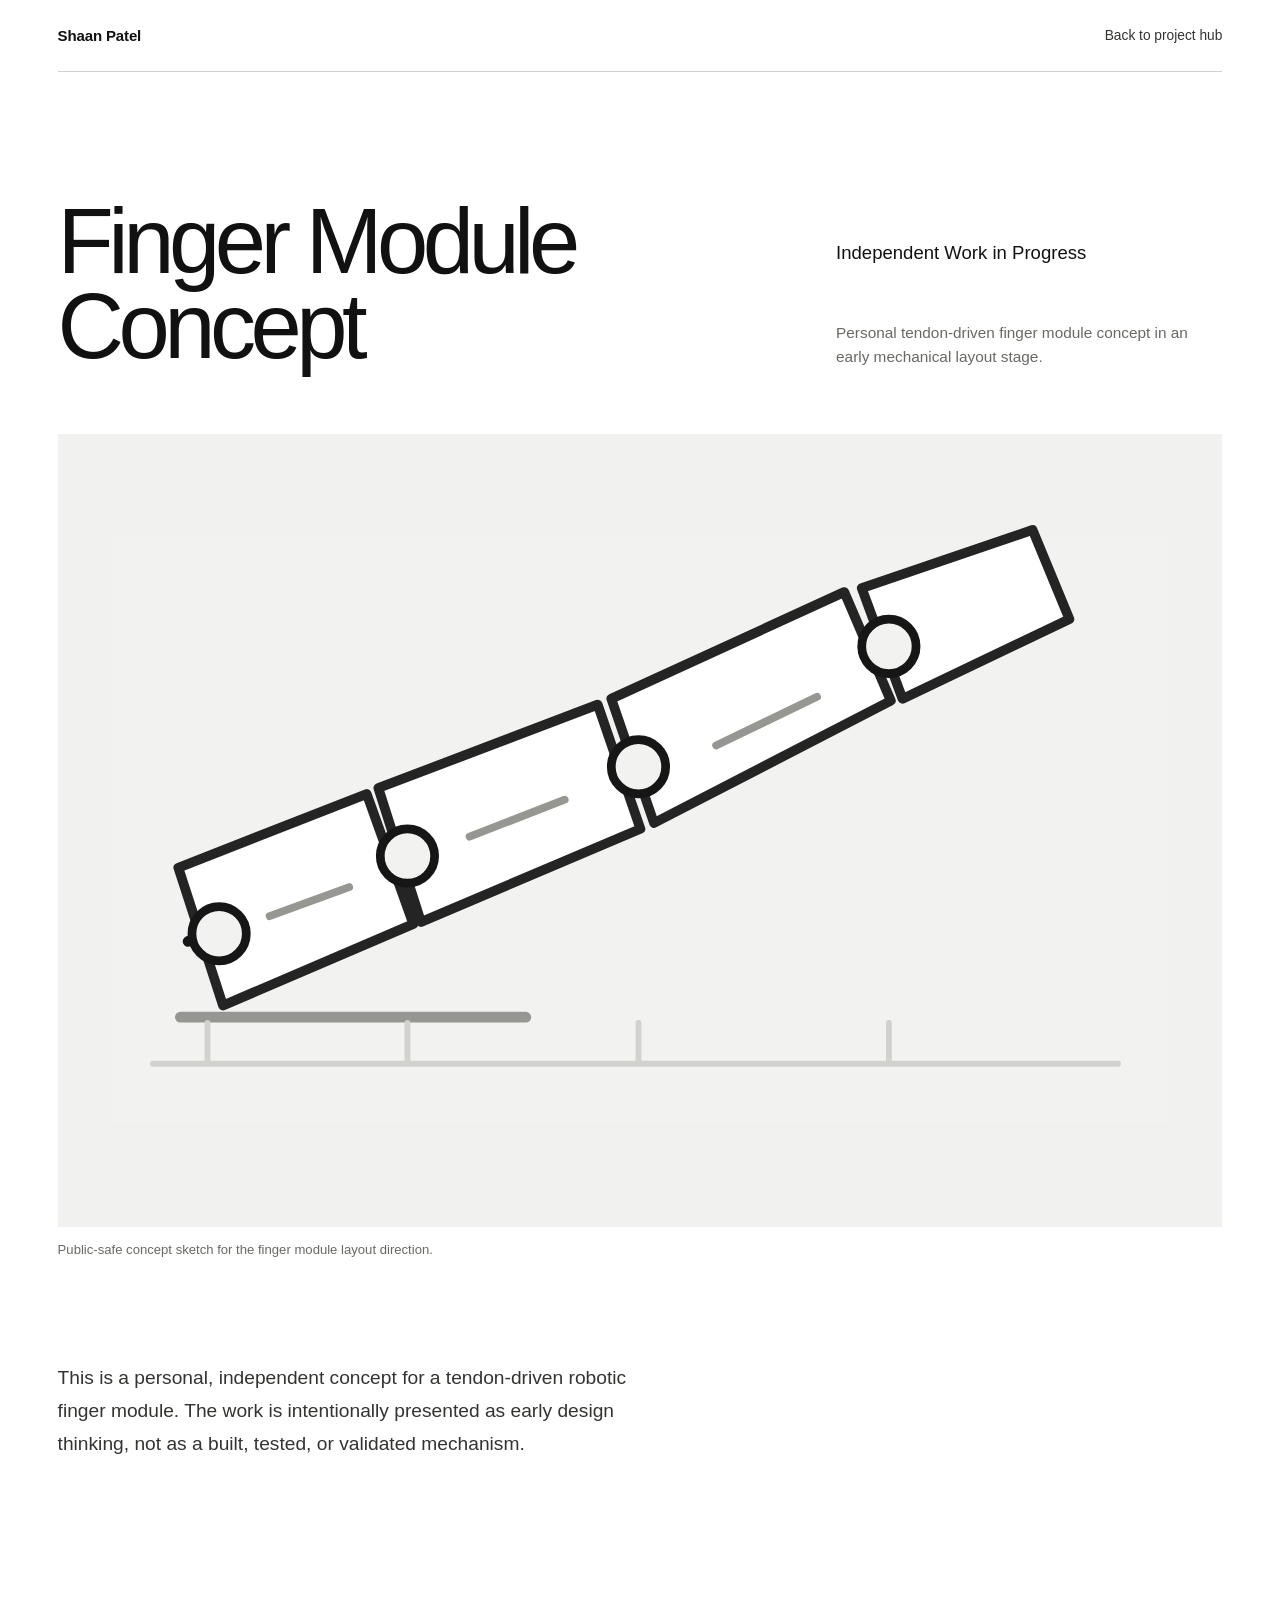
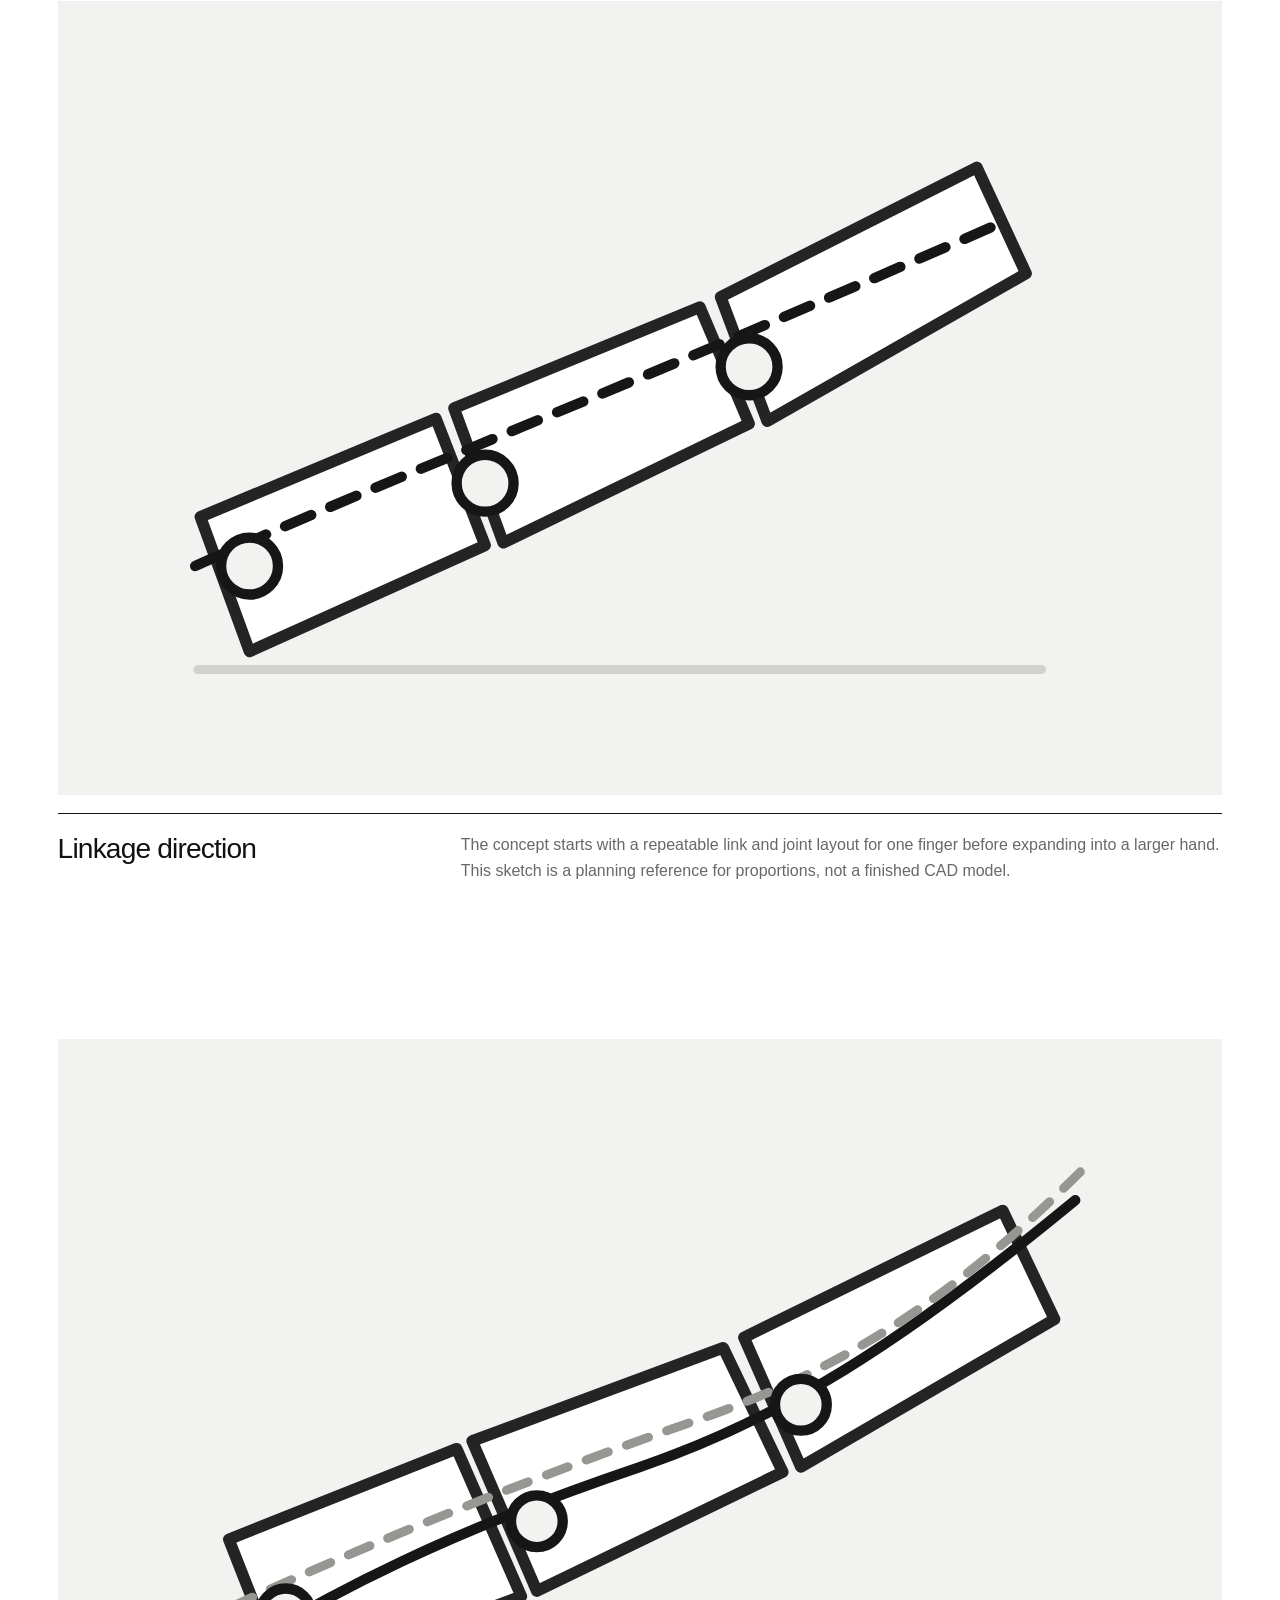
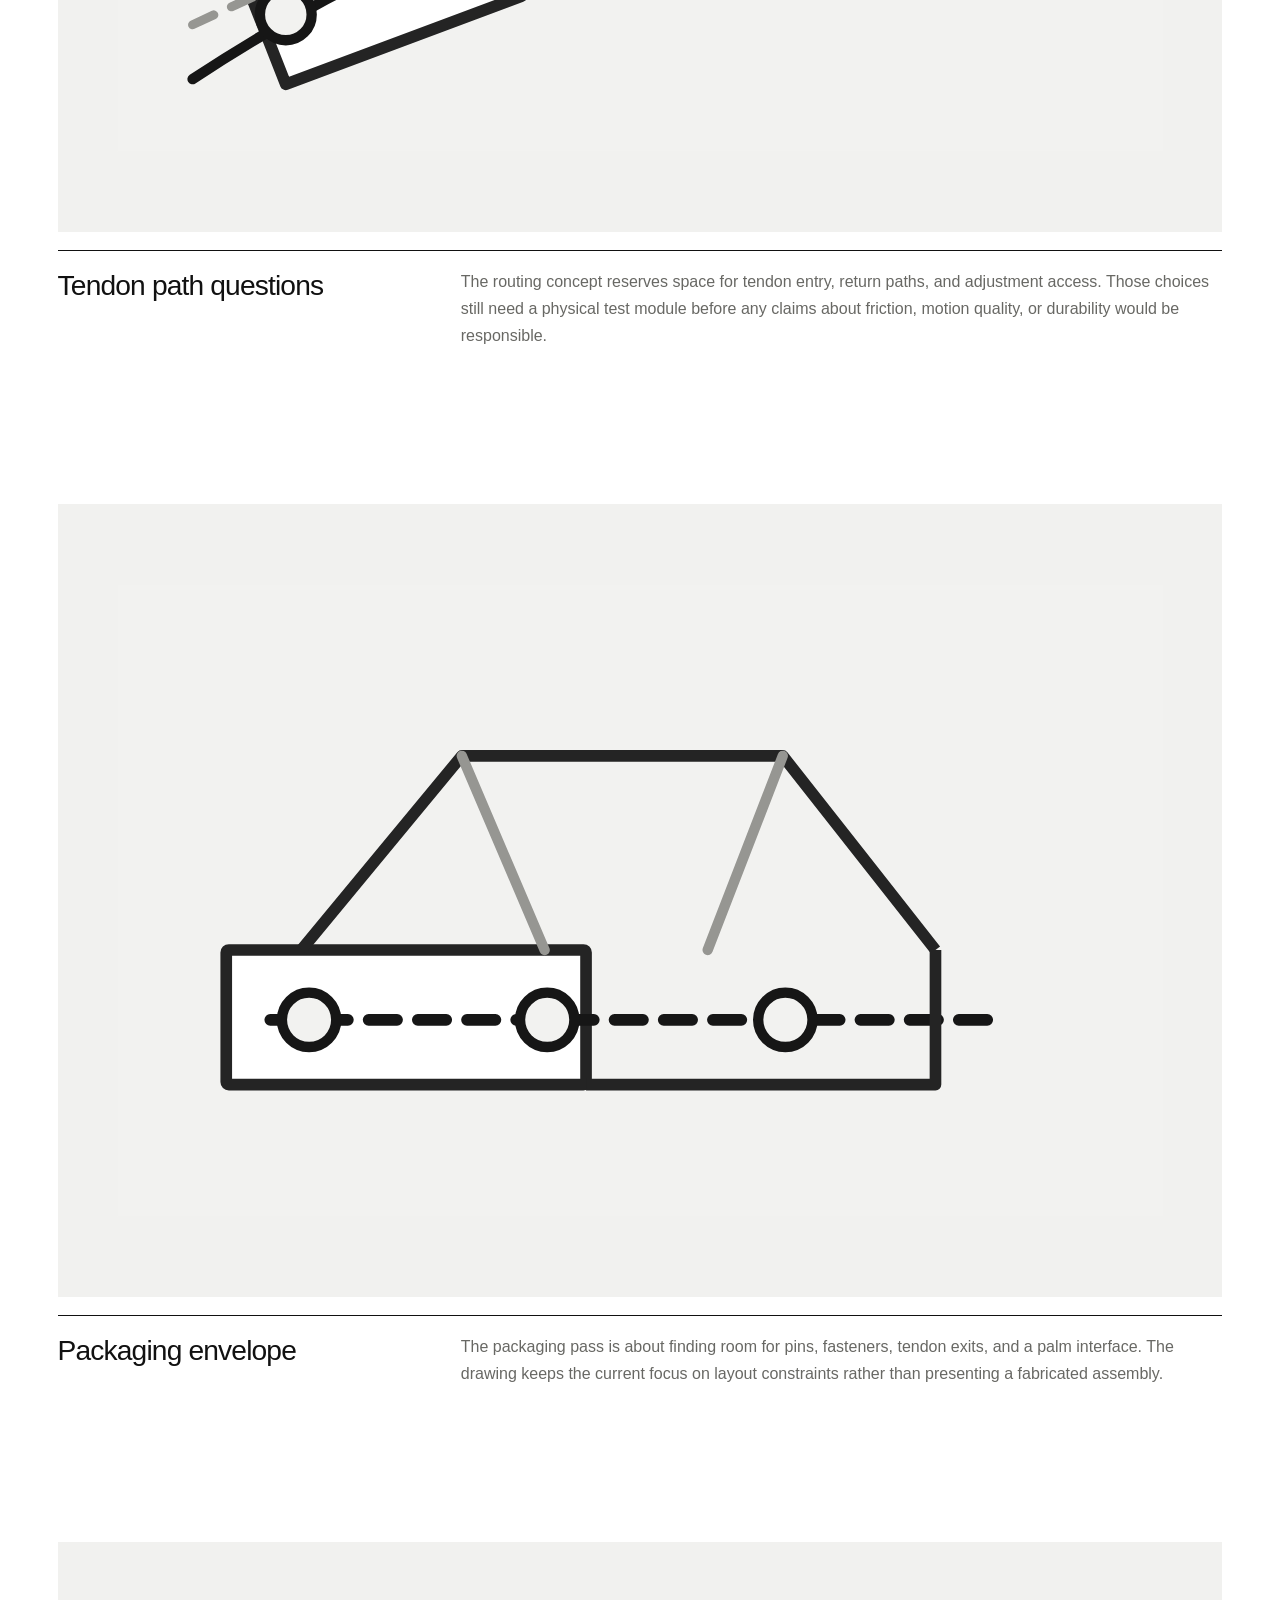
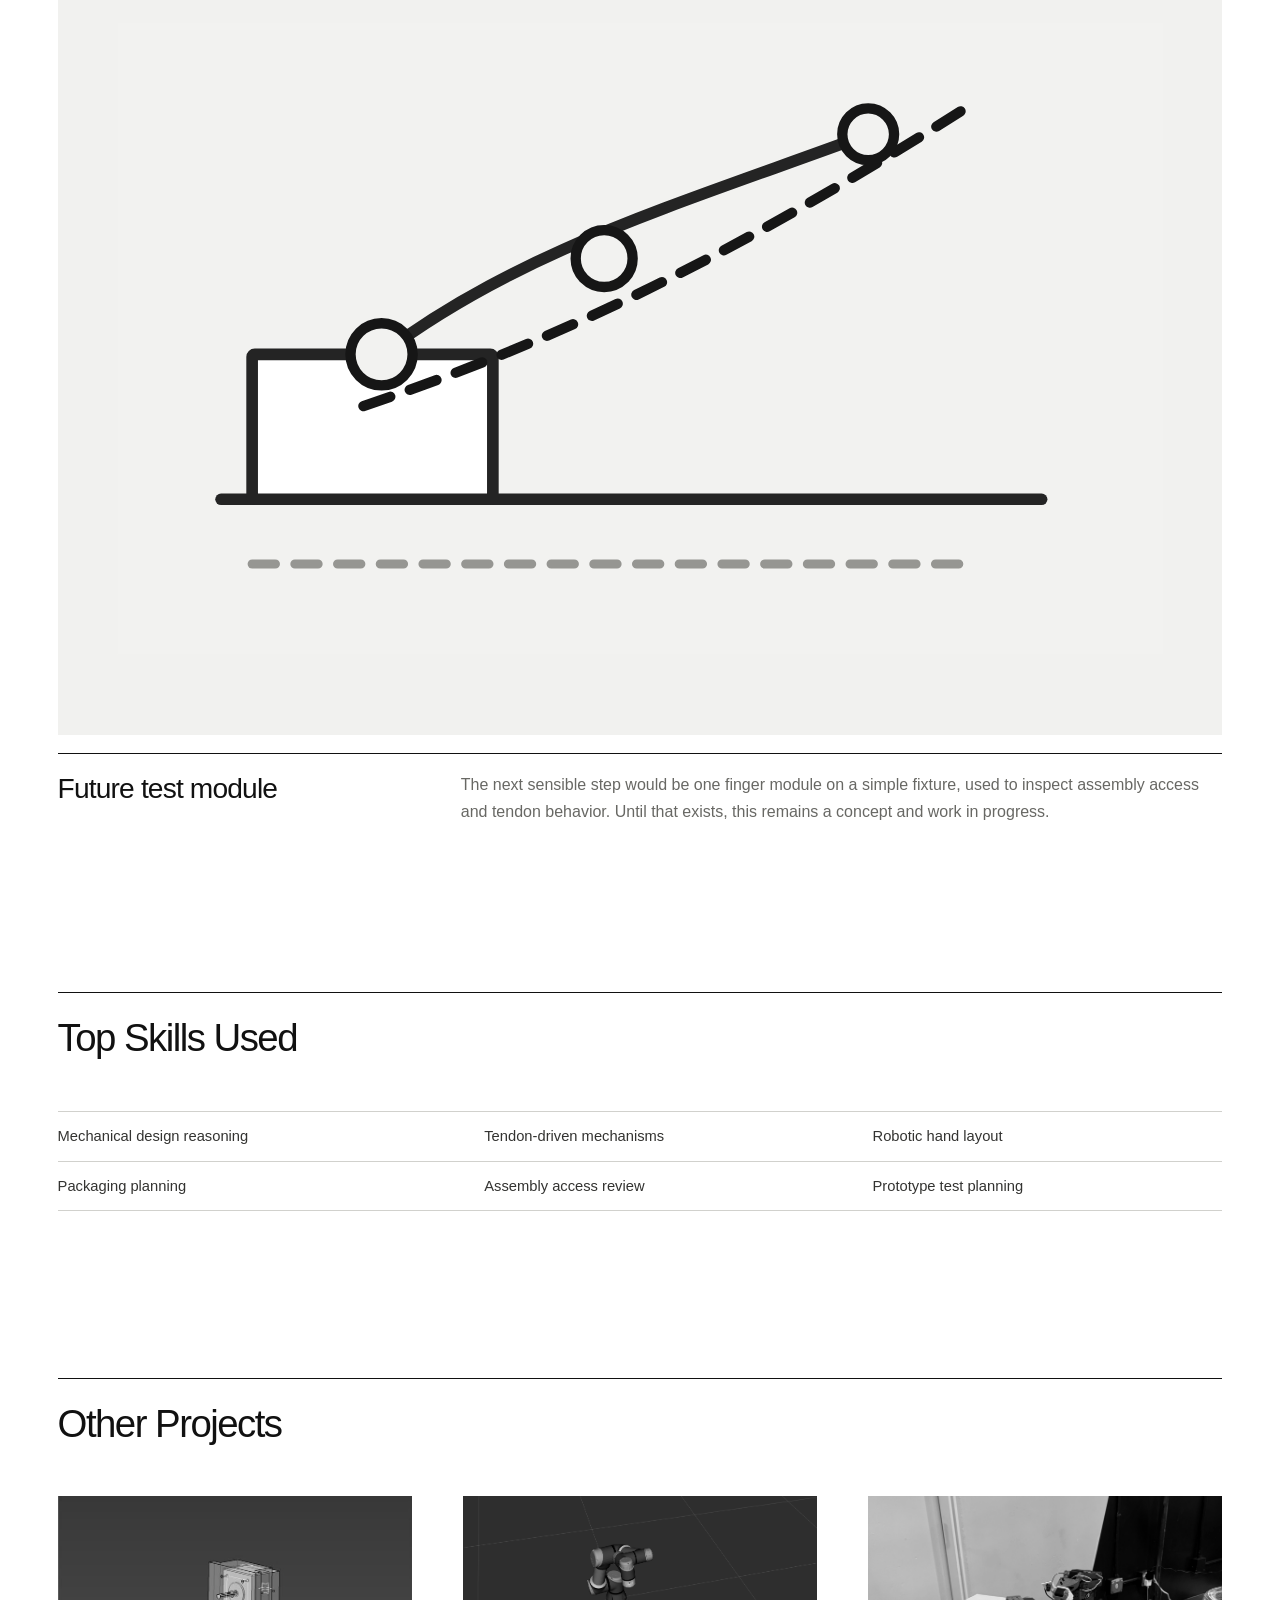
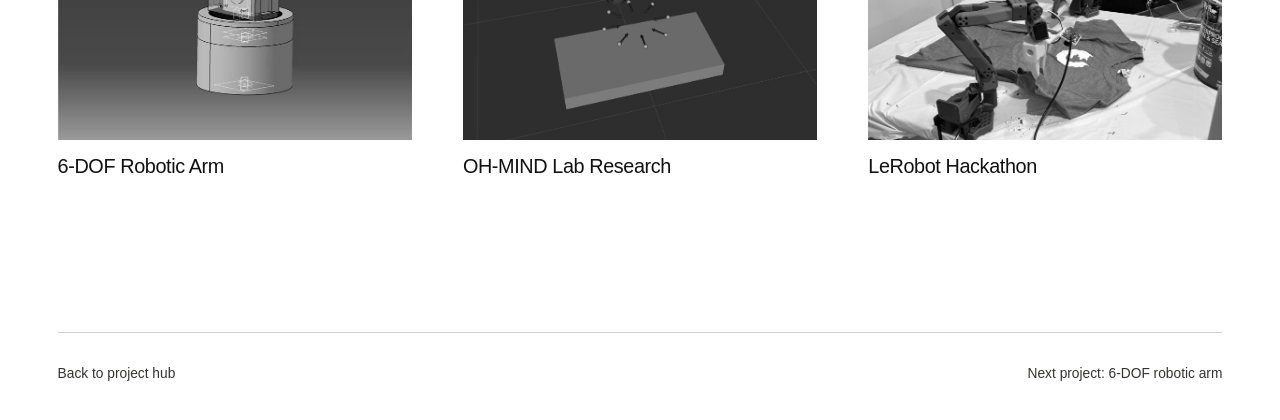
==== commit 657d7042: "Redesign portfolio with minimal monochrome system" ====
--- a/projects/finger-module-concept.html
+++ b/projects/finger-module-concept.html
@@ -22,7 +22,7 @@
       name="twitter:description"
       content="Early-stage independent mechanical design notes for a personal tendon-driven finger module concept."
     >
-    <link rel="stylesheet" href="../styles.css?v=20260710-1">
+    <link rel="stylesheet" href="../styles.css?v=20260817-1">
   </head>
   <body class="visual-project-page">
     <a class="skip-link" href="#project-content">Skip to project notes</a>
@@ -48,22 +48,22 @@
           xmlns="http://www.w3.org/2000/svg"
         >
           <title id="finger-hero-title">Concept sketch of an early tendon-driven finger module layout</title>
-          <rect x="54" y="58" width="1092" height="604" rx="14" fill="#f8faf6"></rect>
-          <path d="M126 552 H482" stroke="#a8b7af" stroke-width="11" stroke-linecap="round"></path>
-          <path d="M134 474 C318 392 488 350 636 288 C766 234 874 154 1002 82" fill="none" stroke="#2f6f5e" stroke-width="11" stroke-linecap="round" stroke-dasharray="26 18"></path>
-          <path d="M124 398 L318 322 L366 456 L170 540 Z" fill="#ffffff" stroke="#232925" stroke-width="10" stroke-linejoin="round"></path>
-          <path d="M330 316 L556 230 L600 358 L374 454 Z" fill="#ffffff" stroke="#232925" stroke-width="10" stroke-linejoin="round"></path>
-          <path d="M570 224 L810 114 L858 226 L614 352 Z" fill="#ffffff" stroke="#232925" stroke-width="10" stroke-linejoin="round"></path>
-          <path d="M828 110 L1004 50 L1042 142 L870 224 Z" fill="#ffffff" stroke="#232925" stroke-width="10" stroke-linejoin="round"></path>
-          <circle cx="166" cy="466" r="28" fill="#f8faf6" stroke="#2f6f5e" stroke-width="9"></circle>
-          <circle cx="360" cy="386" r="28" fill="#f8faf6" stroke="#2f6f5e" stroke-width="9"></circle>
-          <circle cx="598" cy="294" r="28" fill="#f8faf6" stroke="#2f6f5e" stroke-width="9"></circle>
-          <circle cx="856" cy="170" r="28" fill="#f8faf6" stroke="#2f6f5e" stroke-width="9"></circle>
-          <path d="M218 448 L300 418" stroke="#9fb8ad" stroke-width="8" stroke-linecap="round"></path>
-          <path d="M424 366 L522 328" stroke="#9fb8ad" stroke-width="8" stroke-linecap="round"></path>
-          <path d="M678 272 L782 222" stroke="#9fb8ad" stroke-width="8" stroke-linecap="round"></path>
-          <path d="M98 600 H1092" stroke="#d0d8d2" stroke-width="6" stroke-linecap="round"></path>
-          <path d="M154 598 V558 M360 598 V558 M598 598 V558 M856 598 V558" stroke="#d0d8d2" stroke-width="6" stroke-linecap="round"></path>
+          <rect x="54" y="58" width="1092" height="604" fill="#f2f2f0"></rect>
+          <path d="M126 552 H482" stroke="#969692" stroke-width="11" stroke-linecap="round"></path>
+          <path d="M134 474 C318 392 488 350 636 288 C766 234 874 154 1002 82" fill="none" stroke="#161616" stroke-width="11" stroke-linecap="round" stroke-dasharray="26 18"></path>
+          <path d="M124 398 L318 322 L366 456 L170 540 Z" fill="#ffffff" stroke="#242424" stroke-width="10" stroke-linejoin="round"></path>
+          <path d="M330 316 L556 230 L600 358 L374 454 Z" fill="#ffffff" stroke="#242424" stroke-width="10" stroke-linejoin="round"></path>
+          <path d="M570 224 L810 114 L858 226 L614 352 Z" fill="#ffffff" stroke="#242424" stroke-width="10" stroke-linejoin="round"></path>
+          <path d="M828 110 L1004 50 L1042 142 L870 224 Z" fill="#ffffff" stroke="#242424" stroke-width="10" stroke-linejoin="round"></path>
+          <circle cx="166" cy="466" r="28" fill="#f2f2f0" stroke="#161616" stroke-width="9"></circle>
+          <circle cx="360" cy="386" r="28" fill="#f2f2f0" stroke="#161616" stroke-width="9"></circle>
+          <circle cx="598" cy="294" r="28" fill="#f2f2f0" stroke="#161616" stroke-width="9"></circle>
+          <circle cx="856" cy="170" r="28" fill="#f2f2f0" stroke="#161616" stroke-width="9"></circle>
+          <path d="M218 448 L300 418" stroke="#969692" stroke-width="8" stroke-linecap="round"></path>
+          <path d="M424 366 L522 328" stroke="#969692" stroke-width="8" stroke-linecap="round"></path>
+          <path d="M678 272 L782 222" stroke="#969692" stroke-width="8" stroke-linecap="round"></path>
+          <path d="M98 600 H1092" stroke="#d1d1cd" stroke-width="6" stroke-linecap="round"></path>
+          <path d="M154 598 V558 M360 598 V558 M598 598 V558 M856 598 V558" stroke="#d1d1cd" stroke-width="6" stroke-linecap="round"></path>
         </svg>
         <figcaption>Public-safe concept sketch for the finger module layout direction.</figcaption>
       </figure>
@@ -85,15 +85,15 @@
               xmlns="http://www.w3.org/2000/svg"
             >
               <title id="finger-linkage-title">Concept sketch of finger linkage spacing</title>
-              <rect x="46" y="56" width="808" height="488" rx="12" fill="#f8faf6"></rect>
-              <path d="M110 392 L292 316 L330 414 L148 496 Z" fill="#ffffff" stroke="#232925" stroke-width="9" stroke-linejoin="round"></path>
-              <path d="M306 308 L496 230 L534 320 L344 412 Z" fill="#ffffff" stroke="#232925" stroke-width="9" stroke-linejoin="round"></path>
-              <path d="M512 222 L710 122 L748 204 L548 318 Z" fill="#ffffff" stroke="#232925" stroke-width="9" stroke-linejoin="round"></path>
-              <path d="M106 430 C260 360 412 304 726 166" fill="none" stroke="#2f6f5e" stroke-width="8" stroke-linecap="round" stroke-dasharray="22 16"></path>
-              <circle cx="148" cy="430" r="22" fill="#f8faf6" stroke="#2f6f5e" stroke-width="8"></circle>
-              <circle cx="330" cy="366" r="22" fill="#f8faf6" stroke="#2f6f5e" stroke-width="8"></circle>
-              <circle cx="534" cy="276" r="22" fill="#f8faf6" stroke="#2f6f5e" stroke-width="8"></circle>
-              <path d="M108 510 H760" stroke="#d0d8d2" stroke-width="7" stroke-linecap="round"></path>
+              <rect x="46" y="56" width="808" height="488" fill="#f2f2f0"></rect>
+              <path d="M110 392 L292 316 L330 414 L148 496 Z" fill="#ffffff" stroke="#242424" stroke-width="9" stroke-linejoin="round"></path>
+              <path d="M306 308 L496 230 L534 320 L344 412 Z" fill="#ffffff" stroke="#242424" stroke-width="9" stroke-linejoin="round"></path>
+              <path d="M512 222 L710 122 L748 204 L548 318 Z" fill="#ffffff" stroke="#242424" stroke-width="9" stroke-linejoin="round"></path>
+              <path d="M106 430 C260 360 412 304 726 166" fill="none" stroke="#161616" stroke-width="8" stroke-linecap="round" stroke-dasharray="22 16"></path>
+              <circle cx="148" cy="430" r="22" fill="#f2f2f0" stroke="#161616" stroke-width="8"></circle>
+              <circle cx="330" cy="366" r="22" fill="#f2f2f0" stroke="#161616" stroke-width="8"></circle>
+              <circle cx="534" cy="276" r="22" fill="#f2f2f0" stroke="#161616" stroke-width="8"></circle>
+              <path d="M108 510 H760" stroke="#d1d1cd" stroke-width="7" stroke-linecap="round"></path>
             </svg>
             <figcaption>
               <h2>Linkage direction</h2>
@@ -112,15 +112,15 @@
               xmlns="http://www.w3.org/2000/svg"
             >
               <title id="finger-routing-title">Concept sketch of tendon routing through a finger module</title>
-              <rect x="46" y="56" width="808" height="488" rx="12" fill="#f8faf6"></rect>
-              <path d="M132 380 L308 310 L358 424 L176 492 Z" fill="#ffffff" stroke="#232925" stroke-width="9" stroke-linejoin="round"></path>
-              <path d="M320 304 L514 232 L560 328 L370 420 Z" fill="#ffffff" stroke="#232925" stroke-width="9" stroke-linejoin="round"></path>
-              <path d="M530 224 L730 126 L770 210 L574 324 Z" fill="#ffffff" stroke="#232925" stroke-width="9" stroke-linejoin="round"></path>
-              <path d="M104 488 C210 418 314 370 450 324 C560 286 650 230 786 118" fill="none" stroke="#2f6f5e" stroke-width="8" stroke-linecap="round"></path>
-              <path d="M104 446 C224 390 340 342 482 292 C594 254 682 204 792 94" fill="none" stroke="#9fb8ad" stroke-width="7" stroke-linecap="round" stroke-dasharray="18 15"></path>
-              <circle cx="176" cy="438" r="20" fill="#f8faf6" stroke="#2f6f5e" stroke-width="8"></circle>
-              <circle cx="370" cy="366" r="20" fill="#f8faf6" stroke="#2f6f5e" stroke-width="8"></circle>
-              <circle cx="574" cy="276" r="20" fill="#f8faf6" stroke="#2f6f5e" stroke-width="8"></circle>
+              <rect x="46" y="56" width="808" height="488" fill="#f2f2f0"></rect>
+              <path d="M132 380 L308 310 L358 424 L176 492 Z" fill="#ffffff" stroke="#242424" stroke-width="9" stroke-linejoin="round"></path>
+              <path d="M320 304 L514 232 L560 328 L370 420 Z" fill="#ffffff" stroke="#242424" stroke-width="9" stroke-linejoin="round"></path>
+              <path d="M530 224 L730 126 L770 210 L574 324 Z" fill="#ffffff" stroke="#242424" stroke-width="9" stroke-linejoin="round"></path>
+              <path d="M104 488 C210 418 314 370 450 324 C560 286 650 230 786 118" fill="none" stroke="#161616" stroke-width="8" stroke-linecap="round"></path>
+              <path d="M104 446 C224 390 340 342 482 292 C594 254 682 204 792 94" fill="none" stroke="#969692" stroke-width="7" stroke-linecap="round" stroke-dasharray="18 15"></path>
+              <circle cx="176" cy="438" r="20" fill="#f2f2f0" stroke="#161616" stroke-width="8"></circle>
+              <circle cx="370" cy="366" r="20" fill="#f2f2f0" stroke="#161616" stroke-width="8"></circle>
+              <circle cx="574" cy="276" r="20" fill="#f2f2f0" stroke="#161616" stroke-width="8"></circle>
             </svg>
             <figcaption>
               <h2>Tendon path questions</h2>
@@ -139,15 +139,15 @@
               xmlns="http://www.w3.org/2000/svg"
             >
               <title id="finger-packaging-title">Concept sketch of finger module packaging envelope</title>
-              <rect x="46" y="56" width="808" height="488" rx="12" fill="#f8faf6"></rect>
-              <rect x="130" y="338" width="278" height="104" rx="10" fill="#ffffff" stroke="#232925" stroke-width="9"></rect>
-              <path d="M188 338 L312 188 H560 L678 338" fill="none" stroke="#232925" stroke-width="9" stroke-linejoin="round"></path>
-              <path d="M312 188 L376 338 M560 188 L502 338" stroke="#9fb8ad" stroke-width="8" stroke-linecap="round"></path>
-              <path d="M164 392 H730" stroke="#2f6f5e" stroke-width="9" stroke-linecap="round" stroke-dasharray="22 16"></path>
-              <circle cx="194" cy="392" r="21" fill="#f8faf6" stroke="#2f6f5e" stroke-width="8"></circle>
-              <circle cx="378" cy="392" r="21" fill="#f8faf6" stroke="#2f6f5e" stroke-width="8"></circle>
-              <circle cx="562" cy="392" r="21" fill="#f8faf6" stroke="#2f6f5e" stroke-width="8"></circle>
-              <path d="M678 338 V442 H408" fill="none" stroke="#232925" stroke-width="9" stroke-linejoin="round"></path>
+              <rect x="46" y="56" width="808" height="488" fill="#f2f2f0"></rect>
+              <rect x="130" y="338" width="278" height="104" rx="2" fill="#ffffff" stroke="#242424" stroke-width="9"></rect>
+              <path d="M188 338 L312 188 H560 L678 338" fill="none" stroke="#242424" stroke-width="9" stroke-linejoin="round"></path>
+              <path d="M312 188 L376 338 M560 188 L502 338" stroke="#969692" stroke-width="8" stroke-linecap="round"></path>
+              <path d="M164 392 H730" stroke="#161616" stroke-width="9" stroke-linecap="round" stroke-dasharray="22 16"></path>
+              <circle cx="194" cy="392" r="21" fill="#f2f2f0" stroke="#161616" stroke-width="8"></circle>
+              <circle cx="378" cy="392" r="21" fill="#f2f2f0" stroke="#161616" stroke-width="8"></circle>
+              <circle cx="562" cy="392" r="21" fill="#f2f2f0" stroke="#161616" stroke-width="8"></circle>
+              <path d="M678 338 V442 H408" fill="none" stroke="#242424" stroke-width="9" stroke-linejoin="round"></path>
             </svg>
             <figcaption>
               <h2>Packaging envelope</h2>
@@ -166,15 +166,15 @@
               xmlns="http://www.w3.org/2000/svg"
             >
               <title id="finger-test-title">Concept sketch of a future one-finger test module</title>
-              <rect x="46" y="56" width="808" height="488" rx="12" fill="#f8faf6"></rect>
-              <path d="M126 424 H760" stroke="#232925" stroke-width="9" stroke-linecap="round"></path>
-              <rect x="150" y="312" width="186" height="112" rx="10" fill="#ffffff" stroke="#232925" stroke-width="9"></rect>
-              <path d="M250 312 C356 232 474 198 626 142" fill="none" stroke="#232925" stroke-width="9" stroke-linecap="round"></path>
-              <path d="M236 352 C370 306 500 250 704 120" fill="none" stroke="#2f6f5e" stroke-width="8" stroke-linecap="round" stroke-dasharray="22 16"></path>
-              <circle cx="250" cy="312" r="24" fill="#f8faf6" stroke="#2f6f5e" stroke-width="8"></circle>
-              <circle cx="422" cy="238" r="22" fill="#f8faf6" stroke="#2f6f5e" stroke-width="8"></circle>
-              <circle cx="626" cy="142" r="20" fill="#f8faf6" stroke="#2f6f5e" stroke-width="8"></circle>
-              <path d="M150 474 H698" stroke="#a8b7af" stroke-width="7" stroke-linecap="round" stroke-dasharray="18 15"></path>
+              <rect x="46" y="56" width="808" height="488" fill="#f2f2f0"></rect>
+              <path d="M126 424 H760" stroke="#242424" stroke-width="9" stroke-linecap="round"></path>
+              <rect x="150" y="312" width="186" height="112" rx="2" fill="#ffffff" stroke="#242424" stroke-width="9"></rect>
+              <path d="M250 312 C356 232 474 198 626 142" fill="none" stroke="#242424" stroke-width="9" stroke-linecap="round"></path>
+              <path d="M236 352 C370 306 500 250 704 120" fill="none" stroke="#161616" stroke-width="8" stroke-linecap="round" stroke-dasharray="22 16"></path>
+              <circle cx="250" cy="312" r="24" fill="#f2f2f0" stroke="#161616" stroke-width="8"></circle>
+              <circle cx="422" cy="238" r="22" fill="#f2f2f0" stroke="#161616" stroke-width="8"></circle>
+              <circle cx="626" cy="142" r="20" fill="#f2f2f0" stroke="#161616" stroke-width="8"></circle>
+              <path d="M150 474 H698" stroke="#969692" stroke-width="7" stroke-linecap="round" stroke-dasharray="18 15"></path>
             </svg>
             <figcaption>
               <h2>Future test module</h2>
--- a/styles.css
+++ b/styles.css
@@ -1,37 +1,24 @@
 :root {
   color-scheme: light;
-  --bg: #f2f3ef;
-  --bg-alt: #e8ebe7;
-  --paper: #fbfcf9;
-  --paper-soft: #f6f8f4;
-  --image-surface: #ecefeb;
-  --ink: #141816;
-  --ink-soft: #303834;
-  --muted: #5e6862;
-  --muted-strong: #46524b;
-  --line: #d5dbd5;
-  --line-strong: #bcc5be;
-  --dark: #0c100e;
-  --dark-soft: #141a16;
-  --dark-panel: #19211c;
-  --dark-muted: #b9c2bc;
-  --on-dark: #f7f9f6;
-  --dark-copy: #d7ddd8;
-  --accent: #2d6b57;
-  --accent-strong: #205440;
-  --accent-soft: #e0ebe4;
-  --accent-on-dark: #a7cfba;
-  --accent-border: #7fa895;
-  --focus-ring: #2d755d;
-  --shadow: 0 14px 34px rgba(20, 24, 22, 0.09);
-  --shadow-soft: 0 6px 20px rgba(20, 24, 22, 0.06);
-  --sans: ui-sans-serif, -apple-system, BlinkMacSystemFont, "Segoe UI", Roboto, Helvetica, Arial, sans-serif;
-  --page: 1240px;
-  --measure: 72ch;
-  --radius: 6px;
-}
-
-* {
+  --background: #f7f7f5;
+  --surface: #ececea;
+  --surface-light: #f1f1ef;
+  --ink: #111111;
+  --ink-soft: #333331;
+  --muted: #686864;
+  --line: #d1d1cd;
+  --line-strong: #a7a7a2;
+  --focus: #111111;
+  --page: 1440px;
+  --measure: 68ch;
+  --gutter: clamp(20px, 4.5vw, 72px);
+  --section-space: clamp(84px, 11vw, 164px);
+  --sans: "Helvetica Neue", Helvetica, Arial, sans-serif;
+}
+
+*,
+*::before,
+*::after {
   box-sizing: border-box;
 }
 
@@ -42,761 +29,313 @@
 body {
   margin: 0;
   color: var(--ink);
-  background: var(--bg);
+  background: var(--background);
   font-family: var(--sans);
-  line-height: 1.62;
+  font-size: 1rem;
+  line-height: 1.55;
   text-rendering: optimizeLegibility;
   -webkit-font-smoothing: antialiased;
 }
 
+img,
+svg {
+  display: block;
+  max-width: 100%;
+}
+
+figure {
+  margin: 0;
+}
+
 a {
   color: inherit;
+  text-decoration-thickness: 1px;
+  text-underline-offset: 0.22em;
 }
 
 a:focus-visible {
-  outline: 3px solid var(--focus-ring);
-  outline-offset: 4px;
+  outline: 2px solid var(--focus);
+  outline-offset: 5px;
 }
 
 [tabindex="-1"]:focus {
-  outline: none;
-}
-
-#featured-project,
-#featured-title,
+  outline: 0;
+}
+
 #projects,
-#case-content {
-  scroll-margin-top: 84px;
-}
-
-#featured-title {
-  scroll-margin-top: 148px;
-}
-
-img {
-  display: block;
-  max-width: 100%;
+#contact,
+#project-content {
+  scroll-margin-top: 32px;
 }
 
 .skip-link {
-  position: fixed;
+  position: absolute;
+  top: -100px;
+  left: 12px;
+  z-index: 100;
+  padding: 10px 14px;
+  color: #ffffff;
+  background: #111111;
+  font-size: 0.875rem;
+  font-weight: 500;
+  text-decoration: none;
+  transition: top 200ms ease;
+}
+
+.skip-link:focus-visible {
   top: 12px;
-  left: clamp(16px, 4vw, 32px);
-  z-index: 100;
-  transform: translateY(-160%);
-  border: 2px solid var(--accent);
-  border-radius: var(--radius);
-  padding: 10px 14px;
-  color: var(--ink);
-  background: var(--paper);
-  box-shadow: var(--shadow-soft);
-  font-size: 0.9rem;
-  font-weight: 700;
+  outline-color: #ffffff;
+  outline-offset: 2px;
+}
+
+.brand,
+.nav-links a,
+.home-project-card,
+.contact-links a,
+.back-link,
+.visual-project-link,
+.footer-link,
+footer a {
   text-decoration: none;
 }
 
-.skip-link:focus-visible {
-  transform: translateY(0);
-}
+.brand {
+  font-size: 0.94rem;
+  font-weight: 600;
+  letter-spacing: -0.01em;
+}
+
+/* Homepage */
 
 .site-header {
-  position: sticky;
-  top: 0;
-  z-index: 30;
   display: flex;
   align-items: center;
   justify-content: space-between;
   gap: 24px;
-  min-height: 62px;
-  padding: 0 clamp(20px, 5vw, 72px);
-  border-bottom: 1px solid rgba(247, 249, 246, 0.1);
-  color: var(--on-dark);
-  background: rgba(12, 16, 14, 0.96);
-  box-shadow: 0 1px 0 rgba(247, 249, 246, 0.04) !important;
-  backdrop-filter: blur(16px);
-}
-
-.brand,
+  min-height: 72px;
+  padding-inline: var(--gutter);
+  border-bottom: 1px solid var(--line);
+  background: var(--background);
+}
+
+.nav-links {
+  display: flex;
+  align-items: center;
+  gap: clamp(20px, 3vw, 38px);
+}
+
 .nav-links a,
-footer a,
-.project-card,
 .back-link,
 .footer-link {
-  text-decoration: none;
-}
-
-.brand {
-  font-size: 0.95rem;
-  font-weight: 700;
-}
-
-.nav-links {
-  display: flex;
-  flex-wrap: wrap;
-  justify-content: flex-end;
-  gap: clamp(18px, 3vw, 34px);
-}
-
-.nav-links a {
-  color: var(--dark-muted);
-  font-size: 0.84rem;
-  font-weight: 600;
-  transition: color 160ms ease;
-}
-
-.nav-links a:hover,
-.nav-links a:focus-visible {
-  color: var(--on-dark);
-}
-
-.intro {
   position: relative;
-  display: grid;
-  min-height: clamp(560px, 76vh, 760px);
-  overflow: hidden;
-  isolation: isolate;
-}
-
-.intro-dark {
-  color: #fff;
-  background:
-    linear-gradient(112deg, rgba(47, 111, 94, 0.22), transparent 34%),
-    linear-gradient(180deg, #050706 0%, #0c0f0d 100%);
-}
-
-.intro-dark::before,
-.case-header::before {
-  position: absolute;
-  inset: 0;
-  z-index: -1;
-  content: "";
-  background-image:
-    linear-gradient(rgba(255, 255, 255, 0.035) 1px, transparent 1px),
-    linear-gradient(90deg, rgba(255, 255, 255, 0.035) 1px, transparent 1px);
-  background-size: 44px 44px;
-  mask-image: linear-gradient(180deg, rgba(0, 0, 0, 0.9), transparent 86%);
-  pointer-events: none;
-}
-
-.intro-dark::after {
+  color: var(--ink-soft);
+  font-size: 0.86rem;
+  font-weight: 500;
+}
+
+.nav-links a::after,
+.back-link::after,
+.footer-link::after,
+footer a::after {
   position: absolute;
   right: 0;
-  bottom: 0;
+  bottom: -5px;
   left: 0;
   height: 1px;
   content: "";
-  background: linear-gradient(90deg, transparent, rgba(191, 224, 207, 0.45), transparent);
-}
-
-.intro-copy {
-  position: relative;
-  z-index: 1;
-  align-self: end;
+  background: currentColor;
+  transform: scaleX(0);
+  transform-origin: right;
+  transition: transform 220ms ease;
+}
+
+.nav-links a:hover::after,
+.nav-links a:focus-visible::after,
+.back-link:hover::after,
+.back-link:focus-visible::after,
+.footer-link:hover::after,
+.footer-link:focus-visible::after,
+footer a:hover::after,
+footer a:focus-visible::after {
+  transform: scaleX(1);
+  transform-origin: left;
+}
+
+.home-intro {
+  padding: clamp(72px, 9vw, 136px) var(--gutter) clamp(88px, 12vw, 176px);
+}
+
+.home-intro-inner {
+  display: grid;
+  grid-template-columns: minmax(0, 7fr) minmax(280px, 4fr);
+  gap: clamp(52px, 9vw, 144px);
+  align-items: end;
   width: min(100%, var(--page));
-  margin: 0 auto;
-  padding: clamp(82px, 12vw, 136px) clamp(22px, 5vw, 72px) clamp(88px, 10vw, 122px);
-}
-
-.intro-label,
-.section-kicker {
-  margin: 0;
-  color: var(--accent);
-  font-size: 0.72rem;
-  font-weight: 700;
-  letter-spacing: 0.12em;
-  text-transform: uppercase;
-}
-
-.intro-dark .intro-label {
-  color: #9ec9b5;
-}
-
-.intro h1,
-.case-title h1 {
-  max-width: 980px;
-  margin: 0;
-  font-size: 6.6rem;
-  font-weight: 680;
-  letter-spacing: 0;
-  line-height: 0.96;
-}
-
-.intro h1 {
-  margin-top: 22px;
-}
-
-.section-heading h2,
-.contact-section h2 {
-  margin: 0;
-  font-size: 3.55rem;
-  font-weight: 680;
-  letter-spacing: 0;
-  line-height: 1;
-}
-
-.intro p:not(.intro-label) {
-  max-width: 760px;
-  margin: 28px 0 0;
-  color: #d9ddd7;
-  font-size: 1.28rem;
-  line-height: 1.55;
-}
-
-.intro-cta {
-  position: absolute;
-  right: clamp(22px, 6vw, 72px);
-  bottom: clamp(28px, 5vw, 58px);
-  z-index: 1;
-  display: inline-flex;
-  align-items: center;
-  gap: 14px;
-  min-height: 48px;
-  border: 1px solid rgba(255, 255, 255, 0.32);
-  border-radius: var(--radius);
-  padding: 0 18px;
-  color: #fff;
-  background: rgba(255, 255, 255, 0.08);
-  font-size: 0.9rem;
-  font-weight: 780;
-  text-decoration: none;
-  transition: background 160ms ease, border-color 160ms ease, transform 160ms ease;
-}
-
-.intro-cta:hover,
-.intro-cta:focus-visible {
-  border-color: rgba(191, 224, 207, 0.68);
-  background: rgba(255, 255, 255, 0.14);
-  transform: translateY(-1px);
-}
-
-.home-page .intro {
-  min-height: 620px;
-}
-
-.home-intro {
-  position: relative;
+  margin-inline: auto;
+}
+
+.home-intro-copy {
+  padding-bottom: clamp(8px, 2vw, 28px);
+}
+
+.home-intro h1 {
+  margin: 0;
+  max-width: 820px;
+  font-size: clamp(3.7rem, 7vw, 6.4rem);
+  font-weight: 500;
+  letter-spacing: -0.055em;
+  line-height: 0.92;
+}
+
+.home-intro p {
+  max-width: 660px;
+  margin: clamp(26px, 3vw, 40px) 0 0;
+  color: var(--ink-soft);
+  font-size: clamp(1.05rem, 1.5vw, 1.23rem);
+  line-height: 1.65;
+}
+
+.home-intro-visual {
+  justify-self: end;
+  width: min(100%, 430px);
   overflow: hidden;
-  padding: 134px clamp(20px, 5vw, 72px) 118px;
-  color: var(--on-dark);
-  background:
-    linear-gradient(112deg, rgba(45, 107, 87, 0.18), transparent 36%),
-    linear-gradient(180deg, var(--dark) 0%, var(--dark-soft) 100%);
-  isolation: isolate;
-}
-
-.home-intro::before {
-  position: absolute;
-  inset: 0;
-  z-index: -1;
-  content: "";
-  background-image:
-    linear-gradient(rgba(255, 255, 255, 0.035) 1px, transparent 1px),
-    linear-gradient(90deg, rgba(255, 255, 255, 0.035) 1px, transparent 1px);
-  background-size: 44px 44px;
-  mask-image: linear-gradient(180deg, rgba(0, 0, 0, 0.9), transparent 88%);
-  pointer-events: none;
-}
-
-.home-intro-copy {
-  width: min(100%, var(--page));
-  margin: 0 auto;
-}
-
-.home-intro h1 {
-  max-width: 980px;
-  margin: 0;
-  font-size: clamp(3.25rem, 7.5vw, 5.75rem);
-  font-weight: 700;
+  background: var(--surface);
+}
+
+.home-intro-visual img {
+  width: 100%;
+  aspect-ratio: 4 / 5;
+  object-fit: cover;
+  object-position: center 34%;
+  filter: grayscale(1) contrast(1.04);
+  transition: transform 240ms ease;
+}
+
+.home-project-gallery {
+  padding: var(--section-space) var(--gutter);
+  border-top: 1px solid var(--line);
+  background: #ffffff;
+}
+
+.home-project-heading {
+  width: min(100%, 760px);
+  margin-inline: auto;
+  text-align: center;
+}
+
+.home-project-heading h2 {
+  margin: 0;
+  font-size: clamp(2.3rem, 4.3vw, 3.9rem);
+  font-weight: 500;
   letter-spacing: -0.045em;
-  line-height: 0.96;
-}
-
-.home-intro p {
-  max-width: 760px;
-  margin: 28px 0 0;
-  color: var(--dark-copy);
-  font-size: clamp(1.07rem, 1.65vw, 1.22rem);
-  font-weight: 400;
-  line-height: 1.62;
-}
-
-.home-project-gallery {
-  padding: 92px clamp(20px, 5vw, 72px) 112px;
-  background: var(--bg);
-}
-
-.home-project-heading {
-  width: min(100%, 860px);
-  margin: 0 auto;
-  text-align: center;
-}
-
-.home-project-heading h2 {
-  margin: 0;
-  font-size: clamp(3rem, 5.8vw, 4.5rem);
-  font-weight: 700;
-  letter-spacing: -0.04em;
   line-height: 1;
 }
 
 .home-project-heading p {
   margin: 18px 0 0;
   color: var(--muted);
-  font-size: 1.08rem;
-  font-weight: 500;
-  line-height: 1.5;
+  font-size: 0.95rem;
 }
 
 .home-project-grid {
   display: grid;
   grid-template-columns: repeat(2, minmax(0, 1fr));
-  gap: clamp(18px, 3vw, 34px);
-  width: min(100%, calc(var(--page) + 120px));
-  margin: 54px auto 0;
+  gap: clamp(58px, 7vw, 104px) clamp(24px, 4vw, 64px);
+  width: min(100%, var(--page));
+  margin: clamp(52px, 7vw, 92px) auto 0;
 }
 
 .home-project-card {
-  position: relative;
-  display: block;
+  display: grid;
+  grid-template-rows: auto auto;
   min-width: 0;
-  overflow: hidden;
-  border: 1px solid var(--line);
-  border-radius: var(--radius);
-  color: var(--on-dark);
-  background: var(--image-surface);
-  box-shadow: 0 1px 0 rgba(20, 24, 22, 0.04);
-  isolation: isolate;
-  text-decoration: none;
-  transition: border-color 180ms ease, box-shadow 180ms ease, transform 180ms ease;
-}
-
-.home-project-card::after {
-  position: absolute;
-  inset: 0;
-  z-index: 1;
-  content: "";
-  background:
-    linear-gradient(180deg, transparent 24%, rgba(12, 16, 14, 0.62) 60%, rgba(12, 16, 14, 0.92) 100%),
-    linear-gradient(0deg, rgba(12, 16, 14, 0.06), rgba(12, 16, 14, 0.06));
-  opacity: 1;
-  transition: opacity 180ms ease;
-}
-
-.home-project-card:hover,
-.home-project-card:focus-visible {
-  border-color: var(--accent-border);
-  box-shadow: var(--shadow);
-  transform: translateY(-2px);
-}
-
-.home-project-card:hover::after,
-.home-project-card:focus-visible::after,
-.home-project-card:hover .home-project-title,
-.home-project-card:focus-visible .home-project-title {
-  opacity: 1;
-  transform: translateY(0);
+  color: var(--ink);
 }
 
 .home-project-media {
   display: block;
   aspect-ratio: 16 / 11;
-  min-height: 0;
-  background:
-    linear-gradient(135deg, rgba(45, 107, 87, 0.07), transparent 52%),
-    var(--image-surface);
+  overflow: hidden;
+  background: var(--surface);
 }
 
 .home-project-media img,
 .home-project-media .concept-sketch {
   width: 100%;
   height: 100%;
+  transition: transform 240ms ease, filter 240ms ease;
 }
 
 .home-project-media img {
   object-fit: cover;
+  filter: grayscale(1) contrast(1.03);
 }
 
 .home-project-media-sketch .concept-sketch {
-  padding: 24px;
+  padding: clamp(24px, 4vw, 64px);
+  color: var(--ink);
 }
 
 .home-project-title {
-  position: absolute;
-  right: 0;
-  bottom: 0;
-  left: 0;
-  z-index: 2;
-  display: block;
-  padding: 28px;
-  color: var(--on-dark);
-  font-size: clamp(1.4rem, 2vw, 1.72rem);
-  font-weight: 700;
-  letter-spacing: -0.015em;
-  line-height: 1.12;
-  opacity: 1;
-  text-shadow: 0 1px 16px rgba(0, 0, 0, 0.42);
-  transform: translateY(0);
-  transition: opacity 180ms ease, transform 180ms ease;
-}
-
-.project-hub,
-.featured-project,
-.mini-project-notes,
-.contact-section,
-footer,
-.case-header,
-.case-hero,
-.case-content,
-.project-content,
-.case-footer,
-.other-projects {
-  padding-inline: clamp(20px, 5vw, 72px);
-}
-
-.featured-project {
-  padding-top: 76px;
-  padding-bottom: 78px;
-  border-bottom: 1px solid var(--line);
-  background: var(--paper);
-}
-
-.featured-project-inner {
-  display: grid;
-  grid-template-columns: minmax(0, 0.95fr) minmax(320px, 0.8fr);
-  gap: clamp(30px, 6vw, 78px);
-  align-items: center;
-  width: min(100%, var(--page));
-  margin: 0 auto;
-}
-
-.featured-project-copy h2,
-.mini-case-heading h2 {
-  margin: 14px 0 0;
-  font-size: 3.55rem;
-  font-weight: 680;
-  letter-spacing: 0;
-  line-height: 1;
-}
-
-.featured-summary {
-  max-width: 720px;
-  margin: 24px 0 0;
+  display: flex;
+  align-items: baseline;
+  justify-content: space-between;
+  gap: 18px;
+  padding: 17px 0 0;
+  border-top: 1px solid var(--ink);
+  font-size: clamp(1.14rem, 1.8vw, 1.5rem);
+  font-weight: 500;
+  letter-spacing: -0.025em;
+  line-height: 1.25;
+}
+
+.home-project-title::after {
+  flex: 0 0 auto;
+  content: "\2197";
   color: var(--muted);
-  font-size: 1.12rem;
-  line-height: 1.68;
-}
-
-.focus-list {
-  display: grid;
-  grid-template-columns: repeat(2, minmax(0, 1fr));
-  gap: 0 26px;
-  max-width: 720px;
-  margin: 30px 0 0;
-  padding: 0;
-  list-style: none;
+  font-size: 0.95rem;
+  transition: transform 220ms ease, color 220ms ease;
+}
+
+.contact-section {
+  padding: var(--section-space) var(--gutter);
   border-top: 1px solid var(--line);
 }
 
-.focus-list li {
-  min-width: 0;
-  border-bottom: 1px solid var(--line);
-  padding: 11px 0;
-  color: var(--ink-soft);
-  font-size: 0.96rem;
-  font-weight: 720;
-  line-height: 1.35;
-}
-
-.button-link {
-  display: inline-flex;
-  align-items: center;
-  gap: 12px;
-  min-height: 50px;
-  margin-top: 34px;
-  border: 1px solid var(--dark);
-  border-radius: var(--radius);
-  padding: 0 18px;
-  color: #fff;
-  background: var(--dark);
-  font-size: 0.92rem;
-  font-weight: 780;
-  text-decoration: none;
-  transition: background 160ms ease, border-color 160ms ease, transform 160ms ease;
-}
-
-.button-link:hover,
-.button-link:focus-visible {
-  border-color: var(--accent-strong);
-  background: var(--accent-strong);
-  transform: translateY(-1px);
-}
-
-.featured-project-figure {
-  min-width: 0;
-  margin: 0;
-  overflow: hidden;
-  border: 1px solid var(--line);
-  border-radius: var(--radius);
-  background: #eef2ed;
-  box-shadow: var(--shadow-soft);
-}
-
-.featured-project-figure img {
-  width: 100%;
-  aspect-ratio: 4 / 3;
-  padding: 22px;
-  object-fit: contain;
-}
-
-.featured-project-figure figcaption {
-  border-top: 1px solid var(--line);
-  padding: 13px 16px;
-  color: var(--muted-strong);
-  background: var(--paper-soft);
-  font-size: 0.78rem;
-  font-weight: 800;
-  letter-spacing: 0;
-  text-transform: uppercase;
-}
-
-.mini-project-notes {
-  padding-top: 72px;
-  padding-bottom: 88px;
-  background: var(--bg-alt);
-}
-
-.mini-case-inner {
-  width: min(100%, var(--page));
-  margin: 0 auto;
-}
-
-.mini-case-heading {
-  max-width: 840px;
-}
-
-.mini-case-heading p:not(.section-kicker) {
-  max-width: 760px;
-  margin: 22px 0 0;
-  color: var(--muted);
-  font-size: 1.08rem;
-  line-height: 1.68;
-}
-
-.mini-case-grid {
-  display: grid;
-  grid-template-columns: repeat(4, minmax(0, 1fr));
-  gap: 1px;
-  margin-top: 34px;
-  border: 1px solid var(--line);
-  background: var(--line);
-}
-
-.mini-case-item {
-  min-width: 0;
-  min-height: 282px;
-  padding: 24px;
-  background: var(--paper);
-}
-
-.mini-case-item h3 {
-  margin: 0;
-  color: var(--ink);
-  font-size: 1.08rem;
-  font-weight: 760;
-  letter-spacing: 0;
-  line-height: 1.18;
-}
-
-.mini-case-item p {
-  margin: 16px 0 0;
-  color: var(--muted);
-  font-size: 0.96rem;
-  line-height: 1.62;
-}
-
-.project-hub {
-  padding-top: clamp(62px, 8vw, 104px);
-  padding-bottom: clamp(72px, 10vw, 128px);
-  background:
-    linear-gradient(180deg, var(--bg) 0%, var(--paper-soft) 100%);
-}
-
-.section-heading {
-  display: grid;
-  grid-template-columns: minmax(160px, 0.3fr) minmax(0, 0.7fr);
-  grid-template-areas:
-    "kicker title"
-    ". copy";
-  row-gap: 20px;
-  column-gap: clamp(28px, 7vw, 96px);
+.contact-grid {
+  display: grid;
+  grid-template-columns: minmax(0, 7fr) minmax(250px, 4fr);
+  gap: clamp(44px, 9vw, 144px);
   align-items: start;
   width: min(100%, var(--page));
-  margin: 0 auto;
-}
-
-.section-heading .section-kicker {
-  grid-area: kicker;
-  padding-top: 0.42rem;
-}
-
-.section-heading h2 {
-  grid-area: title;
-}
-
-.section-heading p:not(.section-kicker) {
-  grid-area: copy;
-  max-width: 760px;
-  margin: 0;
-}
-
-.section-heading p:not(.section-kicker),
-.contact-section p,
-.case-summary,
-.case-section p,
-.project-content p,
-.gallery-note {
+  margin-inline: auto;
+}
+
+.section-kicker {
+  margin: 0 0 22px;
   color: var(--muted);
-  font-size: 1.08rem;
-  line-height: 1.68;
-}
-
-.project-card-grid {
-  display: grid;
-  grid-template-columns: repeat(3, minmax(0, 1fr));
-  gap: clamp(18px, 3vw, 28px);
-  width: min(100%, var(--page));
-  margin: clamp(38px, 6vw, 72px) auto 0;
-}
-
-.project-card {
-  display: grid;
-  grid-template-rows: auto 1fr;
-  min-height: 0;
-  overflow: hidden;
-  border: 1px solid var(--line);
-  border-radius: var(--radius);
-  color: var(--ink);
-  background: var(--paper);
-  box-shadow: 0 1px 0 rgba(11, 13, 12, 0.04);
-  transition: transform 180ms ease, box-shadow 180ms ease, border-color 180ms ease;
-}
-
-.project-card:hover,
-.project-card:focus-visible {
-  border-color: rgba(47, 111, 94, 0.52);
-  box-shadow: var(--shadow);
-  transform: translateY(-3px);
-}
-
-.project-card figure {
-  min-width: 0;
-  min-height: 0;
-  margin: 0;
-  background:
-    linear-gradient(135deg, rgba(47, 111, 94, 0.08), transparent 52%),
-    #eef2ed;
-}
-
-.project-card figure {
-  aspect-ratio: 4 / 3;
-}
-
-.project-card img {
-  width: 100%;
-  height: 100%;
-  object-fit: cover;
-}
-
-.project-card .concept-sketch {
-  width: 100%;
-  height: 100%;
-  padding: 18px;
-}
-
-.project-card-copy {
-  display: grid;
-  gap: 14px;
-  align-content: start;
-  min-height: 0;
-  padding: clamp(22px, 3vw, 30px);
-  min-height: 250px;
-}
-
-.project-index {
-  color: var(--accent-strong);
-  font-size: 0.78rem;
-  font-weight: 850;
-  letter-spacing: 0;
-}
-
-.project-card h3 {
-  max-width: 620px;
-  margin: 0;
-  font-size: 1.65rem;
-  font-weight: 680;
-  letter-spacing: 0;
-  line-height: 1.08;
-}
-
-.project-card p {
-  max-width: 560px;
-  margin: 0;
+  font-size: 0.85rem;
+}
+
+.contact-section h2 {
+  max-width: 820px;
+  margin: 0;
+  font-size: clamp(2.1rem, 4vw, 3.6rem);
+  font-weight: 500;
+  letter-spacing: -0.045em;
+  line-height: 1.06;
+}
+
+.contact-section p:not(.section-kicker) {
+  max-width: 650px;
+  margin: 26px 0 0;
   color: var(--muted);
-  font-size: 1rem;
-  line-height: 1.6;
-}
-
-.project-card-link,
-.footer-link,
-.back-link {
-  color: var(--accent-strong);
-  font-size: 0.9rem;
-  font-weight: 700;
-}
-
-.project-card-link {
-  align-self: end;
-  margin-top: auto;
-}
-
-.contact-section {
-  padding-top: clamp(64px, 8vw, 102px);
-  padding-bottom: clamp(64px, 8vw, 102px);
-  border-top: 1px solid var(--line);
-  background: var(--paper);
-}
-
-.contact-grid {
-  display: grid;
-  grid-template-columns: minmax(280px, 0.72fr) minmax(260px, 0.42fr);
-  gap: clamp(28px, 7vw, 92px);
-  align-items: start;
-  width: min(100%, var(--page));
-  margin: 0 auto;
-}
-
-.contact-section h2 {
-  max-width: 900px;
-  font-size: 3rem;
-  font-weight: 700;
-  letter-spacing: -0.03em;
-  line-height: 1.04;
-}
-
-.contact-section p {
-  max-width: 660px;
-  margin: 22px 0 0;
-  font-weight: 400;
+  font-size: 1.03rem;
   line-height: 1.65;
 }
 
 .contact-links {
-  display: grid;
-  gap: 1px;
-  overflow: hidden;
-  border: 1px solid var(--line);
-  border-radius: var(--radius);
-  background: var(--line);
+  border-top: 1px solid var(--ink);
 }
 
 .contact-links a {
@@ -804,32 +343,27 @@
   align-items: center;
   justify-content: space-between;
   gap: 20px;
-  min-height: 78px;
-  padding: 0 clamp(18px, 3vw, 30px);
-  color: var(--ink);
-  background: var(--paper);
-  font-size: 1.18rem;
-  font-weight: 600;
-  text-decoration: none;
-  transition: color 160ms ease, background 160ms ease;
+  min-height: 62px;
+  border-bottom: 1px solid var(--line);
+  font-size: 0.96rem;
+  transition: color 200ms ease, padding 200ms ease;
 }
 
 .contact-links a:hover,
 .contact-links a:focus-visible {
-  color: var(--on-dark);
-  background: var(--dark-soft);
+  padding-inline: 6px;
+  color: var(--muted);
 }
 
 footer {
+  position: relative;
   display: flex;
   justify-content: space-between;
   gap: 24px;
-  padding-top: 32px;
-  padding-bottom: 36px;
+  padding: 28px var(--gutter) 34px;
   border-top: 1px solid var(--line);
   color: var(--muted);
-  background: var(--paper-soft);
-  font-size: 0.9rem;
+  font-size: 0.84rem;
 }
 
 footer p {
@@ -837,472 +371,18 @@
 }
 
 footer a {
-  color: var(--accent-strong);
-  font-weight: 600;
-  transition: color 160ms ease;
-}
-
-footer a:hover,
-footer a:focus-visible {
-  color: var(--ink);
-}
-
-.case-page,
-.project-notes-page {
-  background: var(--paper);
-}
-
-.case-header {
   position: relative;
-  display: grid;
-  gap: clamp(34px, 6vw, 72px);
-  padding-top: clamp(24px, 5vw, 50px);
-  padding-bottom: clamp(42px, 7vw, 86px);
-  border-bottom: 1px solid rgba(255, 255, 255, 0.12);
-  color: #fff;
-  background:
-    linear-gradient(112deg, rgba(47, 111, 94, 0.12), transparent 36%),
-    var(--dark);
-  isolation: isolate;
-}
-
-.case-header > * {
-  position: relative;
-  z-index: 1;
-}
-
-.case-nav,
-.case-title,
-.project-meta {
-  width: min(100%, var(--page));
-  margin-right: auto;
-  margin-left: auto;
-}
-
-.case-nav {
-  display: flex;
-  align-items: center;
-  justify-content: space-between;
-  gap: 24px;
-}
-
-.case-nav .brand {
-  color: #fff;
-}
-
-.back-link {
-  color: #bfe0cf;
-}
-
-.case-title {
-  display: grid;
-  grid-template-columns: minmax(280px, 0.72fr) minmax(280px, 0.44fr);
-  gap: clamp(28px, 7vw, 96px);
-  align-items: end;
-}
-
-.case-title h1 {
-  margin-top: 22px;
-  font-size: 5.9rem;
-}
-
-.case-summary {
-  max-width: 620px;
-  margin: 0;
-  color: var(--dark-muted);
-}
-
-.project-meta {
-  display: grid;
-  grid-template-columns: repeat(5, minmax(0, 1fr));
-  gap: 1px;
-  margin-top: -4px;
-  border: 1px solid rgba(255, 255, 255, 0.16);
-  background: rgba(255, 255, 255, 0.16);
-}
-
-.project-meta div {
-  min-width: 0;
-  padding: 15px 16px;
-  background: rgba(17, 21, 17, 0.96);
-}
-
-.project-meta dt {
-  margin: 0 0 7px;
-  color: var(--dark-muted);
-  font-size: 0.68rem;
-  font-weight: 850;
-  letter-spacing: 0;
-  text-transform: uppercase;
-}
-
-.project-meta dd {
-  margin: 0;
-  color: #fff;
-  font-size: 0.88rem;
-  font-weight: 650;
-  line-height: 1.38;
-}
-
-.case-hero {
-  padding-top: clamp(26px, 4vw, 50px);
-  padding-bottom: clamp(38px, 6vw, 78px);
-  background:
-    linear-gradient(180deg, var(--bg) 0%, var(--paper) 100%);
-}
-
-.case-hero figure {
-  max-width: min(100%, calc(var(--page) + 96px));
-  margin: 0 auto;
-  overflow: hidden;
-  border: 1px solid var(--line);
-  border-radius: var(--radius);
-  background: #eef2ed;
-  box-shadow: var(--shadow-soft);
-}
-
-.case-hero img {
-  width: 100%;
-  height: clamp(320px, 56vw, 760px);
-  max-height: none;
-  padding: clamp(12px, 2vw, 24px);
-  object-fit: contain;
-}
-
-.case-hero .concept-sketch {
-  width: 100%;
-  height: clamp(320px, 56vw, 760px);
-  padding: clamp(12px, 2vw, 24px);
-}
-
-.case-hero figcaption,
-.gallery-item figcaption {
-  display: flex;
-  align-items: center;
-  gap: 10px;
-  border-top: 1px solid var(--line);
-  padding: 13px 16px;
   color: var(--ink-soft);
-  background: var(--paper);
-  font-size: 0.8rem;
-  font-weight: 800;
-  letter-spacing: 0;
-  text-transform: uppercase;
-}
-
-.case-hero figcaption::before,
-.gallery-item figcaption::before {
-  display: block;
-  flex: 0 0 28px;
-  width: 28px;
-  height: 2px;
-  content: "";
-  background: var(--accent);
-}
-
-.case-content,
-.project-content {
-  display: grid;
-  gap: 0;
-  max-width: 1120px;
-  margin: 0 auto;
-  padding-top: clamp(36px, 6vw, 72px);
-  padding-bottom: clamp(56px, 8vw, 104px);
-  background: transparent;
-}
-
-.case-section,
-.gallery-section,
-.project-content > section:not(.project-snapshot):not(.other-projects) {
-  display: grid;
-  grid-template-columns: minmax(190px, 0.31fr) minmax(0, 0.69fr);
-  gap: clamp(24px, 5vw, 76px);
-  padding: clamp(34px, 5vw, 58px) 0;
-  border-top: 1px solid var(--line);
-  background: transparent;
-}
-
-.case-section:first-child,
-.project-content > section:first-child:not(.project-snapshot):not(.other-projects) {
-  border-top: 0;
-  padding-top: 0;
-}
-
-.case-section h2,
-.gallery-section h2,
-.project-content > section:not(.project-snapshot):not(.other-projects) > h2 {
-  margin: 0;
-  color: var(--ink);
-  font-size: 1.6rem;
-  font-weight: 720;
-  letter-spacing: 0;
-  line-height: 1.12;
-}
-
-.case-section p {
-  max-width: var(--measure);
-  margin: 0;
-}
-
-.case-section p + p,
-.project-content p + p {
-  margin-top: 1rem;
-}
-
-.project-snapshot {
-  margin: 0 0 clamp(30px, 5vw, 52px);
-}
-
-section.project-snapshot {
-  display: grid;
-  gap: 18px;
-  padding: clamp(18px, 3vw, 28px);
-  border: 1px solid var(--line);
-  border-radius: var(--radius);
-  background: var(--paper-soft);
-}
-
-section.project-snapshot > h2 {
-  margin: 0;
-  color: var(--ink);
-  font-size: 1.25rem;
-  font-weight: 760;
-  letter-spacing: 0;
-  line-height: 1.2;
-}
-
-dl.project-snapshot,
-.project-snapshot dl,
-.project-snapshot-grid {
-  display: grid;
-  grid-template-columns: repeat(auto-fit, minmax(155px, 1fr));
-  gap: 1px;
-  margin: 0;
-  overflow: hidden;
-  border: 1px solid var(--line);
-  border-radius: var(--radius);
-  padding: 0;
-  background: var(--line);
-}
-
-dl.project-snapshot > div,
-.project-snapshot dl > div,
-.project-snapshot-grid > * {
-  min-width: 0;
-  padding: 14px 16px;
-  background: var(--paper);
-}
-
-.project-snapshot dt {
-  margin: 0 0 7px;
-  color: var(--muted-strong);
-  font-size: 0.68rem;
-  font-weight: 850;
-  letter-spacing: 0;
-  text-transform: uppercase;
-}
-
-.project-snapshot dd {
-  margin: 0;
-  color: var(--ink);
-  font-size: 0.92rem;
-  font-weight: 680;
-  line-height: 1.38;
-}
-
-.development-list {
-  display: grid;
-  gap: 0;
-  max-width: var(--measure);
-  margin: 0;
-  border-top: 1px solid var(--line);
-  padding: 0;
-  list-style: none;
-}
-
-.development-list li {
-  padding: 18px 0;
-  border-bottom: 1px solid var(--line);
-  color: var(--muted);
-  font-size: 1rem;
-  line-height: 1.62;
-}
-
-.development-list strong {
-  display: block;
-  margin-bottom: 4px;
-  color: var(--ink);
-  font-weight: 760;
-}
-
-.skills-list {
-  display: flex;
-  flex-wrap: wrap;
-  gap: 8px;
-  max-width: var(--measure);
-  margin: 0;
-  padding: 0;
-  list-style: none;
-}
-
-.skills-list li {
-  border: 1px solid var(--line-strong);
-  border-radius: var(--radius);
-  padding: 7px 10px;
-  color: var(--ink-soft);
-  background: var(--paper-soft);
-  font-size: 0.84rem;
-  font-weight: 760;
-  line-height: 1.2;
-}
-
-.placeholder-note {
-  color: #4b5751;
-  background: var(--accent-soft);
-}
-
-.gallery-copy {
-  display: grid;
-  gap: 20px;
-}
-
-.gallery-note {
-  max-width: var(--measure);
-  margin: 0;
-}
-
-.gallery-grid {
-  display: grid;
-  grid-template-columns: repeat(2, minmax(0, 1fr));
-  gap: 18px;
-}
-
-.gallery-item {
-  min-width: 0;
-  margin: 0;
-  overflow: hidden;
-  border: 1px solid var(--line);
-  border-radius: var(--radius);
-  background: #eef2ed;
-}
-
-.gallery-item img {
-  width: 100%;
-  aspect-ratio: 4 / 3;
-  padding: 12px;
-  object-fit: contain;
-}
-
-.gallery-item .concept-sketch {
-  width: 100%;
-  aspect-ratio: 4 / 3;
-  padding: 12px;
-}
-
-.gallery-item figcaption {
-  background: var(--paper);
-}
-
-.case-footer {
-  display: flex;
-  justify-content: space-between;
-  gap: 18px;
-  padding-top: 30px;
-  padding-bottom: 36px;
-  border-top: 1px solid var(--line);
-  background: var(--bg);
-}
-
-.other-projects {
-  padding-top: clamp(40px, 6vw, 68px);
-  padding-bottom: clamp(52px, 7vw, 86px);
-  border-top: 1px solid var(--line);
-  background: var(--bg);
-}
-
-.project-content .other-projects {
-  padding-inline: 0;
-}
-
-.other-projects > h2,
-.other-projects > p,
-.other-projects > .project-link-grid {
-  width: min(100%, var(--page));
-  margin-right: auto;
-  margin-left: auto;
-}
-
-.other-projects h2 {
-  margin-top: 0;
-  margin-bottom: 12px;
-  color: var(--ink);
-  font-size: clamp(1.75rem, 3vw, 2.45rem);
-  font-weight: 680;
-  letter-spacing: 0;
-  line-height: 1.08;
-}
-
-.other-projects p {
-  max-width: 680px;
-  margin-top: 0;
-  margin-bottom: 24px;
-}
-
-.project-link-grid {
-  display: grid;
-  grid-template-columns: repeat(3, minmax(0, 1fr));
-  gap: 1px;
-  overflow: hidden;
-  border: 1px solid var(--line);
-  border-radius: var(--radius);
-  background: var(--line);
-}
-
-.project-link-grid a {
-  display: grid;
-  align-content: space-between;
-  gap: 18px;
-  min-height: 132px;
-  padding: 20px;
-  color: var(--ink);
-  background: var(--paper);
-  font-size: 1.02rem;
-  font-weight: 720;
-  line-height: 1.35;
-  text-decoration: none;
-  transition: color 160ms ease, background 160ms ease;
-}
-
-.project-link-grid a:hover,
-.project-link-grid a:focus-visible {
-  color: #fff;
-  background: var(--dark);
-}
-
-.project-link-grid small,
-.project-link-grid span {
-  color: var(--muted);
-  font-size: 0.78rem;
-  font-weight: 780;
-  letter-spacing: 0;
-  text-transform: uppercase;
-}
-
-.project-link-grid a:hover small,
-.project-link-grid a:focus-visible small,
-.project-link-grid a:hover span,
-.project-link-grid a:focus-visible span {
-  color: var(--dark-muted);
-}
+}
+
+/* Project pages */
 
 .visual-project-page {
-  color: var(--ink);
-  background: var(--paper);
+  background: #ffffff;
 }
 
 .visual-project-header {
-  padding: clamp(22px, 4vw, 44px) clamp(20px, 5vw, 72px) 0;
-  background: var(--paper);
+  padding: 0 var(--gutter);
 }
 
 .visual-project-nav,
@@ -1310,9 +390,13 @@
 .visual-project-hero,
 .visual-project-main,
 .visual-project-footer {
-  width: min(100%, calc(var(--page) + 160px));
-  margin-right: auto;
-  margin-left: auto;
+  width: min(100%, var(--page));
+  margin-inline: auto;
+}
+
+.visual-project-main,
+.visual-project-footer {
+  width: min(calc(100% - (2 * var(--gutter))), var(--page));
 }
 
 .visual-project-nav {
@@ -1320,1310 +404,422 @@
   align-items: center;
   justify-content: space-between;
   gap: 24px;
-}
-
-.visual-project-nav .brand {
+  min-height: 72px;
+  border-bottom: 1px solid var(--line);
+}
+
+.visual-project-title {
+  display: grid;
+  grid-template-columns: minmax(0, 7fr) minmax(280px, 4fr);
+  gap: 16px clamp(40px, 8vw, 128px);
+  align-items: end;
+  padding: clamp(70px, 10vw, 148px) 0 clamp(38px, 5vw, 72px);
+}
+
+.visual-project-title h1 {
+  grid-row: span 2;
+  max-width: 980px;
+  margin: 0;
+  font-size: clamp(3.4rem, 7.2vw, 6.5rem);
+  font-weight: 500;
+  letter-spacing: -0.06em;
+  line-height: 0.92;
+}
+
+.visual-project-subtitle {
+  margin: 0;
   color: var(--ink);
-}
-
-.visual-project-nav .back-link {
-  color: var(--accent-strong);
-}
-
-.visual-project-nav .back-link:hover,
-.visual-project-nav .back-link:focus-visible {
+  font-size: clamp(1rem, 1.45vw, 1.22rem);
+  font-weight: 500;
+  line-height: 1.35;
+}
+
+.visual-project-status {
+  max-width: 560px;
+  margin: 0;
+  color: var(--muted);
+  font-size: 0.96rem;
+  line-height: 1.58;
+}
+
+.visual-project-hero {
+  margin-bottom: clamp(62px, 8vw, 112px);
+}
+
+.visual-project-hero img,
+.visual-project-hero .visual-concept-sketch,
+.visual-step > figure > img,
+.visual-step > figure > .visual-concept-sketch {
+  width: 100%;
+  height: clamp(390px, 62vw, 850px);
+  background: var(--surface-light);
+  object-fit: contain;
+}
+
+.visual-project-hero img,
+.visual-step > figure > img {
+  padding: clamp(8px, 1.6vw, 24px);
+}
+
+.visual-project-hero .visual-concept-sketch,
+.visual-step > figure > .visual-concept-sketch {
   color: var(--ink);
 }
 
-.visual-project-title {
-  margin-top: clamp(48px, 7vw, 88px);
-  margin-bottom: clamp(24px, 4vw, 36px);
-}
-
-.visual-project-title h1 {
-  max-width: 1120px;
-  margin: 0;
-  color: var(--ink);
-  font-size: clamp(3.4rem, 8vw, 6.8rem);
-  font-weight: 700;
-  letter-spacing: -0.045em;
-  line-height: 0.95;
-}
-
-.visual-project-subtitle {
-  margin: 18px 0 0;
-  color: var(--accent-strong);
-  font-size: clamp(1.1rem, 2vw, 1.55rem);
-  font-weight: 600;
-  letter-spacing: -0.01em;
-  line-height: 1.24;
-}
-
-.visual-project-status {
-  max-width: 700px;
+.visual-project-hero > figcaption {
+  max-width: 760px;
   margin: 13px 0 0;
-  color: var(--muted-strong);
-  font-size: clamp(1rem, 1.35vw, 1.14rem);
-  font-weight: 500;
+  color: var(--muted);
+  font-size: 0.82rem;
   line-height: 1.5;
 }
 
-.visual-project-hero {
-  margin-bottom: clamp(34px, 5vw, 64px);
-}
-
-.visual-project-hero,
+.visual-project-main {
+  padding-bottom: clamp(88px, 12vw, 180px);
+}
+
+.visual-project-intro {
+  max-width: var(--measure);
+  margin-bottom: clamp(84px, 11vw, 164px);
+}
+
+.visual-project-intro p {
+  margin: 0;
+  color: var(--ink-soft);
+  font-size: clamp(1.08rem, 1.5vw, 1.25rem);
+  line-height: 1.7;
+}
+
+.visual-project-intro p + p {
+  margin-top: 0.85em;
+}
+
+.visual-walkthrough {
+  display: grid;
+  gap: clamp(88px, 12vw, 176px);
+}
+
 .visual-step figure {
   min-width: 0;
 }
 
-.visual-project-hero img,
-.visual-step img,
-.visual-project-hero .visual-concept-sketch,
-.visual-step .visual-concept-sketch {
-  display: block;
-  width: 100%;
-  border: 1px solid var(--line);
-  border-radius: var(--radius);
-  background:
-    linear-gradient(135deg, rgba(45, 107, 87, 0.06), transparent 50%),
-    var(--image-surface);
-  object-fit: contain;
-}
-
-.visual-project-hero img,
-.visual-project-hero .visual-concept-sketch {
-  height: clamp(360px, 62vw, 840px);
-  padding: clamp(14px, 2vw, 28px);
-}
-
-.visual-project-hero figcaption {
-  max-width: 780px;
-  margin: 12px 0 0;
-  color: var(--muted-strong);
-  font-size: 0.9rem;
-  font-weight: 500;
-  line-height: 1.5;
-}
-
-.visual-project-main {
-  padding: 0 clamp(20px, 5vw, 72px) clamp(56px, 8vw, 104px);
-}
-
-.visual-project-intro {
-  max-width: 880px;
-  margin-bottom: clamp(52px, 7vw, 80px);
-}
-
-.visual-project-intro p {
-  margin: 0;
-  color: var(--muted-strong);
-  font-size: clamp(1.05rem, 1.5vw, 1.2rem);
-  font-weight: 400;
-  line-height: 1.66;
-}
-
-.visual-project-intro p + p {
-  margin-top: 10px;
-}
-
-.visual-walkthrough {
-  display: grid;
-  gap: clamp(56px, 8vw, 96px);
-}
-
-.visual-step figure {
-  margin: 0;
-}
-
-.visual-step img,
-.visual-step .visual-concept-sketch {
-  height: clamp(360px, 56vw, 780px);
-  padding: clamp(12px, 2vw, 24px);
-}
-
-.visual-concept-sketch {
-  color: var(--accent-strong);
-}
-
 .visual-step figcaption {
   display: grid;
-  grid-template-columns: minmax(220px, 0.32fr) minmax(0, 0.68fr);
-  gap: clamp(20px, 5vw, 72px);
+  grid-template-columns: minmax(180px, 3fr) minmax(0, 7fr);
+  gap: clamp(24px, 6vw, 96px);
   align-items: start;
-  margin-top: 16px;
-  padding-bottom: clamp(24px, 3vw, 32px);
+  margin-top: 18px;
+  border-top: 1px solid var(--ink);
+  padding-top: 18px;
 }
 
 .visual-step h2 {
   margin: 0;
-  color: var(--ink);
-  font-size: clamp(1.45rem, 2.7vw, 2.25rem);
-  font-weight: 700;
-  letter-spacing: -0.025em;
-  line-height: 1.08;
+  font-size: clamp(1.25rem, 2.2vw, 1.85rem);
+  font-weight: 500;
+  letter-spacing: -0.03em;
+  line-height: 1.18;
 }
 
 .visual-step p {
   max-width: 760px;
   margin: 0;
-  color: var(--muted-strong);
-  font-size: clamp(1rem, 1.3vw, 1.12rem);
-  font-weight: 400;
-  line-height: 1.64;
+  color: var(--muted);
+  font-size: 1rem;
+  line-height: 1.68;
+}
+
+.visual-step p a {
+  color: var(--ink);
+}
+
+.torque-image-grid,
+.gearbox-image-grid {
+  display: grid;
+  grid-template-columns: repeat(2, minmax(0, 1fr));
+  gap: 2px;
+  background: var(--line);
+}
+
+.torque-image-grid img,
+.gearbox-image-grid img {
+  width: 100%;
+  height: clamp(300px, 38vw, 560px);
+  padding: clamp(8px, 1.5vw, 22px);
+  background: var(--surface-light);
+  object-fit: contain;
 }
 
 .visual-skills,
 .visual-other-projects {
-  margin-top: clamp(60px, 8vw, 96px);
+  margin-top: clamp(96px, 13vw, 188px);
+  border-top: 1px solid var(--ink);
+  padding-top: 24px;
 }
 
 .visual-skills h2,
 .visual-other-projects h2 {
-  margin: 0 0 20px;
-  color: var(--ink);
-  font-size: clamp(1.55rem, 3vw, 2.4rem);
-  font-weight: 700;
-  letter-spacing: -0.025em;
-  line-height: 1.08;
+  margin: 0 0 clamp(28px, 4vw, 52px);
+  font-size: clamp(1.65rem, 3vw, 2.6rem);
+  font-weight: 500;
+  letter-spacing: -0.04em;
+  line-height: 1.1;
 }
 
 .visual-skill-list {
-  display: flex;
-  flex-wrap: wrap;
-  gap: 9px;
-  max-width: 860px;
-  margin: 0;
+  display: grid;
+  grid-template-columns: repeat(3, minmax(0, 1fr));
+  margin: 0;
+  border-top: 1px solid var(--line);
   padding: 0;
   list-style: none;
 }
 
 .visual-skill-list li {
-  border: 1px solid var(--line-strong);
-  border-radius: var(--radius);
-  padding: 8px 11px;
+  min-width: 0;
+  padding: 13px 0;
+  border-bottom: 1px solid var(--line);
   color: var(--ink-soft);
-  background: var(--paper-soft);
-  font-size: 0.88rem;
-  font-weight: 600;
-  line-height: 1.2;
+  font-size: 0.92rem;
+}
+
+.visual-skill-list li:nth-child(3n + 2),
+.visual-skill-list li:nth-child(3n + 3) {
+  padding-left: clamp(16px, 3vw, 44px);
 }
 
 .visual-project-link-grid {
   display: grid;
   grid-template-columns: repeat(3, minmax(0, 1fr));
-  gap: clamp(18px, 3vw, 30px);
+  gap: clamp(24px, 4vw, 58px);
 }
 
 .visual-project-link {
   display: block;
   min-width: 0;
   color: var(--ink);
-  font-size: clamp(1.05rem, 1.7vw, 1.35rem);
-  font-weight: 700;
-  letter-spacing: -0.015em;
-  line-height: 1.14;
-  text-decoration: none;
-  transition: color 160ms ease;
-}
-
-.visual-project-link:hover,
-.visual-project-link:focus-visible {
-  color: var(--accent-strong);
+  font-size: clamp(1rem, 1.55vw, 1.28rem);
+  font-weight: 500;
+  letter-spacing: -0.02em;
+  line-height: 1.25;
 }
 
 .visual-project-thumb {
   display: block;
-  aspect-ratio: 16 / 10;
-  margin-bottom: 13px;
+  aspect-ratio: 16 / 11;
+  margin-bottom: 14px;
   overflow: hidden;
-  border: 1px solid var(--line);
-  border-radius: var(--radius);
-  background:
-    linear-gradient(135deg, rgba(45, 107, 87, 0.07), transparent 52%),
-    var(--image-surface);
+  background: var(--surface);
 }
 
 .visual-project-thumb img,
 .visual-project-thumb svg {
   width: 100%;
   height: 100%;
+  transition: transform 240ms ease, filter 240ms ease;
 }
 
 .visual-project-thumb img {
   object-fit: cover;
+  filter: grayscale(1) contrast(1.03);
 }
 
 .visual-project-thumb-sketch {
   display: grid;
   place-items: center;
-  color: var(--accent-strong);
+  color: var(--ink);
 }
 
 .visual-project-thumb-sketch svg {
-  padding: 22px;
+  padding: clamp(24px, 3vw, 48px);
 }
 
 .visual-project-footer {
   display: flex;
   justify-content: space-between;
-  gap: 18px;
-  padding: 30px clamp(20px, 5vw, 72px) 36px;
+  gap: 24px;
+  padding: 30px 0 36px;
   border-top: 1px solid var(--line);
-  background: var(--bg);
-}
-
-@media (max-width: 760px) {
-  .visual-project-header {
-    padding-top: 24px;
+}
+
+@media (hover: hover) {
+  .home-intro-visual:hover img,
+  .home-project-card:hover .home-project-media img,
+  .home-project-card:focus-visible .home-project-media img,
+  .home-project-card:hover .home-project-media .concept-sketch,
+  .home-project-card:focus-visible .home-project-media .concept-sketch,
+  .visual-project-link:hover .visual-project-thumb img,
+  .visual-project-link:focus-visible .visual-project-thumb img,
+  .visual-project-link:hover .visual-project-thumb svg,
+  .visual-project-link:focus-visible .visual-project-thumb svg {
+    transform: scale(1.012);
+  }
+
+  .home-project-card:hover .home-project-title::after,
+  .home-project-card:focus-visible .home-project-title::after {
+    color: var(--ink);
+    transform: translate(2px, -2px);
+  }
+}
+
+@media (max-width: 980px) {
+  .home-intro-inner,
+  .visual-project-title,
+  .contact-grid {
+    grid-template-columns: 1fr;
+  }
+
+  .home-intro-inner {
+    align-items: start;
+  }
+
+  .home-intro-copy {
+    padding-bottom: 0;
+  }
+
+  .home-intro-visual {
+    justify-self: start;
+    width: min(58vw, 430px);
+  }
+
+  .visual-project-title h1 {
+    grid-row: auto;
+    margin-bottom: 22px;
+  }
+
+  .visual-project-subtitle,
+  .visual-project-status {
+    max-width: 680px;
+  }
+
+  .contact-links {
+    max-width: 600px;
+  }
+}
+
+@media (max-width: 720px) {
+  .site-header,
+  .visual-project-nav {
+    min-height: 64px;
+  }
+
+  .nav-links {
+    gap: 18px;
+  }
+
+  .home-intro {
+    padding-top: 58px;
+  }
+
+  .home-intro h1 {
+    font-size: clamp(3.35rem, 16vw, 5.1rem);
+  }
+
+  .home-intro-visual {
+    width: min(82vw, 410px);
+  }
+
+  .home-project-grid,
+  .visual-project-link-grid {
+    grid-template-columns: 1fr;
+  }
+
+  .home-project-grid {
+    gap: 56px;
   }
 
   .visual-project-nav {
     align-items: flex-start;
-    gap: 16px;
+    padding-block: 20px;
+  }
+
+  .visual-project-nav .back-link {
+    max-width: 142px;
+    text-align: right;
   }
 
   .visual-project-title {
-    margin-top: 52px;
+    padding-top: 62px;
   }
 
   .visual-project-title h1 {
-    font-size: clamp(3.05rem, 14vw, 4.4rem);
-    line-height: 0.96;
+    font-size: clamp(3.15rem, 15vw, 4.7rem);
+    line-height: 0.95;
   }
 
   .visual-project-hero img,
-  .visual-step img,
   .visual-project-hero .visual-concept-sketch,
-  .visual-step .visual-concept-sketch {
-    height: clamp(300px, 92vw, 430px);
-    padding: 10px;
-  }
-
-  .visual-project-main {
-    padding-right: 20px;
-    padding-left: 20px;
-  }
-
-  .visual-project-intro {
-    margin-bottom: 52px;
+  .visual-step > figure > img,
+  .visual-step > figure > .visual-concept-sketch {
+    height: clamp(290px, 82vw, 480px);
   }
 
   .visual-step figcaption {
     grid-template-columns: 1fr;
-    gap: 10px;
-    padding-bottom: 28px;
-  }
-
-  .visual-walkthrough {
-    gap: 58px;
-  }
-
-  .visual-project-link-grid {
+    gap: 12px;
+  }
+
+  .torque-image-grid,
+  .gearbox-image-grid {
     grid-template-columns: 1fr;
   }
 
+  .torque-image-grid img,
+  .gearbox-image-grid img {
+    height: clamp(260px, 78vw, 430px);
+  }
+
+  .visual-skill-list {
+    grid-template-columns: 1fr;
+  }
+
+  .visual-skill-list li:nth-child(n) {
+    padding-left: 0;
+  }
+
+  footer,
   .visual-project-footer {
     align-items: flex-start;
     flex-direction: column;
   }
 }
 
-@media (hover: none), (pointer: coarse) {
-  .home-project-card::after,
-  .home-project-title {
-    opacity: 1;
-    transform: translateY(0);
-  }
-}
-
-@media (max-width: 1180px) {
-  .intro h1 {
-    font-size: 5.6rem;
-  }
-
-  .case-title h1 {
-    font-size: 5rem;
-  }
-
-  .featured-project-inner {
-    grid-template-columns: 1fr;
-  }
-
-  .featured-project-figure {
-    max-width: 780px;
-  }
-
-  .mini-case-grid {
-    grid-template-columns: repeat(2, minmax(0, 1fr));
-  }
-
-  .project-card-grid {
-    grid-template-columns: repeat(2, minmax(0, 1fr));
-  }
-
-  .project-meta {
-    grid-template-columns: repeat(3, minmax(0, 1fr));
-  }
-}
-
-@media (max-width: 980px) {
-  .section-heading,
-  .contact-grid,
-  .case-title,
-  .case-section,
-  .gallery-section,
-  .project-content > section:not(.project-snapshot):not(.other-projects) {
-    grid-template-columns: 1fr;
-  }
-
-  .section-heading {
-    grid-template-areas:
-      "kicker"
-      "title"
-      "copy";
-  }
-
-  .section-heading .section-kicker {
-    padding-top: 0;
-  }
-
-  .intro h1,
-  .case-title h1 {
-    font-size: 4.5rem;
-  }
-
-  .home-intro {
-    padding-top: 112px;
-    padding-bottom: 96px;
-  }
-
-  .section-heading h2 {
-    font-size: 3rem;
-  }
-
-  .featured-project-copy h2,
-  .mini-case-heading h2 {
-    font-size: 3rem;
-  }
-
-  .case-summary {
-    max-width: var(--measure);
-  }
-
-  .case-section,
-  .gallery-section,
-  .project-content > section:not(.project-snapshot):not(.other-projects) {
-    gap: 16px;
-  }
-}
-
-@media (max-width: 760px) {
-  .site-header {
-    min-height: 58px;
-    padding-top: 14px;
-    padding-bottom: 14px;
-  }
-
-  .nav-links {
-    gap: 16px;
-  }
-
-  .intro {
-    min-height: 620px;
-  }
-
-  .home-page .intro {
-    min-height: 560px;
-  }
-
-  .intro-copy {
-    padding-top: 86px;
-    padding-bottom: 116px;
-  }
-
-  .intro h1,
-  .case-title h1 {
-    font-size: 3.55rem;
-    line-height: 1;
-  }
-
-  .intro p:not(.intro-label) {
-    font-size: 1.06rem;
-  }
-
-  .home-intro {
-    padding-top: 88px;
-    padding-bottom: 76px;
-  }
-
-  .home-project-gallery {
-    padding-top: 70px;
-    padding-bottom: 84px;
-  }
-
-  .home-project-grid {
-    grid-template-columns: 1fr;
-    margin-top: 38px;
-  }
-
-  .home-project-card::after,
-  .home-project-title {
-    opacity: 1;
-    transform: translateY(0);
-  }
-
-  .home-project-title {
-    padding: 22px;
-  }
-
-  .intro-cta {
-    right: auto;
-    left: 22px;
-  }
-
-  .section-heading h2,
-  .contact-section h2,
-  .featured-project-copy h2,
-  .mini-case-heading h2 {
-    font-size: 2.35rem;
-  }
-
-  .featured-project {
-    padding-top: 54px;
-    padding-bottom: 58px;
-  }
-
-  .mini-project-notes {
-    padding-top: 54px;
-    padding-bottom: 64px;
-  }
-
-  .focus-list,
-  .mini-case-grid,
-  .project-card-grid {
-    grid-template-columns: 1fr;
-  }
-
-  .project-card h3 {
-    font-size: 1.55rem;
-    line-height: 1.1;
-  }
-
-  .project-card-copy {
-    min-height: 0;
-  }
-
-  .project-meta,
-  .gallery-grid,
-  .project-link-grid,
-  dl.project-snapshot,
-  .project-snapshot dl,
-  .project-snapshot-grid {
-    grid-template-columns: 1fr;
-  }
-
-  .case-header {
-    gap: 28px;
-  }
-
-  .case-nav,
-  footer,
-  .case-footer {
-    align-items: flex-start;
-    flex-direction: column;
-  }
-
-  .case-section,
-  .gallery-section {
-    padding: 32px 0;
-  }
-
-  .case-hero img,
-  .case-hero .concept-sketch,
-  .gallery-item img,
-  .gallery-item .concept-sketch {
-    padding: 10px;
-  }
-
-  .case-hero img,
-  .case-hero .concept-sketch {
-    height: clamp(250px, 70vw, 430px);
-  }
-}
-
 @media (max-width: 420px) {
   .brand {
-    font-size: 0.9rem;
+    font-size: 0.88rem;
   }
 
   .nav-links a,
-  .back-link {
+  .back-link,
+  .footer-link {
     font-size: 0.8rem;
   }
 
-  .intro h1,
-  .case-title h1 {
-    font-size: 3rem;
-  }
-
-  .project-card-copy {
-    padding: 20px;
-  }
-
-  .project-meta div {
-    padding: 16px;
-  }
-
-  dl.project-snapshot > div,
-  .project-snapshot dl > div,
-  .project-snapshot-grid > * {
-    padding: 14px;
+  .home-project-media,
+  .visual-project-thumb {
+    aspect-ratio: 4 / 3;
   }
 }
 
 @media (prefers-reduced-motion: reduce) {
+  html {
+    scroll-behavior: auto;
+  }
+
   *,
   *::before,
   *::after {
-    scroll-behavior: auto !important;
-    transition-duration: 0.01ms !important;
     animation-duration: 0.01ms !important;
     animation-iteration-count: 1 !important;
-  }
-}
-
-/* Visible visual polish: machined graphite, warm aluminum, and oxidized steel blue. */
-:root {
-  --bg: #edece8;
-  --bg-alt: #e4e5e2;
-  --paper: #fbfaf7;
-  --paper-soft: #f4f3ef;
-  --image-surface: #e7e9e7;
-  --ink: #171b1d;
-  --ink-soft: #31383b;
-  --muted: #626b6e;
-  --muted-strong: #465155;
-  --line: #cfd3d2;
-  --line-strong: #aeb7b8;
-  --dark: #101517;
-  --dark-soft: #182024;
-  --dark-panel: #202a2e;
-  --dark-muted: #b8c1c3;
-  --on-dark: #f7f7f4;
-  --dark-copy: #d5dcdd;
-  --accent: #356b78;
-  --accent-strong: #244f5b;
-  --accent-soft: #dce8ea;
-  --accent-on-dark: #9bc4cc;
-  --accent-border: #789da5;
-  --focus-ring: #2f7384;
-  --shadow: 0 24px 58px rgba(16, 21, 23, 0.16), 0 6px 16px rgba(16, 21, 23, 0.08);
-  --shadow-soft: 0 12px 30px rgba(16, 21, 23, 0.1), 0 2px 7px rgba(16, 21, 23, 0.05);
-  --shadow-raised: 0 34px 72px rgba(16, 21, 23, 0.21), 0 9px 22px rgba(16, 21, 23, 0.12);
-  --radius: 12px;
-  --radius-small: 8px;
-}
-
-body {
-  letter-spacing: -0.005em;
-}
-
-.site-header {
-  min-height: 68px;
-  border-bottom-color: rgba(155, 196, 204, 0.2);
-  background: rgba(16, 21, 23, 0.94);
-  box-shadow: 0 10px 30px rgba(8, 12, 13, 0.16) !important;
-}
-
-.brand {
-  letter-spacing: 0.035em;
-}
-
-.nav-links a,
-.back-link,
-.footer-link {
-  letter-spacing: 0.025em;
-}
-
-.home-intro {
-  padding-top: clamp(138px, 14vw, 188px);
-  padding-bottom: clamp(112px, 12vw, 154px);
-  border-bottom: 1px solid rgba(155, 196, 204, 0.28);
-  background:
-    radial-gradient(circle at 83% 18%, rgba(53, 107, 120, 0.3), transparent 28%),
-    linear-gradient(115deg, rgba(53, 107, 120, 0.2), transparent 42%),
-    linear-gradient(180deg, #0d1214 0%, var(--dark-soft) 100%);
-}
-
-.home-intro::before {
-  background-image:
-    linear-gradient(rgba(155, 196, 204, 0.065) 1px, transparent 1px),
-    linear-gradient(90deg, rgba(155, 196, 204, 0.065) 1px, transparent 1px);
-  background-size: 52px 52px;
-  mask-image: linear-gradient(120deg, rgba(0, 0, 0, 0.96), rgba(0, 0, 0, 0.2) 72%, transparent);
-}
-
-.home-intro::after {
-  position: absolute;
-  top: clamp(76px, 9vw, 112px);
-  bottom: clamp(76px, 9vw, 112px);
-  left: clamp(20px, 5vw, 72px);
-  width: 4px;
-  border-radius: 99px;
-  content: "";
-  background: linear-gradient(180deg, var(--accent-on-dark), rgba(155, 196, 204, 0.08));
-  box-shadow: 0 0 28px rgba(155, 196, 204, 0.2);
-}
-
-.home-intro-copy {
-  padding-left: clamp(24px, 4vw, 52px);
-}
-
-.home-intro h1 {
-  max-width: 1050px;
-  font-size: clamp(3.75rem, 8.25vw, 6.85rem);
-  font-weight: 735;
-  letter-spacing: -0.058em;
-  line-height: 0.89;
-  text-wrap: balance;
-}
-
-.home-intro p {
-  max-width: 720px;
-  margin-top: 34px;
-  border-left: 1px solid rgba(155, 196, 204, 0.42);
-  padding-left: 20px;
-  color: var(--dark-copy);
-  font-size: clamp(1.08rem, 1.7vw, 1.28rem);
-  line-height: 1.68;
-}
-
-.home-project-gallery {
-  position: relative;
-  padding-top: clamp(94px, 10vw, 136px);
-  padding-bottom: clamp(108px, 12vw, 154px);
-  overflow: hidden;
-  background:
-    linear-gradient(90deg, rgba(53, 107, 120, 0.035) 1px, transparent 1px),
-    linear-gradient(180deg, #f3f2ee 0%, var(--bg) 44%, #e8e8e4 100%);
-  background-size: 72px 100%, auto;
-}
-
-.home-project-heading {
-  position: relative;
-  width: min(100%, 980px);
-}
-
-.home-project-heading::before {
-  display: block;
-  width: 54px;
-  height: 4px;
-  margin: 0 auto 24px;
-  border-radius: 99px;
-  content: "";
-  background: var(--accent);
-}
-
-.home-project-heading h2 {
-  font-size: clamp(3.5rem, 6.5vw, 5.65rem);
-  font-weight: 735;
-  letter-spacing: -0.055em;
-  line-height: 0.92;
-}
-
-.home-project-heading p {
-  display: inline-flex;
-  align-items: center;
-  gap: 11px;
-  min-height: 40px;
-  margin-top: 26px;
-  border: 1px solid var(--line-strong);
-  border-radius: 999px;
-  padding: 0 18px;
-  color: var(--muted-strong);
-  background: rgba(251, 250, 247, 0.78);
-  box-shadow: 0 4px 14px rgba(16, 21, 23, 0.06);
-  font-size: 0.83rem;
-  font-weight: 750;
-  letter-spacing: 0.075em;
-  line-height: 1;
-  text-transform: uppercase;
-}
-
-.home-project-heading p::before {
-  width: 7px;
-  height: 7px;
-  border-radius: 50%;
-  content: "";
-  background: var(--accent);
-  box-shadow: 0 0 0 4px var(--accent-soft);
-}
-
-.home-project-grid {
-  gap: clamp(24px, 3.5vw, 46px);
-  width: min(100%, 1320px);
-  margin-top: clamp(52px, 6vw, 76px);
-}
-
-.home-project-card {
-  border-color: var(--line-strong);
-  border-radius: 14px;
-  background: var(--dark-panel);
-  box-shadow: var(--shadow-soft);
-  outline: 1px solid rgba(255, 255, 255, 0.5);
-  outline-offset: -2px;
-  transform: translateZ(0);
-  transition: border-color 240ms ease, box-shadow 240ms ease, transform 240ms ease;
-}
-
-.home-project-card::before {
-  position: absolute;
-  inset: 9px;
-  z-index: 2;
-  border: 1px solid rgba(247, 247, 244, 0.2);
-  border-radius: 8px;
-  content: "";
-  pointer-events: none;
-  transition: border-color 240ms ease;
-}
-
-.home-project-card::after {
-  background:
-    linear-gradient(180deg, rgba(16, 21, 23, 0.02) 30%, rgba(16, 21, 23, 0.62) 68%, rgba(16, 21, 23, 0.96) 100%),
-    linear-gradient(135deg, rgba(53, 107, 120, 0.08), transparent 54%);
-}
-
-.home-project-card:hover,
-.home-project-card:focus-visible {
-  border-color: var(--accent-border);
-  box-shadow: var(--shadow-raised);
-  transform: translateY(-8px);
-}
-
-.home-project-card:hover::before,
-.home-project-card:focus-visible::before {
-  border-color: rgba(155, 196, 204, 0.62);
-}
-
-.home-project-media {
-  aspect-ratio: 16 / 10;
-  overflow: hidden;
-  background:
-    linear-gradient(135deg, rgba(53, 107, 120, 0.11), transparent 52%),
-    var(--image-surface);
-}
-
-.home-project-media img,
-.home-project-media .concept-sketch {
-  transition: filter 300ms ease, transform 500ms cubic-bezier(0.2, 0.7, 0.2, 1);
-}
-
-.home-project-media img {
-  object-position: center;
-}
-
-.home-project-card:hover .home-project-media img,
-.home-project-card:focus-visible .home-project-media img,
-.home-project-card:hover .home-project-media .concept-sketch,
-.home-project-card:focus-visible .home-project-media .concept-sketch {
-  filter: saturate(0.92) contrast(1.04);
-  transform: scale(1.045);
-}
-
-.home-project-title {
-  display: flex;
-  align-items: flex-end;
-  justify-content: space-between;
-  gap: 20px;
-  padding: clamp(24px, 3vw, 36px);
-  font-size: clamp(1.45rem, 2.25vw, 2rem);
-  font-weight: 735;
-  letter-spacing: -0.03em;
-  line-height: 1.05;
-}
-
-.home-project-title::after {
-  display: grid;
-  flex: 0 0 36px;
-  width: 36px;
-  height: 36px;
-  place-items: center;
-  border: 1px solid rgba(247, 247, 244, 0.48);
-  border-radius: 50%;
-  content: "\2197";
-  color: var(--accent-on-dark);
-  font-size: 1rem;
-  line-height: 1;
-  transform: translateY(2px);
-  transition: color 200ms ease, background 200ms ease, transform 200ms ease;
-}
-
-.home-project-card:hover .home-project-title::after,
-.home-project-card:focus-visible .home-project-title::after {
-  color: var(--dark);
-  background: var(--accent-on-dark);
-  transform: translate(2px, -2px);
-}
-
-.contact-section {
-  border-top-color: var(--line-strong);
-  background: var(--paper);
-}
-
-.contact-links {
-  border-radius: var(--radius);
-  box-shadow: var(--shadow-soft);
-}
-
-.visual-project-page {
-  background:
-    linear-gradient(90deg, rgba(53, 107, 120, 0.025) 1px, transparent 1px),
-    var(--paper);
-  background-size: 76px 100%, auto;
-}
-
-.visual-project-header {
-  position: relative;
-  padding-top: clamp(26px, 4vw, 48px);
-  overflow: hidden;
-  background:
-    linear-gradient(180deg, rgba(220, 232, 234, 0.52) 0, rgba(251, 250, 247, 0) 330px),
-    var(--paper);
-}
-
-.visual-project-header::before {
-  position: absolute;
-  top: 0;
-  right: 0;
-  left: 0;
-  height: 5px;
-  content: "";
-  background: linear-gradient(90deg, var(--accent-strong), var(--accent), rgba(53, 107, 120, 0.1) 72%);
-}
-
-.visual-project-nav {
-  border-bottom: 1px solid var(--line);
-  padding-bottom: 22px;
-}
-
-.visual-project-title {
-  margin-top: clamp(62px, 8vw, 104px);
-  margin-bottom: clamp(34px, 5vw, 52px);
-}
-
-.visual-project-title h1 {
-  max-width: 1200px;
-  font-size: clamp(3.8rem, 8.5vw, 7.6rem);
-  font-weight: 745;
-  letter-spacing: -0.06em;
-  line-height: 0.88;
-  text-wrap: balance;
-}
-
-.visual-project-subtitle {
-  display: flex;
-  align-items: center;
-  gap: 12px;
-  margin-top: 28px;
-  color: var(--accent-strong);
-  font-size: clamp(1.08rem, 1.8vw, 1.45rem);
-  font-weight: 735;
-  letter-spacing: 0.01em;
-}
-
-.visual-project-subtitle::before {
-  width: 34px;
-  height: 3px;
-  border-radius: 99px;
-  content: "";
-  background: var(--accent);
-}
-
-.visual-project-status {
-  margin-top: 16px;
-  font-size: clamp(1.03rem, 1.4vw, 1.18rem);
-  line-height: 1.62;
-}
-
-.visual-project-hero {
-  position: relative;
-  margin-bottom: clamp(54px, 7vw, 88px);
-  border: 1px solid var(--line-strong);
-  border-radius: 14px;
-  padding: clamp(10px, 1.3vw, 16px);
-  background: linear-gradient(145deg, #d9dcda, #f4f4f0 42%, #d7dbd9);
-  box-shadow: var(--shadow);
-}
-
-.visual-project-hero::before,
-.visual-project-hero::after {
-  position: absolute;
-  top: 7px;
-  z-index: 2;
-  width: 5px;
-  height: 5px;
-  border-radius: 50%;
-  content: "";
-  background: var(--line-strong);
-  box-shadow: 0 calc(clamp(360px, 62vw, 840px) + 15px) 0 var(--line-strong);
-}
-
-.visual-project-hero::before {
-  left: 7px;
-}
-
-.visual-project-hero::after {
-  right: 7px;
-}
-
-.visual-project-hero img,
-.visual-project-hero .visual-concept-sketch {
-  border-color: #bcc3c3;
-  border-radius: var(--radius-small);
-  background:
-    linear-gradient(135deg, rgba(53, 107, 120, 0.08), transparent 50%),
-    var(--image-surface);
-}
-
-.visual-project-hero figcaption {
-  max-width: none;
-  margin: 0;
-  padding: 15px 12px 4px;
-  color: var(--muted-strong);
-  font-size: 0.78rem;
-  font-weight: 725;
-  letter-spacing: 0.065em;
-  line-height: 1.5;
-  text-transform: uppercase;
-}
-
-.visual-project-main {
-  padding-bottom: clamp(76px, 10vw, 132px);
-}
-
-.visual-project-intro {
-  position: relative;
-  max-width: 940px;
-  margin-bottom: clamp(72px, 9vw, 112px);
-  border-left: 4px solid var(--accent);
-  padding: 6px 0 6px clamp(22px, 3vw, 36px);
-}
-
-.visual-project-intro p {
-  color: var(--ink-soft);
-  font-size: clamp(1.08rem, 1.6vw, 1.28rem);
-  line-height: 1.72;
-}
-
-.visual-walkthrough {
-  gap: clamp(78px, 10vw, 132px);
-}
-
-.visual-step figure {
-  overflow: hidden;
-  border: 1px solid var(--line-strong);
-  border-radius: 14px;
-  background: var(--paper);
-  box-shadow: var(--shadow-soft);
-}
-
-.visual-step img,
-.visual-step .visual-concept-sketch {
-  border: 0;
-  border-radius: 0;
-  background:
-    linear-gradient(135deg, rgba(53, 107, 120, 0.075), transparent 52%),
-    var(--image-surface);
-}
-
-.visual-step figcaption {
-  position: relative;
-  gap: clamp(26px, 5vw, 76px);
-  margin-top: 0;
-  border-top: 1px solid var(--line);
-  padding: clamp(24px, 3.4vw, 40px);
-  background: linear-gradient(120deg, var(--paper) 0%, var(--paper-soft) 100%);
-}
-
-.visual-step figcaption::before {
-  position: absolute;
-  top: -1px;
-  left: clamp(24px, 3.4vw, 40px);
-  width: 74px;
-  height: 3px;
-  content: "";
-  background: var(--accent);
-}
-
-.visual-step h2 {
-  font-size: clamp(1.55rem, 2.9vw, 2.5rem);
-  font-weight: 735;
-  letter-spacing: -0.035em;
-}
-
-.visual-step p {
-  color: var(--muted-strong);
-  line-height: 1.7;
-}
-
-.visual-skills,
-.visual-other-projects {
-  margin-top: clamp(82px, 11vw, 138px);
-  border-top: 1px solid var(--line-strong);
-  padding-top: clamp(34px, 5vw, 54px);
-}
-
-.visual-skills h2,
-.visual-other-projects h2 {
-  margin-bottom: 26px;
-  font-size: clamp(1.9rem, 3.5vw, 2.85rem);
-  font-weight: 735;
-  letter-spacing: -0.04em;
-}
-
-.visual-skill-list {
-  gap: 10px;
-}
-
-.visual-skill-list li {
-  border-color: var(--accent-border);
-  border-radius: 999px;
-  padding: 10px 15px;
-  color: var(--accent-strong);
-  background: linear-gradient(180deg, #f7fbfa, var(--accent-soft));
-  box-shadow: 0 3px 10px rgba(36, 79, 91, 0.07);
-  font-size: 0.82rem;
-  font-weight: 735;
-  letter-spacing: 0.025em;
-}
-
-.visual-project-link-grid {
-  gap: clamp(20px, 3vw, 32px);
-}
-
-.visual-project-link {
-  overflow: hidden;
-  border: 1px solid var(--line-strong);
-  border-radius: var(--radius);
-  padding: 10px 10px 18px;
-  background: var(--paper);
-  box-shadow: var(--shadow-soft);
-  font-size: clamp(1.05rem, 1.7vw, 1.32rem);
-  transition: color 200ms ease, border-color 200ms ease, box-shadow 200ms ease, transform 200ms ease;
-}
-
-.visual-project-link:hover,
-.visual-project-link:focus-visible {
-  border-color: var(--accent-border);
-  color: var(--accent-strong);
-  box-shadow: var(--shadow);
-  transform: translateY(-5px);
-}
-
-.visual-project-thumb {
-  margin-bottom: 16px;
-  border: 0;
-  border-radius: var(--radius-small);
-}
-
-.visual-project-thumb img,
-.visual-project-thumb svg {
-  transition: transform 360ms ease;
-}
-
-.visual-project-link:hover .visual-project-thumb img,
-.visual-project-link:focus-visible .visual-project-thumb img,
-.visual-project-link:hover .visual-project-thumb svg,
-.visual-project-link:focus-visible .visual-project-thumb svg {
-  transform: scale(1.04);
-}
-
-.visual-project-link > :last-child:not(.visual-project-thumb) {
-  display: block;
-  padding-inline: 8px;
-}
-
-.visual-project-footer {
-  border-top-color: var(--line-strong);
-  background: var(--bg-alt);
-}
-
-@media (max-width: 760px) {
-  .site-header {
-    min-height: 62px;
-  }
-
-  .home-intro {
-    padding-top: 104px;
-    padding-bottom: 88px;
-  }
-
-  .home-intro::after {
-    top: 70px;
-    bottom: 64px;
-  }
-
-  .home-intro-copy {
-    padding-left: 22px;
-  }
-
-  .home-intro h1 {
-    font-size: clamp(3.25rem, 15vw, 4.75rem);
-    line-height: 0.92;
-  }
-
-  .home-intro p {
-    margin-top: 28px;
-    padding-left: 15px;
-    font-size: 1.05rem;
-  }
-
-  .home-project-gallery {
-    padding-top: 78px;
-    padding-bottom: 94px;
-    background-size: 48px 100%, auto;
-  }
-
-  .home-project-heading::before {
-    margin-bottom: 20px;
-  }
-
-  .home-project-heading h2 {
-    font-size: clamp(3.15rem, 15vw, 4.45rem);
-  }
-
-  .home-project-heading p {
-    min-height: 38px;
-    margin-top: 22px;
-    padding-inline: 15px;
-    font-size: 0.72rem;
-    letter-spacing: 0.06em;
-  }
-
-  .home-project-grid {
-    gap: 25px;
-    margin-top: 44px;
-  }
-
-  .home-project-card:hover,
-  .home-project-card:focus-visible {
-    transform: translateY(-4px);
-  }
-
-  .home-project-title {
-    padding: 24px;
-    font-size: clamp(1.4rem, 6vw, 1.75rem);
-  }
-
+    transition-duration: 0.01ms !important;
+  }
+
+  .home-intro-visual img,
+  .home-project-media img,
+  .home-project-media .concept-sketch,
+  .visual-project-thumb img,
+  .visual-project-thumb svg,
   .home-project-title::after {
-    flex-basis: 34px;
-    width: 34px;
-    height: 34px;
-  }
-
-  .visual-project-header {
-    padding-top: 28px;
-  }
-
-  .visual-project-nav {
-    padding-bottom: 18px;
-  }
-
-  .visual-project-title {
-    margin-top: 54px;
-    margin-bottom: 34px;
-  }
-
-  .visual-project-title h1 {
-    font-size: clamp(3.2rem, 15vw, 4.65rem);
-    line-height: 0.92;
-  }
-
-  .visual-project-subtitle {
-    margin-top: 23px;
-    font-size: 1.05rem;
-  }
-
-  .visual-project-hero {
-    margin-bottom: 58px;
-    border-radius: 10px;
-    padding: 7px;
-  }
-
-  .visual-project-hero::before,
-  .visual-project-hero::after {
-    display: none;
-  }
-
-  .visual-project-hero figcaption {
-    padding: 13px 9px 5px;
-    font-size: 0.69rem;
-    letter-spacing: 0.05em;
-  }
-
-  .visual-project-intro {
-    margin-bottom: 62px;
-    padding-left: 19px;
-  }
-
-  .visual-walkthrough {
-    gap: 68px;
-  }
-
-  .visual-step figure {
-    border-radius: 10px;
-  }
-
-  .visual-step figcaption {
-    gap: 12px;
-    padding: 26px 22px 28px;
-  }
-
-  .visual-step figcaption::before {
-    left: 22px;
-  }
-
-  .visual-skills,
-  .visual-other-projects {
-    margin-top: 76px;
-    padding-top: 34px;
-  }
-
-  .visual-project-link {
-    padding: 9px 9px 17px;
-  }
-}
-
-@media (max-width: 420px) {
-  .home-intro h1,
-  .visual-project-title h1 {
-    hyphens: auto;
-  }
-
-  .home-project-gallery,
-  .visual-project-main {
-    padding-right: 16px;
-    padding-left: 16px;
-  }
-
-  .home-project-title {
-    padding: 20px;
-  }
-
-  .visual-project-hero img,
-  .visual-step img,
-  .visual-project-hero .visual-concept-sketch,
-  .visual-step .visual-concept-sketch {
-    height: clamp(278px, 86vw, 360px);
-  }
-}
-
-@media (prefers-reduced-motion: reduce) {
-  .home-project-card:hover,
-  .home-project-card:focus-visible,
-  .visual-project-link:hover,
-  .visual-project-link:focus-visible {
-    transform: none;
-  }
-}
+    transform: none !important;
+  }
+}
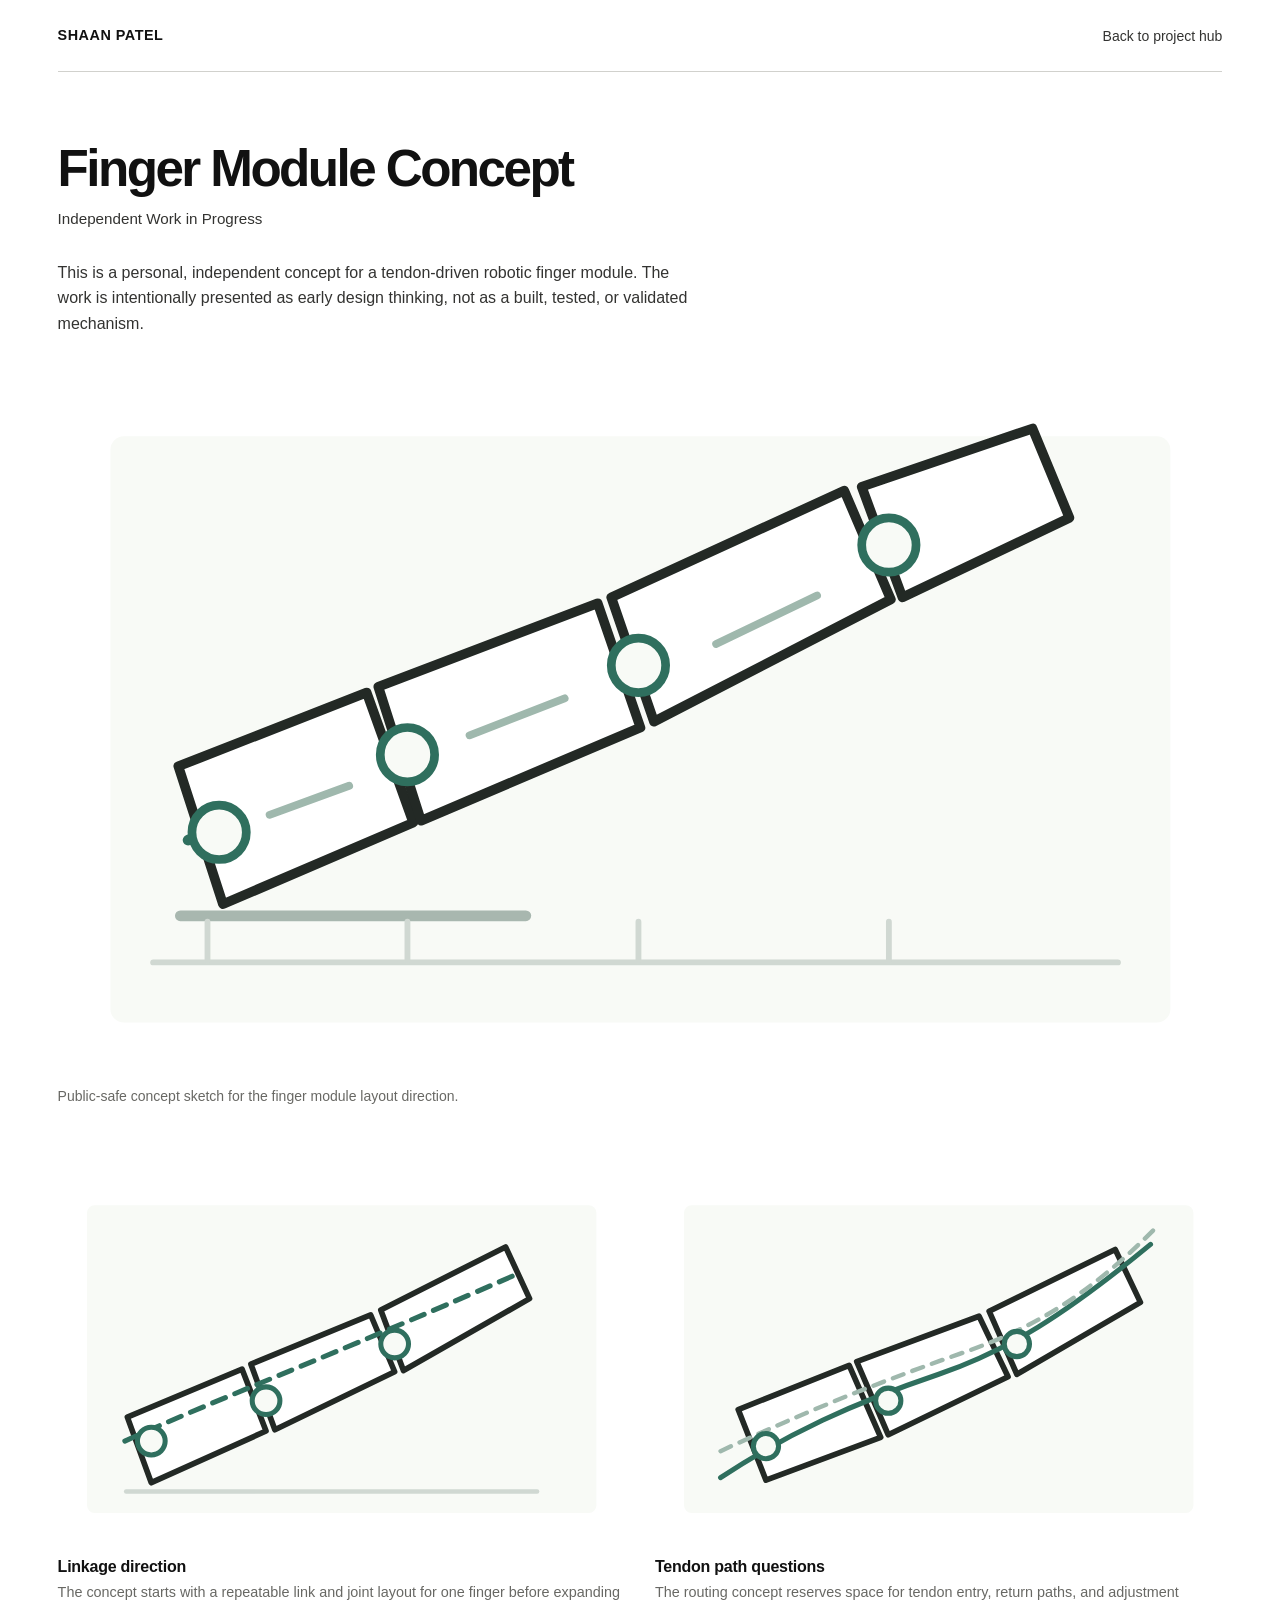
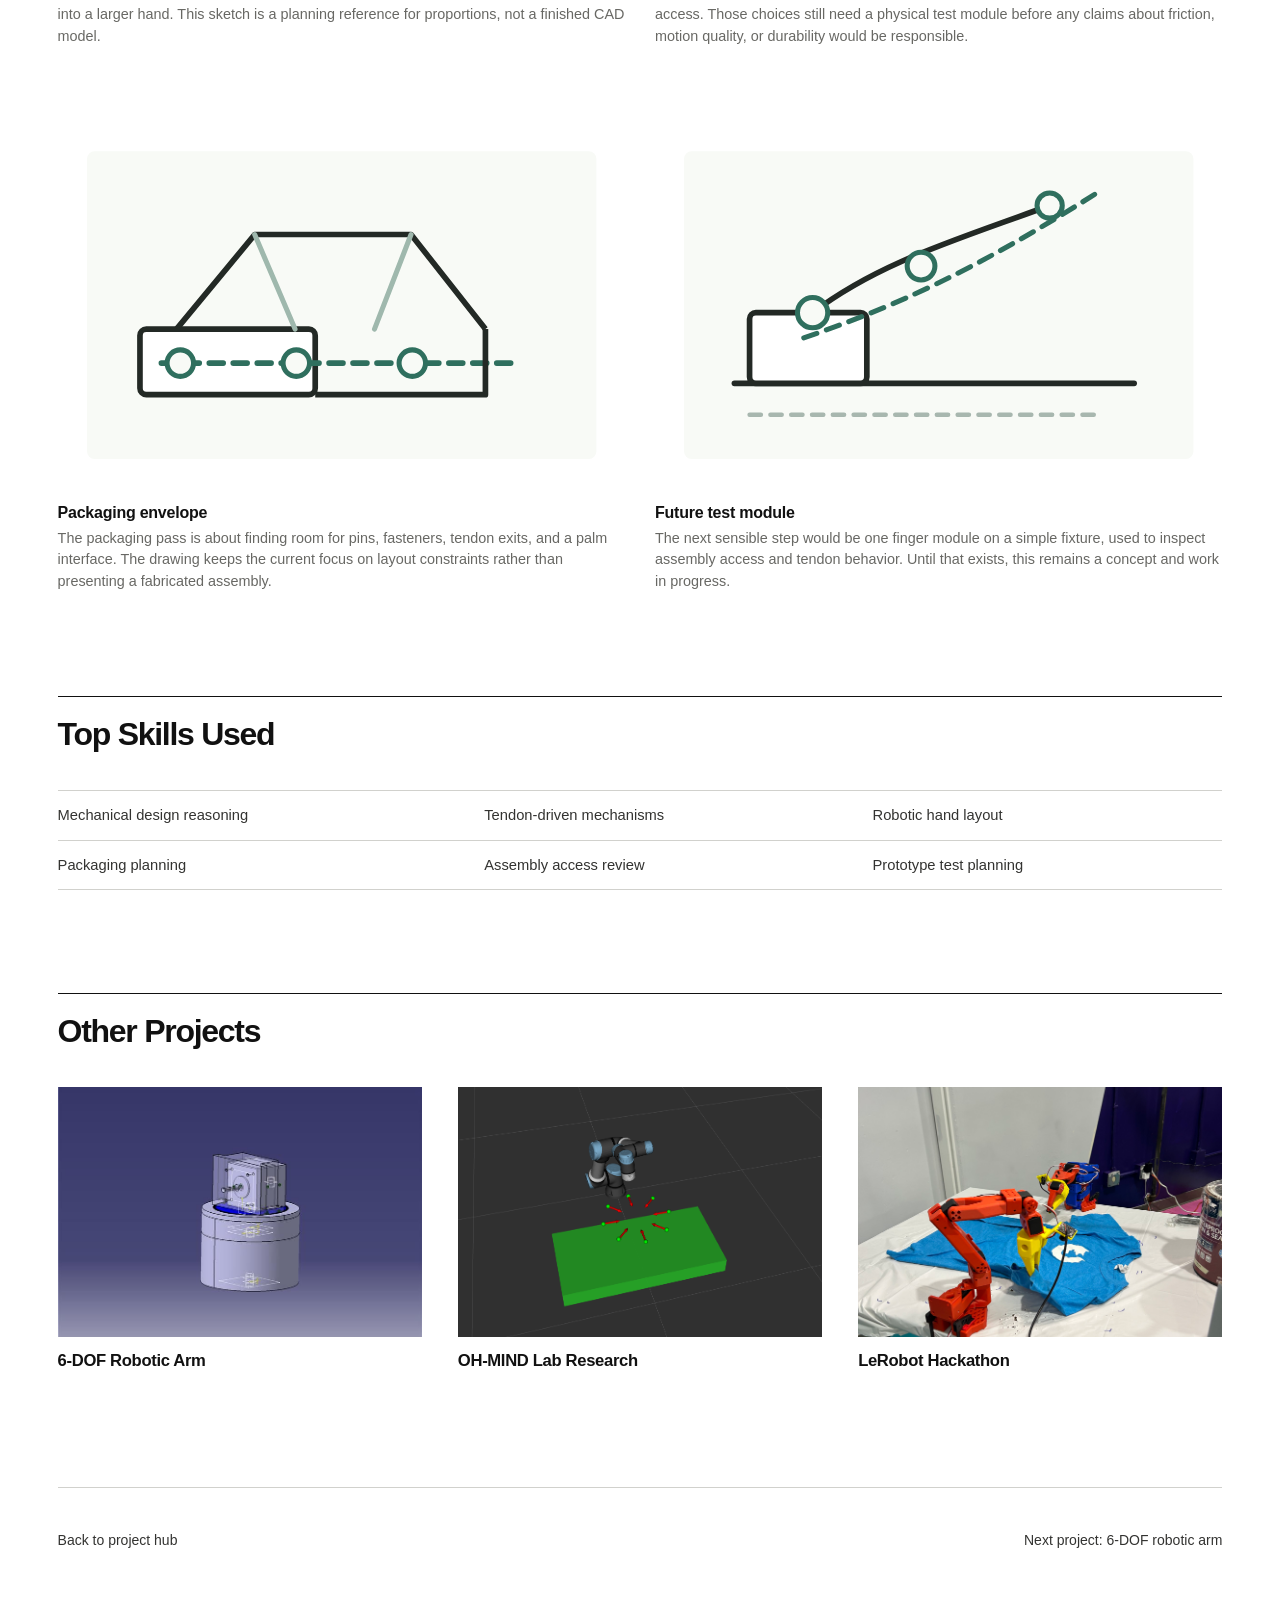
==== commit a864a6ff: "Refine portfolio to match visual references" ====
--- a/projects/finger-module-concept.html
+++ b/projects/finger-module-concept.html
@@ -22,9 +22,9 @@
       name="twitter:description"
       content="Early-stage independent mechanical design notes for a personal tendon-driven finger module concept."
     >
-    <link rel="stylesheet" href="../styles.css?v=20260817-1">
+    <link rel="stylesheet" href="../styles.css?v=20260817-2">
   </head>
-  <body class="visual-project-page">
+  <body class="visual-project-page finger-page">
     <a class="skip-link" href="#project-content">Skip to project notes</a>
 
     <header class="visual-project-header">
@@ -32,12 +32,18 @@
         <a class="brand" href="../index.html" aria-label="Shaan Patel home">Shaan Patel</a>
         <a class="back-link" href="../index.html#projects">Back to project hub</a>
       </nav>
-
+    </header>
+
+    <main class="visual-project-main" id="project-content" tabindex="-1">
+      <section class="visual-project-lead" aria-labelledby="project-title">
       <div class="visual-project-title">
-        <h1>Finger Module Concept</h1>
+        <h1 id="project-title">Finger Module Concept</h1>
         <p class="visual-project-subtitle">Independent Work in Progress</p>
-        <p class="visual-project-status">Personal tendon-driven finger module concept in an early mechanical layout stage.</p>
       </div>
+
+      <section class="visual-project-intro" aria-label="Short project summary">
+        <p>This is a personal, independent concept for a tendon-driven robotic finger module. The work is intentionally presented as early design thinking, not as a built, tested, or validated mechanism.</p>
+      </section>
 
       <figure class="visual-project-hero">
         <svg
@@ -48,30 +54,25 @@
           xmlns="http://www.w3.org/2000/svg"
         >
           <title id="finger-hero-title">Concept sketch of an early tendon-driven finger module layout</title>
-          <rect x="54" y="58" width="1092" height="604" fill="#f2f2f0"></rect>
-          <path d="M126 552 H482" stroke="#969692" stroke-width="11" stroke-linecap="round"></path>
-          <path d="M134 474 C318 392 488 350 636 288 C766 234 874 154 1002 82" fill="none" stroke="#161616" stroke-width="11" stroke-linecap="round" stroke-dasharray="26 18"></path>
-          <path d="M124 398 L318 322 L366 456 L170 540 Z" fill="#ffffff" stroke="#242424" stroke-width="10" stroke-linejoin="round"></path>
-          <path d="M330 316 L556 230 L600 358 L374 454 Z" fill="#ffffff" stroke="#242424" stroke-width="10" stroke-linejoin="round"></path>
-          <path d="M570 224 L810 114 L858 226 L614 352 Z" fill="#ffffff" stroke="#242424" stroke-width="10" stroke-linejoin="round"></path>
-          <path d="M828 110 L1004 50 L1042 142 L870 224 Z" fill="#ffffff" stroke="#242424" stroke-width="10" stroke-linejoin="round"></path>
-          <circle cx="166" cy="466" r="28" fill="#f2f2f0" stroke="#161616" stroke-width="9"></circle>
-          <circle cx="360" cy="386" r="28" fill="#f2f2f0" stroke="#161616" stroke-width="9"></circle>
-          <circle cx="598" cy="294" r="28" fill="#f2f2f0" stroke="#161616" stroke-width="9"></circle>
-          <circle cx="856" cy="170" r="28" fill="#f2f2f0" stroke="#161616" stroke-width="9"></circle>
-          <path d="M218 448 L300 418" stroke="#969692" stroke-width="8" stroke-linecap="round"></path>
-          <path d="M424 366 L522 328" stroke="#969692" stroke-width="8" stroke-linecap="round"></path>
-          <path d="M678 272 L782 222" stroke="#969692" stroke-width="8" stroke-linecap="round"></path>
-          <path d="M98 600 H1092" stroke="#d1d1cd" stroke-width="6" stroke-linecap="round"></path>
-          <path d="M154 598 V558 M360 598 V558 M598 598 V558 M856 598 V558" stroke="#d1d1cd" stroke-width="6" stroke-linecap="round"></path>
+          <rect x="54" y="58" width="1092" height="604" rx="14" fill="#f8faf6"></rect>
+          <path d="M126 552 H482" stroke="#a8b7af" stroke-width="11" stroke-linecap="round"></path>
+          <path d="M134 474 C318 392 488 350 636 288 C766 234 874 154 1002 82" fill="none" stroke="#2f6f5e" stroke-width="11" stroke-linecap="round" stroke-dasharray="26 18"></path>
+          <path d="M124 398 L318 322 L366 456 L170 540 Z" fill="#ffffff" stroke="#232925" stroke-width="10" stroke-linejoin="round"></path>
+          <path d="M330 316 L556 230 L600 358 L374 454 Z" fill="#ffffff" stroke="#232925" stroke-width="10" stroke-linejoin="round"></path>
+          <path d="M570 224 L810 114 L858 226 L614 352 Z" fill="#ffffff" stroke="#232925" stroke-width="10" stroke-linejoin="round"></path>
+          <path d="M828 110 L1004 50 L1042 142 L870 224 Z" fill="#ffffff" stroke="#232925" stroke-width="10" stroke-linejoin="round"></path>
+          <circle cx="166" cy="466" r="28" fill="#f8faf6" stroke="#2f6f5e" stroke-width="9"></circle>
+          <circle cx="360" cy="386" r="28" fill="#f8faf6" stroke="#2f6f5e" stroke-width="9"></circle>
+          <circle cx="598" cy="294" r="28" fill="#f8faf6" stroke="#2f6f5e" stroke-width="9"></circle>
+          <circle cx="856" cy="170" r="28" fill="#f8faf6" stroke="#2f6f5e" stroke-width="9"></circle>
+          <path d="M218 448 L300 418" stroke="#9fb8ad" stroke-width="8" stroke-linecap="round"></path>
+          <path d="M424 366 L522 328" stroke="#9fb8ad" stroke-width="8" stroke-linecap="round"></path>
+          <path d="M678 272 L782 222" stroke="#9fb8ad" stroke-width="8" stroke-linecap="round"></path>
+          <path d="M98 600 H1092" stroke="#d0d8d2" stroke-width="6" stroke-linecap="round"></path>
+          <path d="M154 598 V558 M360 598 V558 M598 598 V558 M856 598 V558" stroke="#d0d8d2" stroke-width="6" stroke-linecap="round"></path>
         </svg>
         <figcaption>Public-safe concept sketch for the finger module layout direction.</figcaption>
       </figure>
-    </header>
-
-    <main class="visual-project-main" id="project-content" tabindex="-1">
-      <section class="visual-project-intro" aria-label="Short project summary">
-        <p>This is a personal, independent concept for a tendon-driven robotic finger module. The work is intentionally presented as early design thinking, not as a built, tested, or validated mechanism.</p>
       </section>
 
       <section class="visual-walkthrough" aria-label="Finger module visual walkthrough">
@@ -85,15 +86,15 @@
               xmlns="http://www.w3.org/2000/svg"
             >
               <title id="finger-linkage-title">Concept sketch of finger linkage spacing</title>
-              <rect x="46" y="56" width="808" height="488" fill="#f2f2f0"></rect>
-              <path d="M110 392 L292 316 L330 414 L148 496 Z" fill="#ffffff" stroke="#242424" stroke-width="9" stroke-linejoin="round"></path>
-              <path d="M306 308 L496 230 L534 320 L344 412 Z" fill="#ffffff" stroke="#242424" stroke-width="9" stroke-linejoin="round"></path>
-              <path d="M512 222 L710 122 L748 204 L548 318 Z" fill="#ffffff" stroke="#242424" stroke-width="9" stroke-linejoin="round"></path>
-              <path d="M106 430 C260 360 412 304 726 166" fill="none" stroke="#161616" stroke-width="8" stroke-linecap="round" stroke-dasharray="22 16"></path>
-              <circle cx="148" cy="430" r="22" fill="#f2f2f0" stroke="#161616" stroke-width="8"></circle>
-              <circle cx="330" cy="366" r="22" fill="#f2f2f0" stroke="#161616" stroke-width="8"></circle>
-              <circle cx="534" cy="276" r="22" fill="#f2f2f0" stroke="#161616" stroke-width="8"></circle>
-              <path d="M108 510 H760" stroke="#d1d1cd" stroke-width="7" stroke-linecap="round"></path>
+              <rect x="46" y="56" width="808" height="488" rx="12" fill="#f8faf6"></rect>
+              <path d="M110 392 L292 316 L330 414 L148 496 Z" fill="#ffffff" stroke="#232925" stroke-width="9" stroke-linejoin="round"></path>
+              <path d="M306 308 L496 230 L534 320 L344 412 Z" fill="#ffffff" stroke="#232925" stroke-width="9" stroke-linejoin="round"></path>
+              <path d="M512 222 L710 122 L748 204 L548 318 Z" fill="#ffffff" stroke="#232925" stroke-width="9" stroke-linejoin="round"></path>
+              <path d="M106 430 C260 360 412 304 726 166" fill="none" stroke="#2f6f5e" stroke-width="8" stroke-linecap="round" stroke-dasharray="22 16"></path>
+              <circle cx="148" cy="430" r="22" fill="#f8faf6" stroke="#2f6f5e" stroke-width="8"></circle>
+              <circle cx="330" cy="366" r="22" fill="#f8faf6" stroke="#2f6f5e" stroke-width="8"></circle>
+              <circle cx="534" cy="276" r="22" fill="#f8faf6" stroke="#2f6f5e" stroke-width="8"></circle>
+              <path d="M108 510 H760" stroke="#d0d8d2" stroke-width="7" stroke-linecap="round"></path>
             </svg>
             <figcaption>
               <h2>Linkage direction</h2>
@@ -112,15 +113,15 @@
               xmlns="http://www.w3.org/2000/svg"
             >
               <title id="finger-routing-title">Concept sketch of tendon routing through a finger module</title>
-              <rect x="46" y="56" width="808" height="488" fill="#f2f2f0"></rect>
-              <path d="M132 380 L308 310 L358 424 L176 492 Z" fill="#ffffff" stroke="#242424" stroke-width="9" stroke-linejoin="round"></path>
-              <path d="M320 304 L514 232 L560 328 L370 420 Z" fill="#ffffff" stroke="#242424" stroke-width="9" stroke-linejoin="round"></path>
-              <path d="M530 224 L730 126 L770 210 L574 324 Z" fill="#ffffff" stroke="#242424" stroke-width="9" stroke-linejoin="round"></path>
-              <path d="M104 488 C210 418 314 370 450 324 C560 286 650 230 786 118" fill="none" stroke="#161616" stroke-width="8" stroke-linecap="round"></path>
-              <path d="M104 446 C224 390 340 342 482 292 C594 254 682 204 792 94" fill="none" stroke="#969692" stroke-width="7" stroke-linecap="round" stroke-dasharray="18 15"></path>
-              <circle cx="176" cy="438" r="20" fill="#f2f2f0" stroke="#161616" stroke-width="8"></circle>
-              <circle cx="370" cy="366" r="20" fill="#f2f2f0" stroke="#161616" stroke-width="8"></circle>
-              <circle cx="574" cy="276" r="20" fill="#f2f2f0" stroke="#161616" stroke-width="8"></circle>
+              <rect x="46" y="56" width="808" height="488" rx="12" fill="#f8faf6"></rect>
+              <path d="M132 380 L308 310 L358 424 L176 492 Z" fill="#ffffff" stroke="#232925" stroke-width="9" stroke-linejoin="round"></path>
+              <path d="M320 304 L514 232 L560 328 L370 420 Z" fill="#ffffff" stroke="#232925" stroke-width="9" stroke-linejoin="round"></path>
+              <path d="M530 224 L730 126 L770 210 L574 324 Z" fill="#ffffff" stroke="#232925" stroke-width="9" stroke-linejoin="round"></path>
+              <path d="M104 488 C210 418 314 370 450 324 C560 286 650 230 786 118" fill="none" stroke="#2f6f5e" stroke-width="8" stroke-linecap="round"></path>
+              <path d="M104 446 C224 390 340 342 482 292 C594 254 682 204 792 94" fill="none" stroke="#9fb8ad" stroke-width="7" stroke-linecap="round" stroke-dasharray="18 15"></path>
+              <circle cx="176" cy="438" r="20" fill="#f8faf6" stroke="#2f6f5e" stroke-width="8"></circle>
+              <circle cx="370" cy="366" r="20" fill="#f8faf6" stroke="#2f6f5e" stroke-width="8"></circle>
+              <circle cx="574" cy="276" r="20" fill="#f8faf6" stroke="#2f6f5e" stroke-width="8"></circle>
             </svg>
             <figcaption>
               <h2>Tendon path questions</h2>
@@ -139,15 +140,15 @@
               xmlns="http://www.w3.org/2000/svg"
             >
               <title id="finger-packaging-title">Concept sketch of finger module packaging envelope</title>
-              <rect x="46" y="56" width="808" height="488" fill="#f2f2f0"></rect>
-              <rect x="130" y="338" width="278" height="104" rx="2" fill="#ffffff" stroke="#242424" stroke-width="9"></rect>
-              <path d="M188 338 L312 188 H560 L678 338" fill="none" stroke="#242424" stroke-width="9" stroke-linejoin="round"></path>
-              <path d="M312 188 L376 338 M560 188 L502 338" stroke="#969692" stroke-width="8" stroke-linecap="round"></path>
-              <path d="M164 392 H730" stroke="#161616" stroke-width="9" stroke-linecap="round" stroke-dasharray="22 16"></path>
-              <circle cx="194" cy="392" r="21" fill="#f2f2f0" stroke="#161616" stroke-width="8"></circle>
-              <circle cx="378" cy="392" r="21" fill="#f2f2f0" stroke="#161616" stroke-width="8"></circle>
-              <circle cx="562" cy="392" r="21" fill="#f2f2f0" stroke="#161616" stroke-width="8"></circle>
-              <path d="M678 338 V442 H408" fill="none" stroke="#242424" stroke-width="9" stroke-linejoin="round"></path>
+              <rect x="46" y="56" width="808" height="488" rx="12" fill="#f8faf6"></rect>
+              <rect x="130" y="338" width="278" height="104" rx="10" fill="#ffffff" stroke="#232925" stroke-width="9"></rect>
+              <path d="M188 338 L312 188 H560 L678 338" fill="none" stroke="#232925" stroke-width="9" stroke-linejoin="round"></path>
+              <path d="M312 188 L376 338 M560 188 L502 338" stroke="#9fb8ad" stroke-width="8" stroke-linecap="round"></path>
+              <path d="M164 392 H730" stroke="#2f6f5e" stroke-width="9" stroke-linecap="round" stroke-dasharray="22 16"></path>
+              <circle cx="194" cy="392" r="21" fill="#f8faf6" stroke="#2f6f5e" stroke-width="8"></circle>
+              <circle cx="378" cy="392" r="21" fill="#f8faf6" stroke="#2f6f5e" stroke-width="8"></circle>
+              <circle cx="562" cy="392" r="21" fill="#f8faf6" stroke="#2f6f5e" stroke-width="8"></circle>
+              <path d="M678 338 V442 H408" fill="none" stroke="#232925" stroke-width="9" stroke-linejoin="round"></path>
             </svg>
             <figcaption>
               <h2>Packaging envelope</h2>
@@ -166,15 +167,15 @@
               xmlns="http://www.w3.org/2000/svg"
             >
               <title id="finger-test-title">Concept sketch of a future one-finger test module</title>
-              <rect x="46" y="56" width="808" height="488" fill="#f2f2f0"></rect>
-              <path d="M126 424 H760" stroke="#242424" stroke-width="9" stroke-linecap="round"></path>
-              <rect x="150" y="312" width="186" height="112" rx="2" fill="#ffffff" stroke="#242424" stroke-width="9"></rect>
-              <path d="M250 312 C356 232 474 198 626 142" fill="none" stroke="#242424" stroke-width="9" stroke-linecap="round"></path>
-              <path d="M236 352 C370 306 500 250 704 120" fill="none" stroke="#161616" stroke-width="8" stroke-linecap="round" stroke-dasharray="22 16"></path>
-              <circle cx="250" cy="312" r="24" fill="#f2f2f0" stroke="#161616" stroke-width="8"></circle>
-              <circle cx="422" cy="238" r="22" fill="#f2f2f0" stroke="#161616" stroke-width="8"></circle>
-              <circle cx="626" cy="142" r="20" fill="#f2f2f0" stroke="#161616" stroke-width="8"></circle>
-              <path d="M150 474 H698" stroke="#969692" stroke-width="7" stroke-linecap="round" stroke-dasharray="18 15"></path>
+              <rect x="46" y="56" width="808" height="488" rx="12" fill="#f8faf6"></rect>
+              <path d="M126 424 H760" stroke="#232925" stroke-width="9" stroke-linecap="round"></path>
+              <rect x="150" y="312" width="186" height="112" rx="10" fill="#ffffff" stroke="#232925" stroke-width="9"></rect>
+              <path d="M250 312 C356 232 474 198 626 142" fill="none" stroke="#232925" stroke-width="9" stroke-linecap="round"></path>
+              <path d="M236 352 C370 306 500 250 704 120" fill="none" stroke="#2f6f5e" stroke-width="8" stroke-linecap="round" stroke-dasharray="22 16"></path>
+              <circle cx="250" cy="312" r="24" fill="#f8faf6" stroke="#2f6f5e" stroke-width="8"></circle>
+              <circle cx="422" cy="238" r="22" fill="#f8faf6" stroke="#2f6f5e" stroke-width="8"></circle>
+              <circle cx="626" cy="142" r="20" fill="#f8faf6" stroke="#2f6f5e" stroke-width="8"></circle>
+              <path d="M150 474 H698" stroke="#a8b7af" stroke-width="7" stroke-linecap="round" stroke-dasharray="18 15"></path>
             </svg>
             <figcaption>
               <h2>Future test module</h2>
--- a/styles.css
+++ b/styles.css
@@ -1,18 +1,18 @@
 :root {
   color-scheme: light;
-  --background: #f7f7f5;
-  --surface: #ececea;
-  --surface-light: #f1f1ef;
+  --background: #fbfbfa;
+  --surface: #f1f1ef;
+  --surface-light: #f6f6f4;
   --ink: #111111;
   --ink-soft: #333331;
   --muted: #686864;
   --line: #d1d1cd;
   --line-strong: #a7a7a2;
   --focus: #111111;
-  --page: 1440px;
-  --measure: 68ch;
-  --gutter: clamp(20px, 4.5vw, 72px);
-  --section-space: clamp(84px, 11vw, 164px);
+  --page: 1180px;
+  --measure: 72ch;
+  --gutter: clamp(20px, 4.5vw, 60px);
+  --section-space: clamp(72px, 8vw, 112px);
   --sans: "Helvetica Neue", Helvetica, Arial, sans-serif;
 }
 
@@ -100,9 +100,13 @@
 }
 
 .brand {
-  font-size: 0.94rem;
-  font-weight: 600;
-  letter-spacing: -0.01em;
+  display: inline-flex;
+  align-items: center;
+  min-height: 44px;
+  font-size: 0.9rem;
+  font-weight: 650;
+  letter-spacing: 0.035em;
+  text-transform: uppercase;
 }
 
 /* Homepage */
@@ -113,7 +117,7 @@
   justify-content: space-between;
   gap: 24px;
   min-height: 72px;
-  padding-inline: var(--gutter);
+  padding-inline: max(var(--gutter), calc((100vw - var(--page)) / 2));
   border-bottom: 1px solid var(--line);
   background: var(--background);
 }
@@ -129,8 +133,10 @@
 .footer-link {
   position: relative;
   color: var(--ink-soft);
-  font-size: 0.86rem;
+  min-height: 44px;
+  font-size: 0.875rem;
   font-weight: 500;
+  line-height: 44px;
 }
 
 .nav-links a::after,
@@ -162,52 +168,81 @@
 }
 
 .home-intro {
-  padding: clamp(72px, 9vw, 136px) var(--gutter) clamp(88px, 12vw, 176px);
+  padding: clamp(56px, 7vw, 88px) var(--gutter) clamp(72px, 8vw, 104px);
 }
 
 .home-intro-inner {
   display: grid;
-  grid-template-columns: minmax(0, 7fr) minmax(280px, 4fr);
-  gap: clamp(52px, 9vw, 144px);
-  align-items: end;
+  grid-template-columns: minmax(0, 1fr) minmax(320px, 1fr);
+  gap: clamp(42px, 6vw, 76px);
+  align-items: center;
   width: min(100%, var(--page));
   margin-inline: auto;
 }
 
 .home-intro-copy {
-  padding-bottom: clamp(8px, 2vw, 28px);
+  max-width: 560px;
 }
 
 .home-intro h1 {
   margin: 0;
-  max-width: 820px;
-  font-size: clamp(3.7rem, 7vw, 6.4rem);
+  max-width: 620px;
+  font-size: clamp(3.5rem, 6vw, 4.5rem);
+  font-weight: 600;
+  letter-spacing: -0.05em;
+  line-height: 0.96;
+}
+
+.home-intro p {
+  max-width: 43ch;
+  margin: clamp(22px, 2.5vw, 30px) 0 0;
+  color: var(--ink-soft);
+  font-size: clamp(1rem, 1.35vw, 1.08rem);
+  line-height: 1.58;
+}
+
+.home-intro-actions {
+  display: flex;
+  flex-wrap: wrap;
+  gap: 16px 28px;
+  margin-top: clamp(28px, 3vw, 38px);
+}
+
+.primary-action {
+  display: inline-flex;
+  align-items: center;
+  justify-content: space-between;
+  gap: 26px;
+  min-height: 48px;
+  padding: 11px 17px;
+  border: 1px solid var(--ink);
+  border-radius: 3px;
+  color: #ffffff;
+  background: var(--ink);
+  font-size: 0.9rem;
   font-weight: 500;
-  letter-spacing: -0.055em;
-  line-height: 0.92;
-}
-
-.home-intro p {
-  max-width: 660px;
-  margin: clamp(26px, 3vw, 40px) 0 0;
-  color: var(--ink-soft);
-  font-size: clamp(1.05rem, 1.5vw, 1.23rem);
-  line-height: 1.65;
+  text-decoration: none;
+  transition: color 200ms ease, background-color 200ms ease;
+}
+
+.primary-action:hover,
+.primary-action:focus-visible {
+  color: var(--ink);
+  background: transparent;
 }
 
 .home-intro-visual {
   justify-self: end;
-  width: min(100%, 430px);
+  width: min(100%, 520px);
   overflow: hidden;
   background: var(--surface);
 }
 
 .home-intro-visual img {
   width: 100%;
-  aspect-ratio: 4 / 5;
+  aspect-ratio: 4 / 3;
   object-fit: cover;
-  object-position: center 34%;
-  filter: grayscale(1) contrast(1.04);
+  object-position: center top;
   transition: transform 240ms ease;
 }
 
@@ -218,38 +253,55 @@
 }
 
 .home-project-heading {
-  width: min(100%, 760px);
+  display: grid;
+  grid-template-columns: 1fr;
+  gap: 14px;
+  width: min(100%, var(--page));
   margin-inline: auto;
+}
+
+.home-project-heading h2 {
+  display: flex;
+  align-items: center;
+  gap: 24px;
+  margin: 0;
+  font-size: clamp(1.85rem, 3vw, 2.25rem);
+  font-weight: 600;
+  letter-spacing: -0.04em;
+  line-height: 1.1;
+}
+
+.home-project-heading h2::after {
+  flex: 1 1 auto;
+  height: 1px;
+  content: "";
+  background: var(--line);
+}
+
+.home-project-heading p {
+  margin: 0;
+  color: var(--muted);
+  font-size: 0.875rem;
   text-align: center;
-}
-
-.home-project-heading h2 {
-  margin: 0;
-  font-size: clamp(2.3rem, 4.3vw, 3.9rem);
-  font-weight: 500;
-  letter-spacing: -0.045em;
-  line-height: 1;
-}
-
-.home-project-heading p {
-  margin: 18px 0 0;
-  color: var(--muted);
-  font-size: 0.95rem;
 }
 
 .home-project-grid {
   display: grid;
   grid-template-columns: repeat(2, minmax(0, 1fr));
-  gap: clamp(58px, 7vw, 104px) clamp(24px, 4vw, 64px);
+  gap: clamp(28px, 3vw, 36px);
   width: min(100%, var(--page));
-  margin: clamp(52px, 7vw, 92px) auto 0;
+  margin: clamp(32px, 4vw, 48px) auto 0;
 }
 
 .home-project-card {
-  display: grid;
-  grid-template-rows: auto auto;
+  display: block;
   min-width: 0;
+  overflow: hidden;
+  border: 1px solid var(--line);
+  border-radius: 3px;
   color: var(--ink);
+  background: #ffffff;
+  transition: border-color 200ms ease;
 }
 
 .home-project-media {
@@ -263,12 +315,11 @@
 .home-project-media .concept-sketch {
   width: 100%;
   height: 100%;
-  transition: transform 240ms ease, filter 240ms ease;
+  transition: transform 220ms ease;
 }
 
 .home-project-media img {
   object-fit: cover;
-  filter: grayscale(1) contrast(1.03);
 }
 
 .home-project-media-sketch .concept-sketch {
@@ -276,25 +327,43 @@
   color: var(--ink);
 }
 
+.home-project-copy {
+  display: block;
+  padding: 18px 18px 20px;
+  border-top: 1px solid var(--line);
+}
+
+.home-project-title,
+.home-project-description,
+.home-project-link {
+  display: block;
+}
+
 .home-project-title {
-  display: flex;
-  align-items: baseline;
-  justify-content: space-between;
-  gap: 18px;
-  padding: 17px 0 0;
-  border-top: 1px solid var(--ink);
-  font-size: clamp(1.14rem, 1.8vw, 1.5rem);
-  font-weight: 500;
+  font-size: clamp(1.08rem, 1.6vw, 1.28rem);
+  font-weight: 600;
   letter-spacing: -0.025em;
   line-height: 1.25;
 }
 
-.home-project-title::after {
-  flex: 0 0 auto;
-  content: "\2197";
+.home-project-description {
+  max-width: 50ch;
+  margin-top: 7px;
   color: var(--muted);
-  font-size: 0.95rem;
-  transition: transform 220ms ease, color 220ms ease;
+  font-size: 0.9rem;
+  line-height: 1.5;
+}
+
+.home-project-link {
+  margin-top: 16px;
+  font-size: 0.875rem;
+  font-weight: 500;
+}
+
+.home-project-link span {
+  display: inline-block;
+  margin-left: 10px;
+  transition: transform 200ms ease;
 }
 
 .contact-section {
@@ -305,7 +374,7 @@
 .contact-grid {
   display: grid;
   grid-template-columns: minmax(0, 7fr) minmax(250px, 4fr);
-  gap: clamp(44px, 9vw, 144px);
+  gap: clamp(44px, 7vw, 92px);
   align-items: start;
   width: min(100%, var(--page));
   margin-inline: auto;
@@ -318,10 +387,10 @@
 }
 
 .contact-section h2 {
-  max-width: 820px;
-  margin: 0;
-  font-size: clamp(2.1rem, 4vw, 3.6rem);
-  font-weight: 500;
+  max-width: 720px;
+  margin: 0;
+  font-size: clamp(1.85rem, 3vw, 2.65rem);
+  font-weight: 600;
   letter-spacing: -0.045em;
   line-height: 1.06;
 }
@@ -372,6 +441,9 @@
 
 footer a {
   position: relative;
+  display: inline-flex;
+  align-items: center;
+  min-height: 44px;
   color: var(--ink-soft);
 }
 
@@ -386,8 +458,6 @@
 }
 
 .visual-project-nav,
-.visual-project-title,
-.visual-project-hero,
 .visual-project-main,
 .visual-project-footer {
   width: min(100%, var(--page));
@@ -409,41 +479,29 @@
 }
 
 .visual-project-title {
-  display: grid;
-  grid-template-columns: minmax(0, 7fr) minmax(280px, 4fr);
-  gap: 16px clamp(40px, 8vw, 128px);
-  align-items: end;
-  padding: clamp(70px, 10vw, 148px) 0 clamp(38px, 5vw, 72px);
+  max-width: 920px;
+  padding: clamp(44px, 6vw, 72px) 0 0;
 }
 
 .visual-project-title h1 {
-  grid-row: span 2;
-  max-width: 980px;
-  margin: 0;
-  font-size: clamp(3.4rem, 7.2vw, 6.5rem);
+  max-width: 900px;
+  margin: 0;
+  font-size: clamp(2.5rem, 4.5vw, 3.2rem);
+  font-weight: 600;
+  letter-spacing: -0.05em;
+  line-height: 0.98;
+}
+
+.visual-project-subtitle {
+  margin: 14px 0 0;
+  color: var(--ink-soft);
+  font-size: 0.95rem;
   font-weight: 500;
-  letter-spacing: -0.06em;
-  line-height: 0.92;
-}
-
-.visual-project-subtitle {
-  margin: 0;
-  color: var(--ink);
-  font-size: clamp(1rem, 1.45vw, 1.22rem);
-  font-weight: 500;
-  line-height: 1.35;
-}
-
-.visual-project-status {
-  max-width: 560px;
-  margin: 0;
-  color: var(--muted);
-  font-size: 0.96rem;
-  line-height: 1.58;
+  line-height: 1.45;
 }
 
 .visual-project-hero {
-  margin-bottom: clamp(62px, 8vw, 112px);
+  margin-bottom: clamp(44px, 5vw, 64px);
 }
 
 .visual-project-hero img,
@@ -451,14 +509,7 @@
 .visual-step > figure > img,
 .visual-step > figure > .visual-concept-sketch {
   width: 100%;
-  height: clamp(390px, 62vw, 850px);
-  background: var(--surface-light);
-  object-fit: contain;
-}
-
-.visual-project-hero img,
-.visual-step > figure > img {
-  padding: clamp(8px, 1.6vw, 24px);
+  height: auto;
 }
 
 .visual-project-hero .visual-concept-sketch,
@@ -468,26 +519,26 @@
 
 .visual-project-hero > figcaption {
   max-width: 760px;
-  margin: 13px 0 0;
+  margin: 7px 0 0;
   color: var(--muted);
-  font-size: 0.82rem;
-  line-height: 1.5;
+  font-size: 0.875rem;
+  line-height: 1.45;
 }
 
 .visual-project-main {
-  padding-bottom: clamp(88px, 12vw, 180px);
+  padding-bottom: clamp(80px, 9vw, 120px);
 }
 
 .visual-project-intro {
   max-width: var(--measure);
-  margin-bottom: clamp(84px, 11vw, 164px);
+  margin: clamp(20px, 2.5vw, 30px) 0 clamp(28px, 3.5vw, 44px);
 }
 
 .visual-project-intro p {
   margin: 0;
   color: var(--ink-soft);
-  font-size: clamp(1.08rem, 1.5vw, 1.25rem);
-  line-height: 1.7;
+  font-size: clamp(1rem, 1.25vw, 1.08rem);
+  line-height: 1.58;
 }
 
 .visual-project-intro p + p {
@@ -496,7 +547,7 @@
 
 .visual-walkthrough {
   display: grid;
-  gap: clamp(88px, 12vw, 176px);
+  gap: clamp(44px, 5.5vw, 68px);
 }
 
 .visual-step figure {
@@ -504,29 +555,23 @@
 }
 
 .visual-step figcaption {
-  display: grid;
-  grid-template-columns: minmax(180px, 3fr) minmax(0, 7fr);
-  gap: clamp(24px, 6vw, 96px);
-  align-items: start;
-  margin-top: 18px;
-  border-top: 1px solid var(--ink);
-  padding-top: 18px;
+  margin-top: 8px;
 }
 
 .visual-step h2 {
   margin: 0;
-  font-size: clamp(1.25rem, 2.2vw, 1.85rem);
-  font-weight: 500;
-  letter-spacing: -0.03em;
-  line-height: 1.18;
+  font-size: 1rem;
+  font-weight: 600;
+  letter-spacing: -0.015em;
+  line-height: 1.35;
 }
 
 .visual-step p {
-  max-width: 760px;
-  margin: 0;
+  max-width: 76ch;
+  margin: 4px 0 0;
   color: var(--muted);
-  font-size: 1rem;
-  line-height: 1.68;
+  font-size: 0.9rem;
+  line-height: 1.52;
 }
 
 .visual-step p a {
@@ -537,31 +582,44 @@
 .gearbox-image-grid {
   display: grid;
   grid-template-columns: repeat(2, minmax(0, 1fr));
-  gap: 2px;
-  background: var(--line);
-}
-
-.torque-image-grid img,
-.gearbox-image-grid img {
+  gap: clamp(12px, 1.5vw, 18px);
+}
+
+.gallery-item img {
   width: 100%;
-  height: clamp(300px, 38vw, 560px);
-  padding: clamp(8px, 1.5vw, 22px);
-  background: var(--surface-light);
-  object-fit: contain;
+  height: auto;
+}
+
+.gallery-item figcaption {
+  margin-top: 7px;
+  color: var(--muted);
+  font-size: 0.875rem;
+  line-height: 1.45;
+}
+
+.visual-step-summary {
+  margin-top: 20px;
+  border-top: 1px solid var(--line);
+  padding-top: 14px;
+}
+
+.lerobot-page .visual-project-hero {
+  width: min(100%, 720px);
+  margin-inline: auto;
 }
 
 .visual-skills,
 .visual-other-projects {
-  margin-top: clamp(96px, 13vw, 188px);
+  margin-top: clamp(68px, 8vw, 104px);
   border-top: 1px solid var(--ink);
-  padding-top: 24px;
+  padding-top: 20px;
 }
 
 .visual-skills h2,
 .visual-other-projects h2 {
-  margin: 0 0 clamp(28px, 4vw, 52px);
-  font-size: clamp(1.65rem, 3vw, 2.6rem);
-  font-weight: 500;
+  margin: 0 0 clamp(24px, 3vw, 38px);
+  font-size: clamp(1.55rem, 2.5vw, 2rem);
+  font-weight: 600;
   letter-spacing: -0.04em;
   line-height: 1.1;
 }
@@ -591,15 +649,15 @@
 .visual-project-link-grid {
   display: grid;
   grid-template-columns: repeat(3, minmax(0, 1fr));
-  gap: clamp(24px, 4vw, 58px);
+  gap: clamp(20px, 3vw, 36px);
 }
 
 .visual-project-link {
   display: block;
   min-width: 0;
   color: var(--ink);
-  font-size: clamp(1rem, 1.55vw, 1.28rem);
-  font-weight: 500;
+  font-size: clamp(0.95rem, 1.3vw, 1.1rem);
+  font-weight: 600;
   letter-spacing: -0.02em;
   line-height: 1.25;
 }
@@ -616,18 +674,17 @@
 .visual-project-thumb svg {
   width: 100%;
   height: 100%;
-  transition: transform 240ms ease, filter 240ms ease;
+  transition: transform 220ms ease;
 }
 
 .visual-project-thumb img {
   object-fit: cover;
-  filter: grayscale(1) contrast(1.03);
 }
 
 .visual-project-thumb-sketch {
   display: grid;
   place-items: center;
-  color: var(--ink);
+  color: #2f6f5e;
 }
 
 .visual-project-thumb-sketch svg {
@@ -655,16 +712,19 @@
     transform: scale(1.012);
   }
 
-  .home-project-card:hover .home-project-title::after,
-  .home-project-card:focus-visible .home-project-title::after {
-    color: var(--ink);
-    transform: translate(2px, -2px);
+  .home-project-card:hover,
+  .home-project-card:focus-visible {
+    border-color: var(--line-strong);
+  }
+
+  .home-project-card:hover .home-project-link span,
+  .home-project-card:focus-visible .home-project-link span {
+    transform: translateX(3px);
   }
 }
 
 @media (max-width: 980px) {
   .home-intro-inner,
-  .visual-project-title,
   .contact-grid {
     grid-template-columns: 1fr;
   }
@@ -682,18 +742,40 @@
     width: min(58vw, 430px);
   }
 
-  .visual-project-title h1 {
-    grid-row: auto;
-    margin-bottom: 22px;
-  }
-
-  .visual-project-subtitle,
-  .visual-project-status {
+  .visual-project-subtitle {
     max-width: 680px;
   }
 
   .contact-links {
     max-width: 600px;
+  }
+
+}
+
+@media (min-width: 721px) {
+  .lerobot-page .visual-walkthrough {
+    grid-template-columns: repeat(2, minmax(0, 1fr));
+    column-gap: clamp(18px, 2.5vw, 30px);
+  }
+}
+
+@media (min-width: 900px) {
+  .finger-page .visual-walkthrough,
+  .robotic-arm-page .visual-walkthrough {
+    grid-template-columns: repeat(2, minmax(0, 1fr));
+    column-gap: clamp(18px, 2.5vw, 30px);
+  }
+
+  .robotic-arm-page .torque-calculations-step,
+  .robotic-arm-page .gearbox-design-step {
+    grid-column: 1 / -1;
+  }
+}
+
+@media (min-width: 1000px) {
+  .omni-page .visual-walkthrough {
+    grid-template-columns: repeat(3, minmax(0, 1fr));
+    column-gap: clamp(16px, 2vw, 24px);
   }
 }
 
@@ -712,11 +794,11 @@
   }
 
   .home-intro h1 {
-    font-size: clamp(3.35rem, 16vw, 5.1rem);
+    font-size: clamp(3rem, 14vw, 4.35rem);
   }
 
   .home-intro-visual {
-    width: min(82vw, 410px);
+    width: 100%;
   }
 
   .home-project-grid,
@@ -725,7 +807,7 @@
   }
 
   .home-project-grid {
-    gap: 56px;
+    gap: 28px;
   }
 
   .visual-project-nav {
@@ -739,34 +821,17 @@
   }
 
   .visual-project-title {
-    padding-top: 62px;
+    padding-top: 46px;
   }
 
   .visual-project-title h1 {
-    font-size: clamp(3.15rem, 15vw, 4.7rem);
-    line-height: 0.95;
-  }
-
-  .visual-project-hero img,
-  .visual-project-hero .visual-concept-sketch,
-  .visual-step > figure > img,
-  .visual-step > figure > .visual-concept-sketch {
-    height: clamp(290px, 82vw, 480px);
-  }
-
-  .visual-step figcaption {
-    grid-template-columns: 1fr;
-    gap: 12px;
+    font-size: clamp(2.35rem, 11vw, 3.25rem);
+    line-height: 1;
   }
 
   .torque-image-grid,
   .gearbox-image-grid {
     grid-template-columns: 1fr;
-  }
-
-  .torque-image-grid img,
-  .gearbox-image-grid img {
-    height: clamp(260px, 78vw, 430px);
   }
 
   .visual-skill-list {
@@ -786,13 +851,13 @@
 
 @media (max-width: 420px) {
   .brand {
-    font-size: 0.88rem;
+    font-size: 0.82rem;
   }
 
   .nav-links a,
   .back-link,
   .footer-link {
-    font-size: 0.8rem;
+    font-size: 0.875rem;
   }
 
   .home-project-media,
@@ -819,7 +884,7 @@
   .home-project-media .concept-sketch,
   .visual-project-thumb img,
   .visual-project-thumb svg,
-  .home-project-title::after {
+  .home-project-link span {
     transform: none !important;
   }
 }
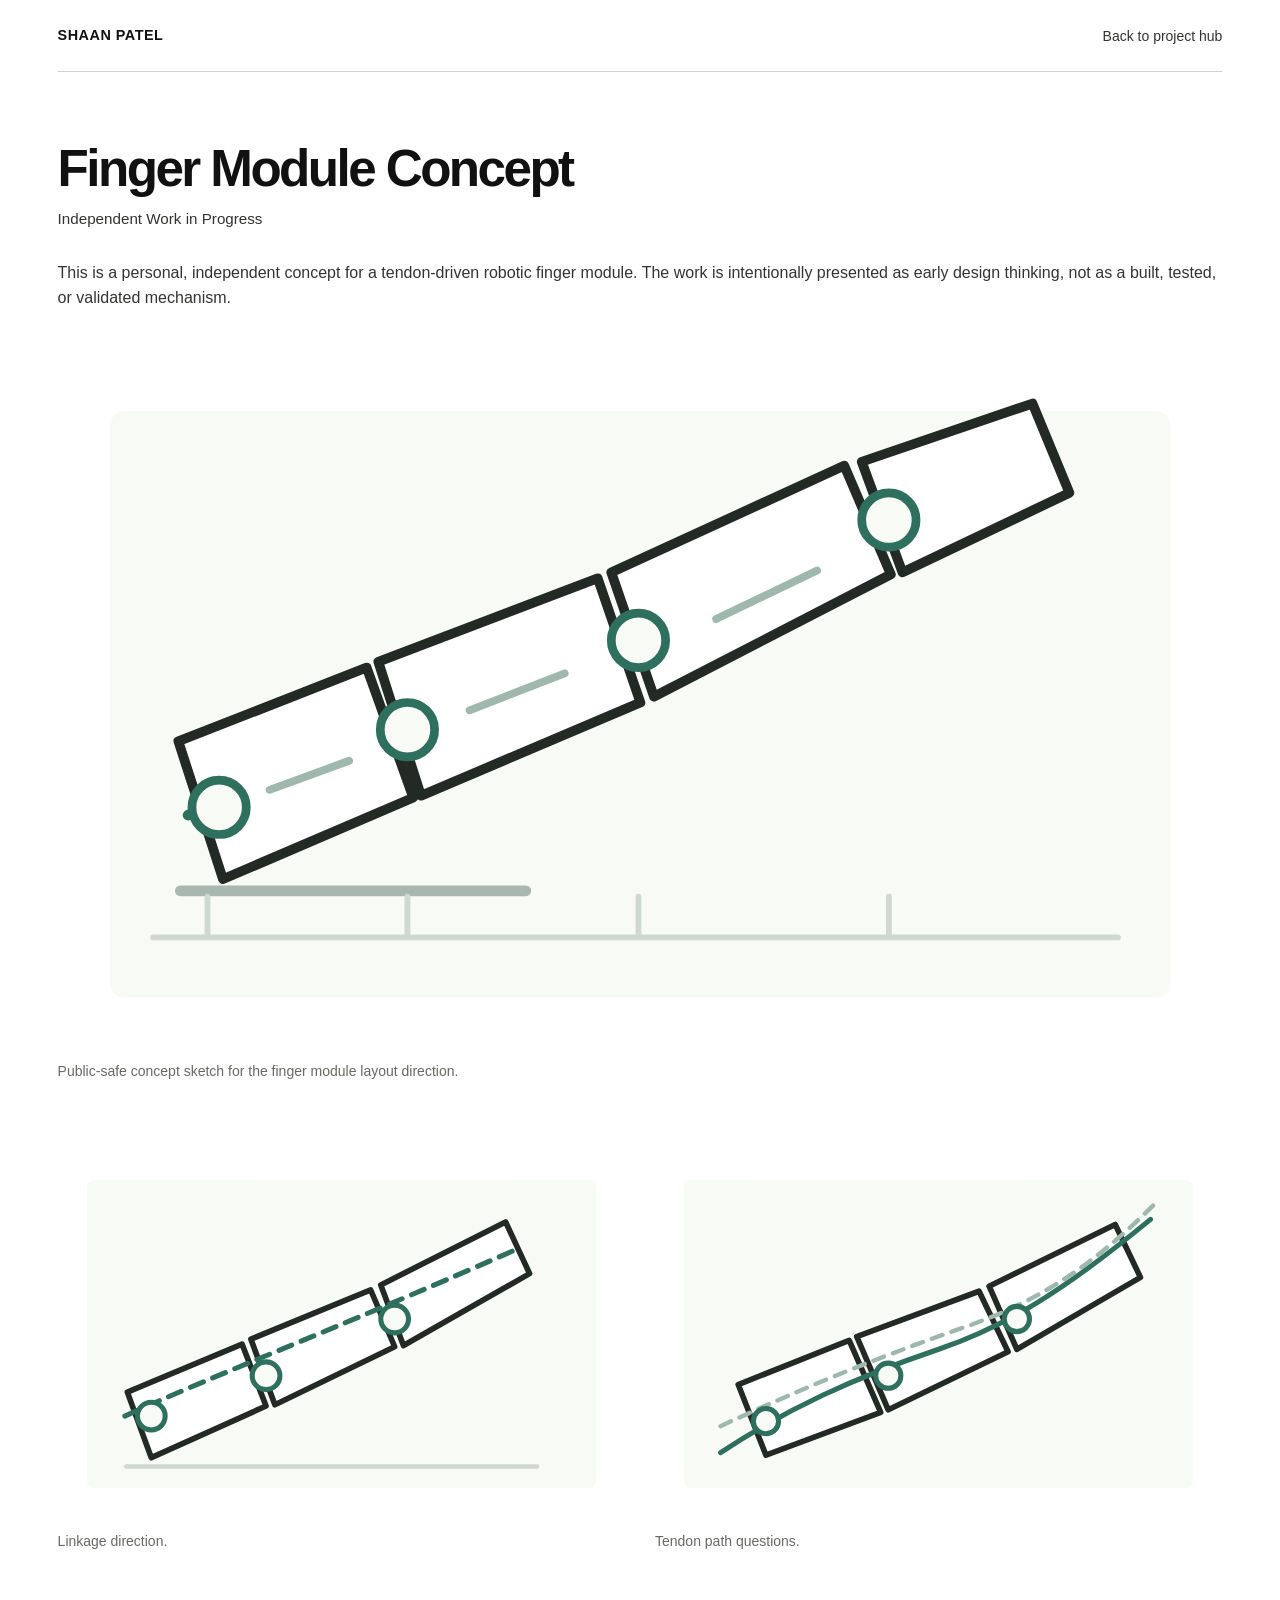
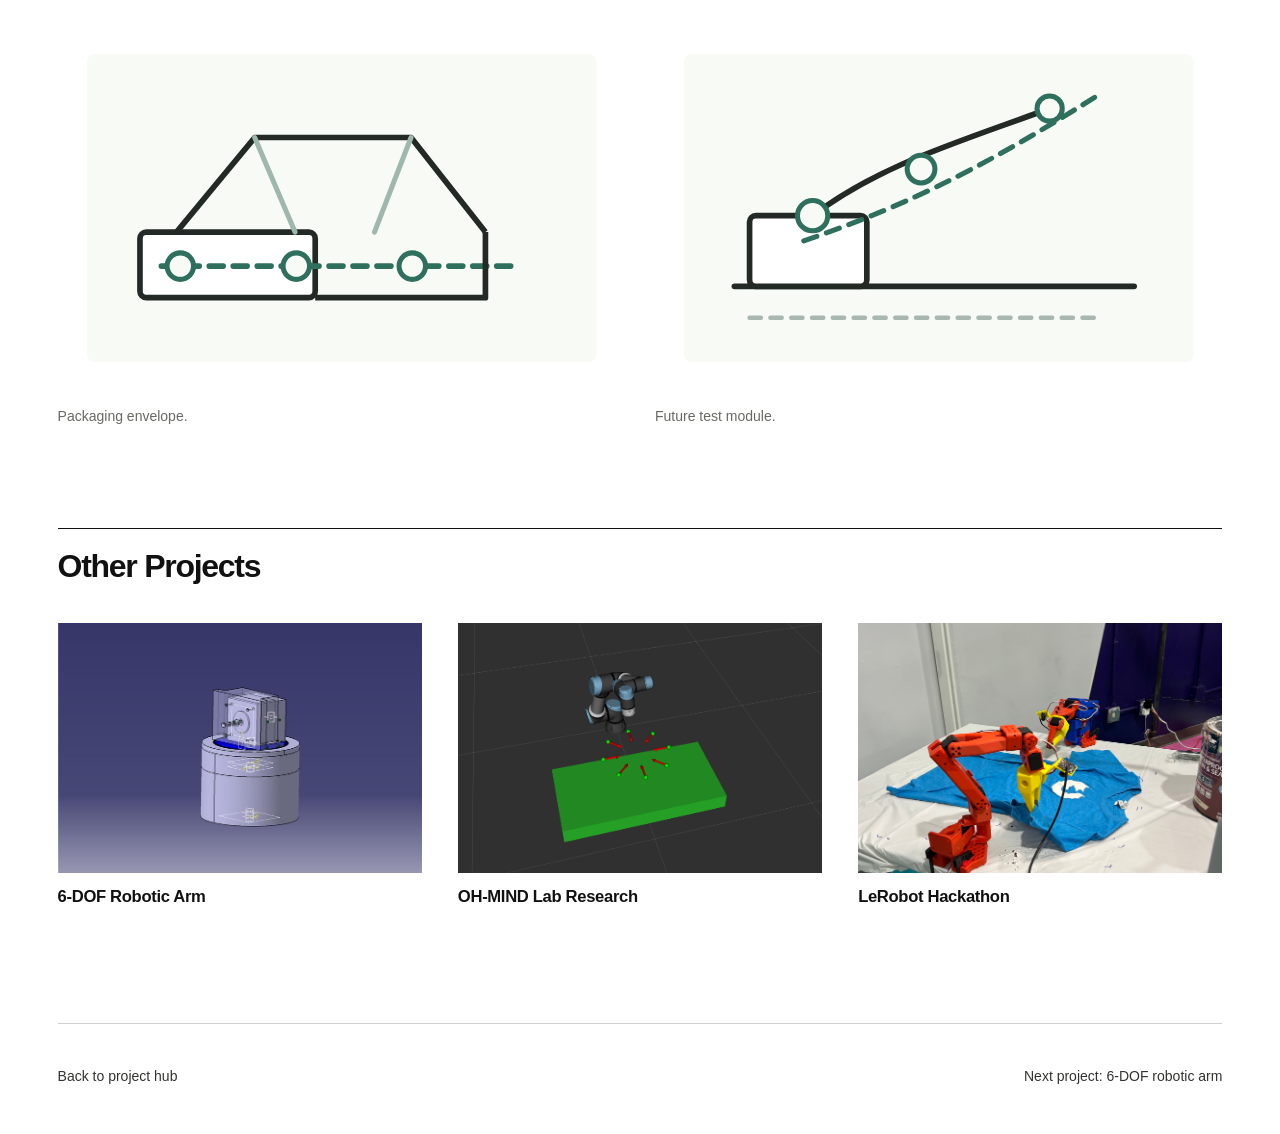
==== commit ec739fcf: "Simplify project pages to image captions" ====
--- a/projects/finger-module-concept.html
+++ b/projects/finger-module-concept.html
@@ -22,7 +22,7 @@
       name="twitter:description"
       content="Early-stage independent mechanical design notes for a personal tendon-driven finger module concept."
     >
-    <link rel="stylesheet" href="../styles.css?v=20260817-2">
+    <link rel="stylesheet" href="../styles.css?v=20260817-3">
   </head>
   <body class="visual-project-page finger-page">
     <a class="skip-link" href="#project-content">Skip to project notes</a>
@@ -96,10 +96,7 @@
               <circle cx="534" cy="276" r="22" fill="#f8faf6" stroke="#2f6f5e" stroke-width="8"></circle>
               <path d="M108 510 H760" stroke="#d0d8d2" stroke-width="7" stroke-linecap="round"></path>
             </svg>
-            <figcaption>
-              <h2>Linkage direction</h2>
-              <p>The concept starts with a repeatable link and joint layout for one finger before expanding into a larger hand. This sketch is a planning reference for proportions, not a finished CAD model.</p>
-            </figcaption>
+            <figcaption>Linkage direction.</figcaption>
           </figure>
         </article>
 
@@ -123,10 +120,7 @@
               <circle cx="370" cy="366" r="20" fill="#f8faf6" stroke="#2f6f5e" stroke-width="8"></circle>
               <circle cx="574" cy="276" r="20" fill="#f8faf6" stroke="#2f6f5e" stroke-width="8"></circle>
             </svg>
-            <figcaption>
-              <h2>Tendon path questions</h2>
-              <p>The routing concept reserves space for tendon entry, return paths, and adjustment access. Those choices still need a physical test module before any claims about friction, motion quality, or durability would be responsible.</p>
-            </figcaption>
+            <figcaption>Tendon path questions.</figcaption>
           </figure>
         </article>
 
@@ -150,10 +144,7 @@
               <circle cx="562" cy="392" r="21" fill="#f8faf6" stroke="#2f6f5e" stroke-width="8"></circle>
               <path d="M678 338 V442 H408" fill="none" stroke="#232925" stroke-width="9" stroke-linejoin="round"></path>
             </svg>
-            <figcaption>
-              <h2>Packaging envelope</h2>
-              <p>The packaging pass is about finding room for pins, fasteners, tendon exits, and a palm interface. The drawing keeps the current focus on layout constraints rather than presenting a fabricated assembly.</p>
-            </figcaption>
+            <figcaption>Packaging envelope.</figcaption>
           </figure>
         </article>
 
@@ -177,24 +168,9 @@
               <circle cx="626" cy="142" r="20" fill="#f8faf6" stroke="#2f6f5e" stroke-width="8"></circle>
               <path d="M150 474 H698" stroke="#a8b7af" stroke-width="7" stroke-linecap="round" stroke-dasharray="18 15"></path>
             </svg>
-            <figcaption>
-              <h2>Future test module</h2>
-              <p>The next sensible step would be one finger module on a simple fixture, used to inspect assembly access and tendon behavior. Until that exists, this remains a concept and work in progress.</p>
-            </figcaption>
-          </figure>
-        </article>
-      </section>
-
-      <section class="visual-skills" aria-labelledby="skills-title">
-        <h2 id="skills-title">Top Skills Used</h2>
-        <ul class="visual-skill-list">
-          <li>Mechanical design reasoning</li>
-          <li>Tendon-driven mechanisms</li>
-          <li>Robotic hand layout</li>
-          <li>Packaging planning</li>
-          <li>Assembly access review</li>
-          <li>Prototype test planning</li>
-        </ul>
+            <figcaption>Future test module.</figcaption>
+          </figure>
+        </article>
       </section>
 
       <section class="visual-other-projects" aria-labelledby="other-projects-title">
--- a/styles.css
+++ b/styles.css
@@ -530,7 +530,7 @@
 }
 
 .visual-project-intro {
-  max-width: var(--measure);
+  width: 100%;
   margin: clamp(20px, 2.5vw, 30px) 0 clamp(28px, 3.5vw, 44px);
 }
 
@@ -541,10 +541,6 @@
   line-height: 1.58;
 }
 
-.visual-project-intro p + p {
-  margin-top: 0.85em;
-}
-
 .visual-walkthrough {
   display: grid;
   gap: clamp(44px, 5.5vw, 68px);
@@ -556,26 +552,9 @@
 
 .visual-step figcaption {
   margin-top: 8px;
-}
-
-.visual-step h2 {
-  margin: 0;
-  font-size: 1rem;
-  font-weight: 600;
-  letter-spacing: -0.015em;
-  line-height: 1.35;
-}
-
-.visual-step p {
-  max-width: 76ch;
-  margin: 4px 0 0;
   color: var(--muted);
-  font-size: 0.9rem;
-  line-height: 1.52;
-}
-
-.visual-step p a {
-  color: var(--ink);
+  font-size: 0.875rem;
+  line-height: 1.45;
 }
 
 .torque-image-grid,
@@ -597,53 +576,23 @@
   line-height: 1.45;
 }
 
-.visual-step-summary {
-  margin-top: 20px;
-  border-top: 1px solid var(--line);
-  padding-top: 14px;
-}
-
 .lerobot-page .visual-project-hero {
   width: min(100%, 720px);
   margin-inline: auto;
 }
 
-.visual-skills,
 .visual-other-projects {
   margin-top: clamp(68px, 8vw, 104px);
   border-top: 1px solid var(--ink);
   padding-top: 20px;
 }
 
-.visual-skills h2,
 .visual-other-projects h2 {
   margin: 0 0 clamp(24px, 3vw, 38px);
   font-size: clamp(1.55rem, 2.5vw, 2rem);
   font-weight: 600;
   letter-spacing: -0.04em;
   line-height: 1.1;
-}
-
-.visual-skill-list {
-  display: grid;
-  grid-template-columns: repeat(3, minmax(0, 1fr));
-  margin: 0;
-  border-top: 1px solid var(--line);
-  padding: 0;
-  list-style: none;
-}
-
-.visual-skill-list li {
-  min-width: 0;
-  padding: 13px 0;
-  border-bottom: 1px solid var(--line);
-  color: var(--ink-soft);
-  font-size: 0.92rem;
-}
-
-.visual-skill-list li:nth-child(3n + 2),
-.visual-skill-list li:nth-child(3n + 3) {
-  padding-left: clamp(16px, 3vw, 44px);
 }
 
 .visual-project-link-grid {
@@ -834,14 +783,6 @@
     grid-template-columns: 1fr;
   }
 
-  .visual-skill-list {
-    grid-template-columns: 1fr;
-  }
-
-  .visual-skill-list li:nth-child(n) {
-    padding-left: 0;
-  }
-
   footer,
   .visual-project-footer {
     align-items: flex-start;
